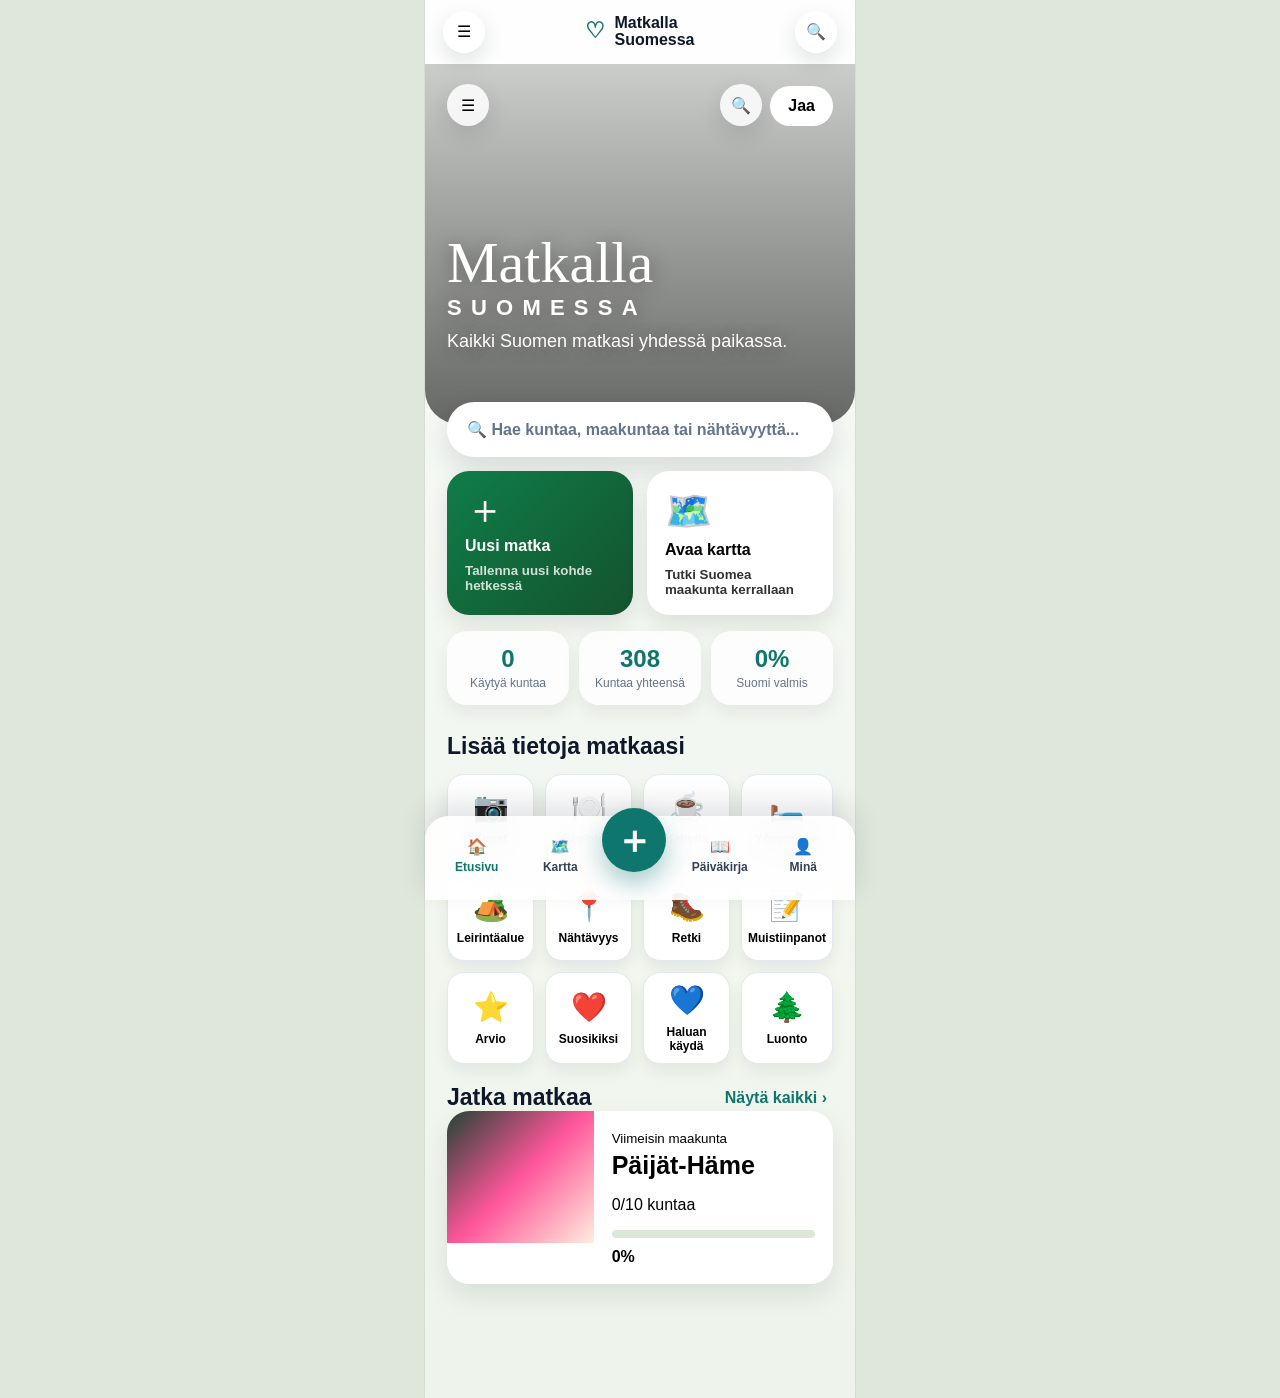
==== kartta.html @ c71a7cf4 "Add files via upload" ====
<!DOCTYPE html>
<html lang="fi">
<head>
  <meta charset="UTF-8" />
  <meta name="viewport" content="width=device-width, initial-scale=1.0" />
  <title>Matkalla Suomessa</title>
  <link rel="stylesheet" href="styles.css" />
</head>
<body>
  <div class="app-shell">
    <header class="topbar">
      <button class="round-icon" onclick="go('home')">☰</button>
      <div class="brand"><span class="logo">♡</span><span>Matkalla<br>Suomessa</span></div>
      <button class="round-icon" onclick="showSearch()" title="Haku">🔍</button>
    </header>
    <main id="view"></main>
    <nav class="bottomnav">
      <button data-nav="home" onclick="go('home')">🏠<span>Etusivu</span></button>
      <button data-nav="map" onclick="go('map')">🗺️<span>Kartta</span></button>
      <button class="plus" onclick="go('newTrip')">＋</button>
      <button data-nav="trips" onclick="go('trips')">📖<span>Päiväkirja</span></button>
      <button data-nav="profile" onclick="go('profile')">👤<span>Minä</span></button>
    </nav>
  </div>
  <script src="data.js"></script>
  <script src="app.js"></script>
</body>
</html>
---- styles.css ----
:root{--green:#0f766e;--dark:#0f172a;--muted:#64748b;--bg:#f3f6f1;--card:#ffffff;--line:#e2e8f0;--gold:#c98909;--blue:#0ea5e9;--pink:#ec4899}*{box-sizing:border-box}body{margin:0;background:#dfe7dd;font-family:-apple-system,BlinkMacSystemFont,"Segoe UI",Roboto,Arial,sans-serif;color:var(--dark)}button,input,textarea{font:inherit}.app-shell{width:min(430px,100vw);min-height:100vh;margin:0 auto;background:linear-gradient(#f8faf7,#eef4eb);position:relative;overflow:hidden;padding-bottom:92px;box-shadow:0 0 0 1px rgba(0,0,0,.04)}.topbar{position:sticky;top:0;z-index:20;height:64px;padding:10px 18px;display:flex;align-items:center;justify-content:space-between;background:rgba(255,255,255,.72);backdrop-filter:blur(16px);border-bottom:1px solid rgba(255,255,255,.5)}.brand{display:flex;align-items:center;gap:9px;font-weight:900;line-height:1.02}.logo{color:var(--green);font-size:22px}.round-icon{width:42px;height:42px;border:0;border-radius:50%;background:#fff;box-shadow:0 8px 22px rgba(15,23,42,.12);display:inline-grid;place-items:center}.light{background:rgba(255,255,255,.85)}.pill-share{border:0;border-radius:24px;background:#fff;padding:11px 18px;font-weight:900;margin-left:8px}.hero{height:360px;background-size:cover;background-position:center;position:relative;padding:20px 22px;display:flex;flex-direction:column;justify-content:space-between;color:#fff;border-bottom-left-radius:34px;border-bottom-right-radius:34px}.hero-actions{display:flex;justify-content:space-between;align-items:center}.hero-title{padding-bottom:52px;text-shadow:0 2px 20px rgba(0,0,0,.4)}.script{font-size:58px;line-height:.85;font-family:"Segoe Script","Brush Script MT",cursive}.spaced{letter-spacing:.42em;font-weight:800;font-size:22px;margin-top:8px}.hero-title p{font-size:18px;margin:10px 0 0}.content{padding:22px}.overlap{margin-top:-44px;position:relative;z-index:5}h1{font-size:34px;line-height:1;margin:8px 0 10px}h2{font-size:23px;margin:28px 0 14px}.lead{color:var(--muted);font-size:16px}.searchbar{width:100%;border:0;border-radius:28px;background:#fff;padding:18px 20px;text-align:left;color:#64748b;box-shadow:0 12px 30px rgba(15,23,42,.13);font-weight:650}.quick-grid{display:grid;grid-template-columns:1fr 1fr;gap:14px;margin-top:14px}.quick{border:0;border-radius:22px;background:#fff;padding:18px;text-align:left;min-height:118px;display:flex;flex-direction:column;gap:8px;box-shadow:0 10px 22px rgba(15,23,42,.1)}.quick.primary{background:linear-gradient(135deg,#0f7d49,#14532d);color:#fff}.bigplus{font-size:40px;line-height:1}.mapicon{font-size:38px}.quick small{font-weight:600;opacity:.8}.stats-row{display:grid;grid-template-columns:repeat(3,1fr);gap:10px;margin:16px 0}.stats-row>div{background:rgba(255,255,255,.78);border-radius:20px;padding:14px;text-align:center;box-shadow:0 8px 18px rgba(15,23,42,.07)}.stats-row b{display:block;font-size:24px;color:var(--green)}.stats-row small{font-size:12px;color:var(--muted)}.feature-grid,.action-grid{display:grid;grid-template-columns:repeat(4,1fr);gap:11px}.feature,.region-action{border:1px solid var(--line);background:#fff;border-radius:17px;min-height:88px;padding:10px 6px;display:flex;flex-direction:column;align-items:center;justify-content:center;gap:8px;font-weight:800;box-shadow:0 8px 15px rgba(15,23,42,.06)}.feature span,.region-action span{font-size:29px}.feature b,.region-action b{font-size:12px}.section-title{display:flex;align-items:center;justify-content:space-between;margin-top:20px}.section-title h2{margin:0}.section-title button{border:0;background:transparent;color:var(--green);font-weight:850}.journey-card{width:100%;border:0;background:#fff;border-radius:22px;padding:0;display:grid;grid-template-columns:38% 1fr;text-align:left;overflow:hidden;box-shadow:0 12px 26px rgba(15,23,42,.09)}.journey-img{min-height:132px;background:linear-gradient(135deg,#243,#f59,#fed)}.journey-card div:nth-child(2){padding:18px}.journey-card h3{font-size:25px;margin:4px 0}.bar{height:8px;background:#dbe7d7;border-radius:99px;overflow:hidden;margin:10px 0}.bar i{display:block;height:100%;background:var(--green);border-radius:99px}.h-scroll,.memory-strip{display:flex;gap:12px;overflow-x:auto;padding:3px 0 10px}.mini-card,.place-card{border:0;background:#fff;border-radius:18px;min-width:138px;text-align:left;padding:10px;box-shadow:0 8px 17px rgba(15,23,42,.08)}.mini-img,.place-img{height:92px;border-radius:14px;background:linear-gradient(135deg,#0f766e,#a7f3d0,#fff);display:grid;place-items:center;font-size:30px;position:relative}.place-img button{position:absolute;right:8px;top:8px;border:0;border-radius:50%;background:rgba(255,255,255,.9);width:32px;height:32px}.mini-card b,.place-card b{display:block;margin-top:9px}.mini-card small,.place-card small{color:var(--muted)}.premium-map{position:relative;height:580px;background:rgba(255,255,255,.72);border-radius:34px;box-shadow:inset 0 0 0 1px rgba(255,255,255,.9),0 16px 35px rgba(15,23,42,.08);overflow:hidden;margin:16px 0}.finland-shape{position:absolute;inset:32px 78px 72px 82px;background:linear-gradient(180deg,#dcfce7,#eef8ed);border:7px solid #0f5f55;border-radius:48% 44% 54% 48%/18% 16% 26% 24%;clip-path:polygon(51% 0,61% 3%,67% 12%,64% 23%,55% 31%,61% 42%,72% 50%,70% 62%,60% 73%,62% 88%,52% 99%,38% 94%,32% 78%,25% 68%,31% 55%,22% 43%,31% 31%,38% 22%,36% 10%);filter:drop-shadow(0 18px 18px rgba(15,23,42,.12))}.finland-shape:after{content:"";position:absolute;left:44%;top:30%;width:48px;height:82px;background:#bae6fd;border-radius:50%;opacity:.75}.map-pin{position:absolute;transform:translate(-50%,-50%);border:1px solid var(--line);border-radius:14px;background:#fff;width:54px;height:54px;box-shadow:0 10px 24px rgba(15,23,42,.14);display:grid;place-items:center;font-weight:900}.map-pin small{font-size:11px;margin-top:-8px}.map-pin.started{background:var(--green);color:#fff}.map-pin.done{background:var(--gold);color:#fff}.legend{position:absolute;left:25px;right:25px;bottom:26px;display:flex;justify-content:center;gap:12px;font-weight:800;font-size:13px}.green{color:var(--green)}.gold{color:var(--gold)}.region-grid{display:grid;gap:12px}.region-card{border:0;border-radius:22px;background:#fff;padding:16px;display:grid;grid-template-columns:42px 1fr 18px;align-items:center;gap:12px;text-align:left;box-shadow:0 8px 18px rgba(15,23,42,.07)}.region-card span{font-size:28px}.region-card b{font-size:18px}.region-card small{display:block;color:var(--muted);margin:2px 0}.region-card.started{box-shadow:0 0 0 2px rgba(15,118,110,.18),0 8px 18px rgba(15,23,42,.07)}.region-card.done{box-shadow:0 0 0 2px rgba(201,137,9,.3),0 8px 18px rgba(15,23,42,.07)}.region-hero,.muni-hero{height:310px;padding:20px;display:flex;flex-direction:column;justify-content:space-between;color:#fff;position:relative;background-size:cover;border-bottom-left-radius:34px;border-bottom-right-radius:34px}.region-hero:before,.muni-hero:before{content:"";position:absolute;inset:0;background:linear-gradient(180deg,rgba(0,0,0,.08),rgba(0,0,0,.58));border-bottom-left-radius:34px;border-bottom-right-radius:34px}.region-hero>* ,.muni-hero>*{position:relative}.back{width:48px;height:48px;border:0;border-radius:50%;background:rgba(255,255,255,.9);font-size:34px}.hero-heart{position:absolute;right:18px;top:20px}.crest{font-size:44px;display:block}.region-hero h1,.muni-hero h1{font-size:52px;color:#fff;text-shadow:0 3px 20px rgba(0,0,0,.35);margin:8px 0}.region-content{margin-top:-20px;position:relative;z-index:4}.progress-card{background:#fff;border-radius:22px;padding:18px;display:grid;grid-template-columns:repeat(3,1fr);gap:8px;box-shadow:0 12px 28px rgba(15,23,42,.1)}.progress-card b{font-size:22px;color:var(--green);display:block}.progress-card small{color:var(--muted);font-size:12px}.wide{grid-column:1/-1}.municipality-list{display:grid;gap:10px}.muni-row{width:100%;border:0;border-radius:18px;background:#fff;padding:15px;text-align:left;display:flex;justify-content:space-between;align-items:center;box-shadow:0 7px 15px rgba(15,23,42,.06)}.muni-row b{font-size:18px}.muni-row small{display:block;color:var(--muted);margin-top:3px}.muni-row.visited{background:#e8f7ed}.toggle-row{display:grid;grid-template-columns:1fr;gap:10px}.status{border:1px solid var(--line);border-radius:17px;background:#fff;padding:14px;font-weight:900}.status.on{background:#dcfce7;border-color:#86efac}.status.blue{background:#dff5ff}.status.pink{background:#ffe4ef}.field{display:block;margin:16px 0;font-weight:850}.field input,.field textarea,.search-input{width:100%;border:1px solid var(--line);border-radius:18px;padding:15px;margin-top:8px;background:#fff}.field textarea{min-height:120px;resize:vertical}.rating{background:#fff;border-radius:18px;padding:15px;margin:14px 0;display:flex;align-items:center;justify-content:space-between}.rating button{border:0;background:transparent;font-size:24px}.tag-cloud{display:flex;gap:8px;flex-wrap:wrap}.tag{border:1px solid var(--line);border-radius:999px;background:#fff;padding:10px 14px}.tag.on{background:#dcfce7;border-color:#86efac}.big-save{width:100%;border:0;border-radius:20px;background:linear-gradient(135deg,#0f766e,#14532d);color:#fff;font-weight:950;padding:17px;margin-top:10px;box-shadow:0 12px 24px rgba(15,118,110,.25)}.ghost{width:100%;border:1px solid var(--line);border-radius:20px;background:#fff;padding:15px;margin-top:10px}.diary-card,.empty-card{background:#fff;border-radius:20px;padding:18px;box-shadow:0 8px 18px rgba(15,23,42,.07);margin:12px 0}.add-memory{min-width:112px;border:2px dashed #cbd5e1;border-radius:18px;background:#fff;color:var(--green);font-size:36px}.add-memory span{display:block;font-size:14px;color:var(--dark)}.bottomnav{position:fixed;left:50%;bottom:0;transform:translateX(-50%);width:min(430px,100vw);height:84px;background:rgba(255,255,255,.86);backdrop-filter:blur(18px);border-top-left-radius:24px;border-top-right-radius:24px;box-shadow:0 -12px 28px rgba(15,23,42,.12);display:grid;grid-template-columns:1fr 1fr 76px 1fr 1fr;align-items:center;padding:8px 10px 14px;z-index:30}.bottomnav button{border:0;background:transparent;display:flex;flex-direction:column;align-items:center;gap:4px;color:#334155;font-weight:800}.bottomnav .active{color:var(--green)}.bottomnav span{font-size:12px}.bottomnav .plus{width:64px;height:64px;border-radius:50%;background:var(--green);color:#fff;font-size:38px;display:grid;place-items:center;box-shadow:0 12px 25px rgba(15,118,110,.35);margin-top:-30px} @media(max-width:380px){.feature-grid,.action-grid{grid-template-columns:repeat(3,1fr)}.hero{height:330px}.script{font-size:48px}.premium-map{height:520px}.map-pin{width:48px;height:48px}.region-hero h1,.muni-hero h1{font-size:42px}}
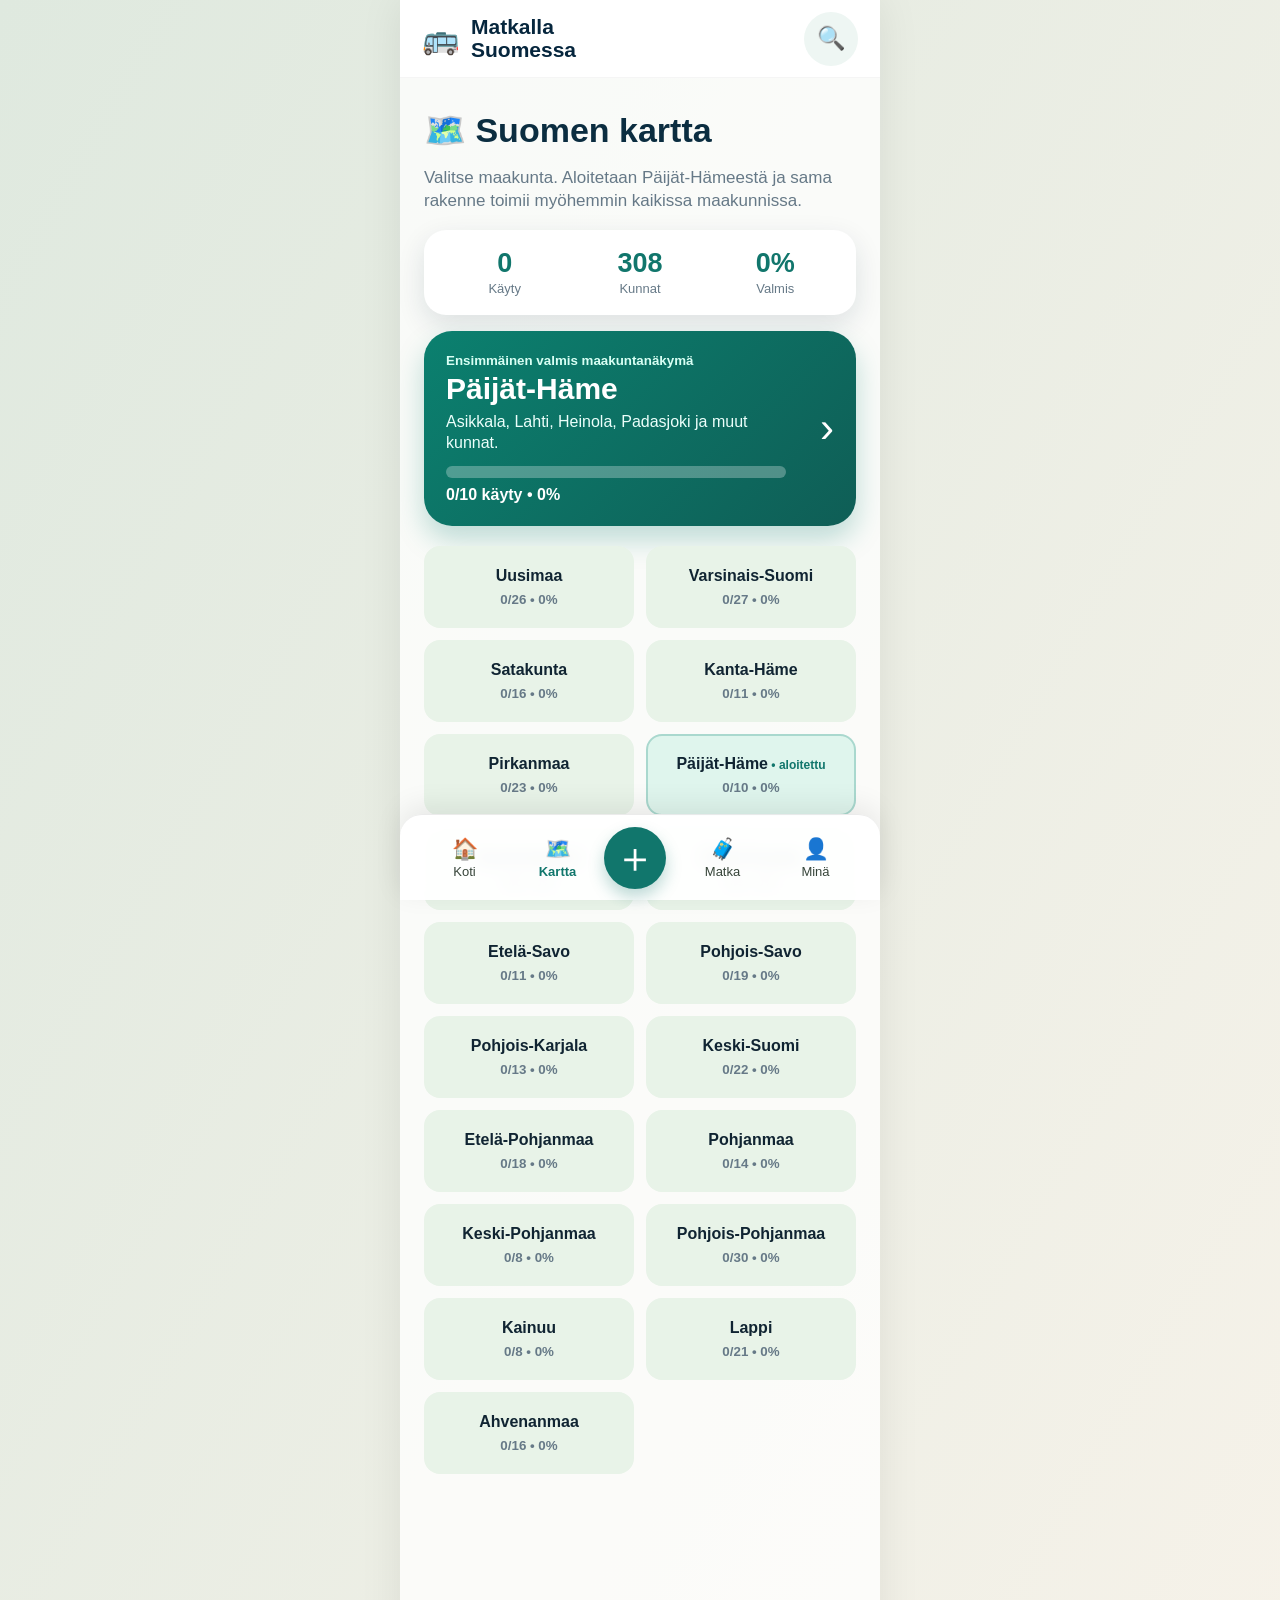
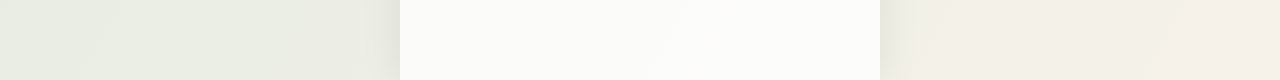
==== commit bd7bd156: "Add files via upload" ====
--- a/kartta.html
+++ b/kartta.html
@@ -9,16 +9,15 @@
 <body>
   <div class="app-shell">
     <header class="topbar">
-      <button class="round-icon" onclick="go('home')">☰</button>
-      <div class="brand"><span class="logo">♡</span><span>Matkalla<br>Suomessa</span></div>
-      <button class="round-icon" onclick="showSearch()" title="Haku">🔍</button>
+      <div class="brand"><span class="logo">🚌</span><span>Matkalla<br>Suomessa</span></div>
+      <button class="icon" onclick="showSearch()" title="Haku">🔍</button>
     </header>
     <main id="view"></main>
     <nav class="bottomnav">
-      <button data-nav="home" onclick="go('home')">🏠<span>Etusivu</span></button>
+      <button data-nav="home" onclick="go('home')">🏠<span>Koti</span></button>
       <button data-nav="map" onclick="go('map')">🗺️<span>Kartta</span></button>
       <button class="plus" onclick="go('newTrip')">＋</button>
-      <button data-nav="trips" onclick="go('trips')">📖<span>Päiväkirja</span></button>
+      <button data-nav="trips" onclick="go('trips')">🧳<span>Matka</span></button>
       <button data-nav="profile" onclick="go('profile')">👤<span>Minä</span></button>
     </nav>
   </div>
--- a/styles.css
+++ b/styles.css
@@ -1 +1,44 @@
-:root{--green:#0f766e;--dark:#0f172a;--muted:#64748b;--bg:#f3f6f1;--card:#ffffff;--line:#e2e8f0;--gold:#c98909;--blue:#0ea5e9;--pink:#ec4899}*{box-sizing:border-box}body{margin:0;background:#dfe7dd;font-family:-apple-system,BlinkMacSystemFont,"Segoe UI",Roboto,Arial,sans-serif;color:var(--dark)}button,input,textarea{font:inherit}.app-shell{width:min(430px,100vw);min-height:100vh;margin:0 auto;background:linear-gradient(#f8faf7,#eef4eb);position:relative;overflow:hidden;padding-bottom:92px;box-shadow:0 0 0 1px rgba(0,0,0,.04)}.topbar{position:sticky;top:0;z-index:20;height:64px;padding:10px 18px;display:flex;align-items:center;justify-content:space-between;background:rgba(255,255,255,.72);backdrop-filter:blur(16px);border-bottom:1px solid rgba(255,255,255,.5)}.brand{display:flex;align-items:center;gap:9px;font-weight:900;line-height:1.02}.logo{color:var(--green);font-size:22px}.round-icon{width:42px;height:42px;border:0;border-radius:50%;background:#fff;box-shadow:0 8px 22px rgba(15,23,42,.12);display:inline-grid;place-items:center}.light{background:rgba(255,255,255,.85)}.pill-share{border:0;border-radius:24px;background:#fff;padding:11px 18px;font-weight:900;margin-left:8px}.hero{height:360px;background-size:cover;background-position:center;position:relative;padding:20px 22px;display:flex;flex-direction:column;justify-content:space-between;color:#fff;border-bottom-left-radius:34px;border-bottom-right-radius:34px}.hero-actions{display:flex;justify-content:space-between;align-items:center}.hero-title{padding-bottom:52px;text-shadow:0 2px 20px rgba(0,0,0,.4)}.script{font-size:58px;line-height:.85;font-family:"Segoe Script","Brush Script MT",cursive}.spaced{letter-spacing:.42em;font-weight:800;font-size:22px;margin-top:8px}.hero-title p{font-size:18px;margin:10px 0 0}.content{padding:22px}.overlap{margin-top:-44px;position:relative;z-index:5}h1{font-size:34px;line-height:1;margin:8px 0 10px}h2{font-size:23px;margin:28px 0 14px}.lead{color:var(--muted);font-size:16px}.searchbar{width:100%;border:0;border-radius:28px;background:#fff;padding:18px 20px;text-align:left;color:#64748b;box-shadow:0 12px 30px rgba(15,23,42,.13);font-weight:650}.quick-grid{display:grid;grid-template-columns:1fr 1fr;gap:14px;margin-top:14px}.quick{border:0;border-radius:22px;background:#fff;padding:18px;text-align:left;min-height:118px;display:flex;flex-direction:column;gap:8px;box-shadow:0 10px 22px rgba(15,23,42,.1)}.quick.primary{background:linear-gradient(135deg,#0f7d49,#14532d);color:#fff}.bigplus{font-size:40px;line-height:1}.mapicon{font-size:38px}.quick small{font-weight:600;opacity:.8}.stats-row{display:grid;grid-template-columns:repeat(3,1fr);gap:10px;margin:16px 0}.stats-row>div{background:rgba(255,255,255,.78);border-radius:20px;padding:14px;text-align:center;box-shadow:0 8px 18px rgba(15,23,42,.07)}.stats-row b{display:block;font-size:24px;color:var(--green)}.stats-row small{font-size:12px;color:var(--muted)}.feature-grid,.action-grid{display:grid;grid-template-columns:repeat(4,1fr);gap:11px}.feature,.region-action{border:1px solid var(--line);background:#fff;border-radius:17px;min-height:88px;padding:10px 6px;display:flex;flex-direction:column;align-items:center;justify-content:center;gap:8px;font-weight:800;box-shadow:0 8px 15px rgba(15,23,42,.06)}.feature span,.region-action span{font-size:29px}.feature b,.region-action b{font-size:12px}.section-title{display:flex;align-items:center;justify-content:space-between;margin-top:20px}.section-title h2{margin:0}.section-title button{border:0;background:transparent;color:var(--green);font-weight:850}.journey-card{width:100%;border:0;background:#fff;border-radius:22px;padding:0;display:grid;grid-template-columns:38% 1fr;text-align:left;overflow:hidden;box-shadow:0 12px 26px rgba(15,23,42,.09)}.journey-img{min-height:132px;background:linear-gradient(135deg,#243,#f59,#fed)}.journey-card div:nth-child(2){padding:18px}.journey-card h3{font-size:25px;margin:4px 0}.bar{height:8px;background:#dbe7d7;border-radius:99px;overflow:hidden;margin:10px 0}.bar i{display:block;height:100%;background:var(--green);border-radius:99px}.h-scroll,.memory-strip{display:flex;gap:12px;overflow-x:auto;padding:3px 0 10px}.mini-card,.place-card{border:0;background:#fff;border-radius:18px;min-width:138px;text-align:left;padding:10px;box-shadow:0 8px 17px rgba(15,23,42,.08)}.mini-img,.place-img{height:92px;border-radius:14px;background:linear-gradient(135deg,#0f766e,#a7f3d0,#fff);display:grid;place-items:center;font-size:30px;position:relative}.place-img button{position:absolute;right:8px;top:8px;border:0;border-radius:50%;background:rgba(255,255,255,.9);width:32px;height:32px}.mini-card b,.place-card b{display:block;margin-top:9px}.mini-card small,.place-card small{color:var(--muted)}.premium-map{position:relative;height:580px;background:rgba(255,255,255,.72);border-radius:34px;box-shadow:inset 0 0 0 1px rgba(255,255,255,.9),0 16px 35px rgba(15,23,42,.08);overflow:hidden;margin:16px 0}.finland-shape{position:absolute;inset:32px 78px 72px 82px;background:linear-gradient(180deg,#dcfce7,#eef8ed);border:7px solid #0f5f55;border-radius:48% 44% 54% 48%/18% 16% 26% 24%;clip-path:polygon(51% 0,61% 3%,67% 12%,64% 23%,55% 31%,61% 42%,72% 50%,70% 62%,60% 73%,62% 88%,52% 99%,38% 94%,32% 78%,25% 68%,31% 55%,22% 43%,31% 31%,38% 22%,36% 10%);filter:drop-shadow(0 18px 18px rgba(15,23,42,.12))}.finland-shape:after{content:"";position:absolute;left:44%;top:30%;width:48px;height:82px;background:#bae6fd;border-radius:50%;opacity:.75}.map-pin{position:absolute;transform:translate(-50%,-50%);border:1px solid var(--line);border-radius:14px;background:#fff;width:54px;height:54px;box-shadow:0 10px 24px rgba(15,23,42,.14);display:grid;place-items:center;font-weight:900}.map-pin small{font-size:11px;margin-top:-8px}.map-pin.started{background:var(--green);color:#fff}.map-pin.done{background:var(--gold);color:#fff}.legend{position:absolute;left:25px;right:25px;bottom:26px;display:flex;justify-content:center;gap:12px;font-weight:800;font-size:13px}.green{color:var(--green)}.gold{color:var(--gold)}.region-grid{display:grid;gap:12px}.region-card{border:0;border-radius:22px;background:#fff;padding:16px;display:grid;grid-template-columns:42px 1fr 18px;align-items:center;gap:12px;text-align:left;box-shadow:0 8px 18px rgba(15,23,42,.07)}.region-card span{font-size:28px}.region-card b{font-size:18px}.region-card small{display:block;color:var(--muted);margin:2px 0}.region-card.started{box-shadow:0 0 0 2px rgba(15,118,110,.18),0 8px 18px rgba(15,23,42,.07)}.region-card.done{box-shadow:0 0 0 2px rgba(201,137,9,.3),0 8px 18px rgba(15,23,42,.07)}.region-hero,.muni-hero{height:310px;padding:20px;display:flex;flex-direction:column;justify-content:space-between;color:#fff;position:relative;background-size:cover;border-bottom-left-radius:34px;border-bottom-right-radius:34px}.region-hero:before,.muni-hero:before{content:"";position:absolute;inset:0;background:linear-gradient(180deg,rgba(0,0,0,.08),rgba(0,0,0,.58));border-bottom-left-radius:34px;border-bottom-right-radius:34px}.region-hero>* ,.muni-hero>*{position:relative}.back{width:48px;height:48px;border:0;border-radius:50%;background:rgba(255,255,255,.9);font-size:34px}.hero-heart{position:absolute;right:18px;top:20px}.crest{font-size:44px;display:block}.region-hero h1,.muni-hero h1{font-size:52px;color:#fff;text-shadow:0 3px 20px rgba(0,0,0,.35);margin:8px 0}.region-content{margin-top:-20px;position:relative;z-index:4}.progress-card{background:#fff;border-radius:22px;padding:18px;display:grid;grid-template-columns:repeat(3,1fr);gap:8px;box-shadow:0 12px 28px rgba(15,23,42,.1)}.progress-card b{font-size:22px;color:var(--green);display:block}.progress-card small{color:var(--muted);font-size:12px}.wide{grid-column:1/-1}.municipality-list{display:grid;gap:10px}.muni-row{width:100%;border:0;border-radius:18px;background:#fff;padding:15px;text-align:left;display:flex;justify-content:space-between;align-items:center;box-shadow:0 7px 15px rgba(15,23,42,.06)}.muni-row b{font-size:18px}.muni-row small{display:block;color:var(--muted);margin-top:3px}.muni-row.visited{background:#e8f7ed}.toggle-row{display:grid;grid-template-columns:1fr;gap:10px}.status{border:1px solid var(--line);border-radius:17px;background:#fff;padding:14px;font-weight:900}.status.on{background:#dcfce7;border-color:#86efac}.status.blue{background:#dff5ff}.status.pink{background:#ffe4ef}.field{display:block;margin:16px 0;font-weight:850}.field input,.field textarea,.search-input{width:100%;border:1px solid var(--line);border-radius:18px;padding:15px;margin-top:8px;background:#fff}.field textarea{min-height:120px;resize:vertical}.rating{background:#fff;border-radius:18px;padding:15px;margin:14px 0;display:flex;align-items:center;justify-content:space-between}.rating button{border:0;background:transparent;font-size:24px}.tag-cloud{display:flex;gap:8px;flex-wrap:wrap}.tag{border:1px solid var(--line);border-radius:999px;background:#fff;padding:10px 14px}.tag.on{background:#dcfce7;border-color:#86efac}.big-save{width:100%;border:0;border-radius:20px;background:linear-gradient(135deg,#0f766e,#14532d);color:#fff;font-weight:950;padding:17px;margin-top:10px;box-shadow:0 12px 24px rgba(15,118,110,.25)}.ghost{width:100%;border:1px solid var(--line);border-radius:20px;background:#fff;padding:15px;margin-top:10px}.diary-card,.empty-card{background:#fff;border-radius:20px;padding:18px;box-shadow:0 8px 18px rgba(15,23,42,.07);margin:12px 0}.add-memory{min-width:112px;border:2px dashed #cbd5e1;border-radius:18px;background:#fff;color:var(--green);font-size:36px}.add-memory span{display:block;font-size:14px;color:var(--dark)}.bottomnav{position:fixed;left:50%;bottom:0;transform:translateX(-50%);width:min(430px,100vw);height:84px;background:rgba(255,255,255,.86);backdrop-filter:blur(18px);border-top-left-radius:24px;border-top-right-radius:24px;box-shadow:0 -12px 28px rgba(15,23,42,.12);display:grid;grid-template-columns:1fr 1fr 76px 1fr 1fr;align-items:center;padding:8px 10px 14px;z-index:30}.bottomnav button{border:0;background:transparent;display:flex;flex-direction:column;align-items:center;gap:4px;color:#334155;font-weight:800}.bottomnav .active{color:var(--green)}.bottomnav span{font-size:12px}.bottomnav .plus{width:64px;height:64px;border-radius:50%;background:var(--green);color:#fff;font-size:38px;display:grid;place-items:center;box-shadow:0 12px 25px rgba(15,118,110,.35);margin-top:-30px} @media(max-width:380px){.feature-grid,.action-grid{grid-template-columns:repeat(3,1fr)}.hero{height:330px}.script{font-size:48px}.premium-map{height:520px}.map-pin{width:48px;height:48px}.region-hero h1,.muni-hero h1{font-size:42px}}
+:root{
+  --green:#11766c; --dark:#0b2d40; --soft:#edf6f3; --bg:#eef4ec; --text:#102432; --muted:#667987; --card:#ffffff; --line:#dbe8e2; --shadow:0 10px 28px rgba(18,45,64,.12); --radius:22px;
+}
+*{box-sizing:border-box}
+body{margin:0;font-family:Arial,system-ui,-apple-system,sans-serif;background:linear-gradient(120deg,#dfe9df,#f6f2e9);color:var(--text);min-height:100vh}.app-shell{max-width:480px;min-height:100vh;margin:0 auto;background:rgba(255,255,255,.78);box-shadow:0 0 40px rgba(0,0,0,.08);position:relative;padding-bottom:90px;overflow:hidden}.topbar{height:78px;display:flex;align-items:center;justify-content:space-between;padding:18px 24px;background:rgba(255,255,255,.72);backdrop-filter:blur(10px);position:sticky;top:0;z-index:5;border-bottom:1px solid rgba(0,0,0,.04)}.brand{display:flex;align-items:center;gap:12px;font-weight:900;font-size:23px;line-height:1.05}.logo{font-size:27px}.icon{border:0;background:#eef4ee;border-radius:20px;width:52px;height:52px;font-size:22px;cursor:pointer}main{padding:24px}h1{font-size:36px;margin:8px 0 10px}h2{font-size:29px;margin:8px 0 14px}h3{margin:8px 0}.home-hero{margin:-24px -24px 0;padding:28px 24px 120px;min-height:320px;background:linear-gradient(rgba(6,30,48,.24),rgba(6,30,48,.08)),url('https://images.unsplash.com/photo-1500534314209-a25ddb2bd429?auto=format&fit=crop&w=1000&q=80') center/cover;border-bottom-left-radius:34px;border-bottom-right-radius:34px;color:#fff;text-align:center;position:relative}.hamburger,.hero-bell{position:absolute;top:24px;border:0;background:rgba(255,255,255,.92);width:54px;height:54px;border-radius:50%;font-size:26px;box-shadow:var(--shadow)}.hamburger{left:24px}.hero-bell{right:24px}.script-title{font-size:58px;font-family:cursive;font-weight:700;line-height:.9;text-shadow:0 2px 10px rgba(0,0,0,.25);margin-top:22px}.wide-title{font-size:28px;letter-spacing:14px;font-weight:700;margin-top:10px}.home-hero p{font-size:20px;margin:12px 0 0;text-shadow:0 2px 10px rgba(0,0,0,.25)}.search-pill{width:100%;margin:-58px 0 18px;position:relative;z-index:2;border:0;background:#fff;border-radius:28px;padding:18px 22px;text-align:left;font-size:18px;color:var(--muted);box-shadow:var(--shadow);display:flex;gap:12px;align-items:center}.action-row{display:grid;grid-template-columns:1fr 1fr;gap:14px;margin:18px 0 24px}.action-card{position:relative;min-height:122px;border:0;background:#fff;border-radius:var(--radius);box-shadow:var(--shadow);padding:18px 44px 18px 18px;text-align:left;color:var(--text)}.action-card strong{display:block;font-size:20px}.action-card small{display:block;font-size:15px;color:#4d5e68;margin-top:5px;line-height:1.35}.action-card em{position:absolute;right:18px;top:45%;font-size:32px;font-style:normal}.action-icon{display:block;font-size:40px;margin-bottom:9px}.plus-green{background:var(--green);color:#fff;border-radius:50%;width:58px;height:58px;text-align:center;line-height:58px;font-size:48px}.section-head{display:flex;align-items:center;justify-content:space-between;margin:26px 0 12px}.section-head h2{margin:0;font-size:24px}.section-head button{border:0;background:transparent;color:var(--green);font-weight:800;font-size:16px}.continue-card{border:0;background:#fff;border-radius:var(--radius);box-shadow:var(--shadow);display:grid;grid-template-columns:42% 1fr;overflow:hidden;text-align:left;width:100%;padding:0;color:var(--text)}.continue-card img{width:100%;height:100%;object-fit:cover;min-height:150px}.continue-card>div{padding:18px}.continue-card small{color:var(--muted)}.continue-card h3{font-size:24px;color:var(--dark)}.continue-card p{margin:6px 0 10px;color:#526571}.slim{height:8px;margin:10px 0}.card-line{display:flex;justify-content:space-between;font-size:14px}.card-line strong{color:var(--green)}.favourite-row{display:grid;grid-template-columns:repeat(3,1fr);gap:12px;overflow:hidden}.fav-card{height:142px;border:0;border-radius:18px;background-size:cover;background-position:center;color:#fff;text-align:left;padding:12px;display:flex;flex-direction:column;justify-content:flex-end;position:relative;box-shadow:var(--shadow);overflow:hidden}.fav-card:before{content:"";position:absolute;inset:0;background:linear-gradient(transparent,rgba(0,0,0,.65))}.fav-card span,.fav-card strong,.fav-card small{position:relative}.fav-card span{position:absolute;top:9px;right:9px;background:#fff;color:#e83e61;border-radius:50%;width:34px;height:34px;text-align:center;line-height:34px}.fav-card strong{font-size:17px}.fav-card small{font-size:13px}.tips-grid{display:grid;grid-template-columns:repeat(2,1fr);gap:12px}.tip-card,.tool-card{border:0;background:#f1f8f5;border-radius:18px;padding:18px;text-align:center;min-height:112px;color:var(--text);box-shadow:0 4px 14px rgba(0,0,0,.05)}.tip-card span,.tool-card span{display:block;font-size:34px;margin-bottom:8px}.tip-card strong,.tool-card strong{display:block;font-size:17px}.tip-card small{display:block;color:var(--muted);margin-top:4px}.trip-hero{background:#fff;border-radius:var(--radius);box-shadow:var(--shadow);overflow:hidden}.trip-hero img{width:100%;height:185px;object-fit:cover}.trip-hero div{padding:18px}.trip-hero small{color:var(--muted);font-weight:700}.trip-hero h1{font-size:34px;color:var(--dark)}.soft-card{background:#fff;border-radius:var(--radius);box-shadow:var(--shadow);padding:18px}.trip-summary{display:grid;grid-template-columns:repeat(3,1fr);margin:16px 0;text-align:center}.trip-summary strong,.stats-card strong{display:block;font-size:27px;color:var(--green)}.trip-summary span,.stats-card span{font-size:13px;color:var(--muted)}.trip-tools,.sheet-grid{display:grid;grid-template-columns:repeat(3,1fr);gap:12px}.tool-card.extra{display:none}.tool-card.extra.show{display:block}.big-add{width:100%;margin:22px 0;border:0;background:var(--green);color:#fff;border-radius:22px;padding:18px;font-size:20px;font-weight:900;box-shadow:var(--shadow)}.note-preview,.empty-state,.trip{background:#fff;border-radius:var(--radius);padding:18px;margin:12px 0;box-shadow:var(--shadow)}.empty-state{text-align:center}.empty-state div{font-size:48px;color:var(--green)}.back,.primary,.soft-button,main button,.fileButton{border:0;border-radius:16px;background:#e8f3e8;padding:15px 17px;font-size:16px;font-weight:800;cursor:pointer;color:var(--text)}.back{background:#fff;border:1px solid var(--line);margin-bottom:14px}.primary{background:var(--green);color:#fff}.soft-button{display:block;margin:12px 0;width:100%}.danger{background:#ffe8e8;color:#9b1c1c}.stats-card{display:grid;grid-template-columns:repeat(3,1fr);gap:10px;background:#fff;border-radius:22px;padding:18px;margin:14px 0;box-shadow:var(--shadow)}.stats-card div{text-align:center}.progress{height:12px;background:#dce8de;border-radius:99px;overflow:hidden;margin:14px 0 24px}.progress span{display:block;height:100%;background:var(--green);border-radius:99px}.map-grid{display:grid;grid-template-columns:repeat(2,1fr);gap:12px;margin-top:18px}.region-card,.municipality{border:0;border-radius:16px;background:#e8f3e8;padding:16px;font-size:16px;font-weight:800;text-align:center;color:var(--text)}.region-card{min-height:82px;display:flex;flex-direction:column;align-items:center;justify-content:center;gap:7px}.region-card small,.municipality small{color:var(--muted);font-weight:600}.region-card.complete,.municipality.visited{background:var(--green);color:#fff}.region-card.complete small,.municipality.visited small{color:#dceee0}.municipalities{grid-template-columns:1fr}.municipality{display:flex;align-items:center;justify-content:space-between;text-align:left}.field{display:block;margin:14px 0}.field span{display:block;font-weight:800;margin-bottom:6px}input,textarea,.search{width:100%;border:1px solid var(--line);border-radius:14px;background:#fff;padding:14px;font:inherit}textarea{resize:vertical}.trip strong,.trip small{display:block}.trip small{color:var(--muted);margin:4px 0 10px}.mini-list{background:#fff;border-radius:18px;padding:10px}.mini-list div{display:flex;justify-content:space-between;border-bottom:1px solid #edf1ed;padding:10px}.mini-list div:last-child{border-bottom:0}.fileButton{margin:10px 0}.fileButton input{display:none}.sheet-backdrop{position:fixed;inset:0;background:rgba(0,0,0,.34);z-index:20;display:flex;align-items:flex-end;justify-content:center}.sheet{max-width:480px;width:100%;background:#fff;border-top-left-radius:28px;border-top-right-radius:28px;padding:24px;box-shadow:0 -10px 30px rgba(0,0,0,.18);position:relative}.sheet-close{position:absolute;right:18px;top:14px;border:0;background:#f1f4f3;border-radius:50%;width:42px;height:42px;font-size:26px}.trust-note{color:var(--muted);font-size:14px}.menu-list{display:grid;gap:10px}.menu-list button{text-align:left;background:#f4f8f6}.bottomnav{position:fixed;left:50%;transform:translateX(-50%);bottom:0;max-width:480px;width:100%;height:82px;background:rgba(255,255,255,.94);backdrop-filter:blur(8px);display:grid;grid-template-columns:1fr 1fr 72px 1fr 1fr;align-items:center;border-top:1px solid rgba(0,0,0,.08);padding:8px 18px;z-index:10}.bottomnav button{border:0;background:transparent;font-size:21px;color:#364439;display:flex;flex-direction:column;align-items:center;gap:3px;cursor:pointer;padding:0}.bottomnav span{font-size:12px}.bottomnav .active{color:var(--green);font-weight:900}.bottomnav .plus{background:var(--green);color:white;border-radius:50%;width:58px;height:58px;font-size:38px;line-height:1;justify-content:center;box-shadow:0 8px 16px rgba(17,118,108,.28)}
+@media (max-width:520px){.app-shell{max-width:none}main{padding:22px 18px}.home-hero{margin:-22px -18px 0;padding-left:18px;padding-right:18px}.bottomnav{max-width:none}.action-row{gap:10px}.action-card{padding:16px 34px 16px 14px}.script-title{font-size:50px}.wide-title{font-size:23px;letter-spacing:11px}.trip-tools,.sheet-grid{grid-template-columns:repeat(3,1fr);gap:10px}.tool-card{padding:14px 8px}.tool-card strong{font-size:14px}}
+
+/* v7 päivitys: selkeä, moderni mutta helppokäyttöinen */
+.finland-shape{background:#e7f4ef;color:#0b8074;border-radius:20px;width:58px;height:58px;display:flex;align-items:center;justify-content:center;font-size:34px;box-shadow:inset 0 0 0 1px rgba(17,118,108,.12)}
+.action-card:focus,.tip-card:focus,.tool-card:focus,.bottomnav button:focus{outline:3px solid rgba(17,118,108,.28);outline-offset:3px}
+.tip-card small{font-size:13px;line-height:1.25}
+.trip-tools .tool-card{min-height:104px}
+.note-preview p{line-height:1.45;color:#425765}
+.menu-list button{font-size:18px;padding:17px 18px;border-radius:18px}
+
+/* v8: korjattu ja siistitty seuraava päivitys */
+.home-hero{background:linear-gradient(rgba(6,30,48,.20),rgba(6,30,48,.08)),url('https://images.unsplash.com/photo-1519681393784-d120267933ba?auto=format&fit=crop&w=1000&q=80') center/cover;}
+.continue-card{min-height:170px;}
+.continue-card img{min-height:170px;}
+.favourite-row{overflow-x:auto;padding-bottom:4px;grid-template-columns:repeat(3,minmax(130px,1fr));}
+.action-card,.continue-card,.tip-card,.tool-card,.fav-card{transition:transform .15s ease, box-shadow .15s ease;}
+.action-card:active,.continue-card:active,.tip-card:active,.tool-card:active,.fav-card:active{transform:scale(.985);}
+.empty-state p,.note-preview p{font-size:16px;line-height:1.45;}
+.trust-note{line-height:1.35;}
+
+
+/* v9: etusivu viimeistelty moderniksi ja helpoksi */
+.topbar{height:78px;padding:14px 22px;background:rgba(255,255,255,.92);backdrop-filter:blur(10px);position:sticky;top:0;z-index:9;border-bottom:1px solid rgba(0,0,0,.04)}
+.brand{font-size:21px;line-height:1.05;color:#06263d}.logo{font-size:30px}.icon{width:54px;height:54px;font-size:23px;background:#eef6f3;border-radius:50%;box-shadow:none}.home-hero{min-height:360px;padding-top:86px;background:linear-gradient(rgba(5,22,33,.18),rgba(5,22,33,.16)),url('https://images.unsplash.com/photo-1500534314209-a25ddb2bd429?auto=format&fit=crop&w=1100&q=85') center/cover;border-bottom-left-radius:38px;border-bottom-right-radius:38px}.script-title{font-size:64px;font-family:cursive;font-weight:700;text-shadow:0 3px 14px rgba(0,0,0,.32)}.script-title span{font-family:Arial,sans-serif;font-size:44px;font-weight:400}.wide-title{font-size:29px;letter-spacing:15px}.home-hero p{font-size:21px}.hamburger,.hero-bell{top:26px;width:58px;height:58px;font-size:29px}.search-pill{margin:-52px 0 22px;padding:20px 24px;border-radius:30px;font-size:19px}.action-row{gap:16px}.action-card{min-height:132px;border-radius:25px}.action-card strong{font-size:21px}.action-card small{font-size:16px}.section-head{margin-top:30px}.section-head h2{font-size:26px}.continue-card{border-radius:24px;min-height:184px}.continue-card img{min-height:184px}.continue-card h3{font-size:26px}.favourite-row{grid-template-columns:repeat(3,minmax(145px,1fr));gap:14px}.fav-card{height:156px}.tips-grid-wide{grid-template-columns:repeat(2,1fr);gap:14px}.tip-card{min-height:126px;border-radius:22px}.tip-card strong{font-size:18px}.tip-card small{font-size:14px}.trust-strip{margin:18px 0 92px;background:#fff;border-radius:22px;box-shadow:var(--shadow);padding:17px 18px;border-left:6px solid var(--green);display:flex;flex-direction:column;gap:4px}.trust-strip strong{font-size:18px;color:var(--dark)}.trust-strip span{font-size:15px;color:var(--muted);line-height:1.35}.bottomnav{height:86px;border-top-left-radius:22px;border-top-right-radius:22px;box-shadow:0 -8px 28px rgba(0,0,0,.08)}.bottomnav .plus{width:62px;height:62px;font-size:42px}.bottomnav span{font-size:13px}.finland-shape{font-size:38px}.plus-green{width:62px;height:62px;line-height:62px}
+@media (max-width:520px){.topbar{height:72px}.home-hero{min-height:330px;padding-top:76px}.script-title{font-size:55px}.wide-title{font-size:24px;letter-spacing:11px}.search-pill{font-size:17px}.action-card strong{font-size:19px}.action-card small{font-size:14px}.favourite-row{grid-template-columns:repeat(3,minmax(126px,1fr))}.fav-card{height:145px}.tip-card{min-height:116px}.trust-strip{margin-bottom:88px}}
+
+/* v10: Omat matkat -näkymä */
+.page-head h1{font-size:34px;color:var(--dark);margin-bottom:6px}.page-head p{font-size:17px;color:var(--muted);line-height:1.35}.trip-stats{display:grid;grid-template-columns:repeat(3,1fr);gap:10px;background:#fff;border-radius:24px;padding:16px;margin:14px 0 16px;box-shadow:var(--shadow)}.trip-stats div{text-align:center}.trip-stats strong{display:block;font-size:27px;color:var(--green)}.trip-stats span{font-size:13px;color:var(--muted)}.trip-list{display:grid;gap:14px;margin-top:14px}.memory-card{display:grid;grid-template-columns:128px 1fr;background:#fff;border-radius:24px;box-shadow:var(--shadow);overflow:hidden;border:0;text-align:left;color:var(--text);cursor:pointer}.memory-card>img{width:128px;height:100%;min-height:170px;object-fit:cover}.memory-body{padding:14px}.memory-top{display:flex;justify-content:space-between;align-items:center;margin-bottom:4px}.memory-top span{background:#e6f3ee;color:var(--green);font-weight:900;border-radius:999px;padding:5px 9px;font-size:13px}.memory-top button{background:#fff;border:1px solid var(--line);border-radius:50%;width:38px;height:38px;padding:0;font-size:20px}.memory-card h3{font-size:22px;margin:3px 0;color:var(--dark)}.memory-card p{font-size:15px;color:var(--muted);margin:4px 0}.stars{letter-spacing:1px;margin:6px 0}.stars span{color:#d4d8d1;font-size:18px}.stars .on{color:#f5b942}.memory-card small{display:block;color:#52615b;font-size:14px;line-height:1.3}.memory-actions{display:flex;gap:8px;margin-top:10px}.memory-actions button{flex:1;padding:10px;border-radius:13px;background:#f3f8f5;font-size:14px}.save-wide{width:100%;margin-top:12px;border:0;background:var(--green);color:#fff;border-radius:22px;padding:18px;font-size:20px;font-weight:900;box-shadow:var(--shadow)}select{width:100%;border:1px solid var(--line);border-radius:14px;background:#fff;padding:14px;font:inherit}.continue-card,.memory-card{transition:transform .15s ease}.continue-card:active,.memory-card:active{transform:scale(.99)}
+@media(max-width:520px){.memory-card{grid-template-columns:112px 1fr}.memory-card>img{width:112px;min-height:168px}.memory-body{padding:12px}.memory-card h3{font-size:19px}.memory-actions button{font-size:13px;padding:9px 6px}}
+
+/* v11: Kartta ja Päijät-Hämeen kuntien omat merkinnät */
+.map-title p{max-width:36rem}
+.featured-region{border:0;background:linear-gradient(135deg,#0b806f,#0f5e56);color:#fff;border-radius:28px;padding:22px;margin:16px 0 20px;box-shadow:0 14px 28px rgba(11,128,111,.25);display:grid;grid-template-columns:1fr 36px;align-items:center;gap:12px;text-align:left;cursor:pointer}
+.featured-region small{display:block;color:#d8fff4;font-weight:800;margin-bottom:4px}.featured-region h2{font-size:30px;margin:0 0 5px}.featured-region p{color:#ecfffb;line-height:1.35;margin:0 0 8px}.featured-region>span{font-size:42px;text-align:right}.featured-region .progress{background:rgba(255,255,255,.28);margin:12px 0 8px}.featured-region .progress span{background:#fff}.featured-region strong{color:#fff}
+.region-grid{margin-bottom:92px}.region-card.highlight{background:#dff5ed;border:2px solid rgba(11,128,111,.25)}.region-card.highlight strong:after{content:'  • aloitettu';font-size:12px;color:var(--green)}
+.region-hero{background:#fff;border-radius:28px;padding:22px;margin-bottom:16px;box-shadow:var(--shadow)}.region-hero small{font-weight:900;color:var(--green)}.region-hero h1{font-size:34px;margin:6px 0}.region-hero p{color:var(--muted);font-weight:800}.region-hero .progress{margin-bottom:0}
+.municipality{gap:12px}.municipality span{display:flex;flex-direction:column;gap:3px}.municipality strong{font-size:18px}.municipality em{font-style:normal;font-size:13px;color:var(--muted);font-weight:700}.municipality.visited em{color:#e6fff8}.municipality small{min-width:70px;text-align:right}
+.municipality-head{background:#fff;border-radius:26px;padding:20px;box-shadow:var(--shadow);margin-bottom:14px}.save-wide.done{background:#34524c}.check-row{display:flex;align-items:center;gap:10px;background:#fff;border-radius:18px;padding:14px 16px;margin:14px 0;box-shadow:var(--shadow);font-weight:900}.check-row input{width:22px;height:22px;accent-color:var(--green)}
+@media(max-width:520px){.featured-region{border-radius:24px;padding:18px}.featured-region h2{font-size:26px}.region-hero h1{font-size:30px}.region-card.highlight strong:after{display:block;margin-top:3px}.municipality strong{font-size:17px}}
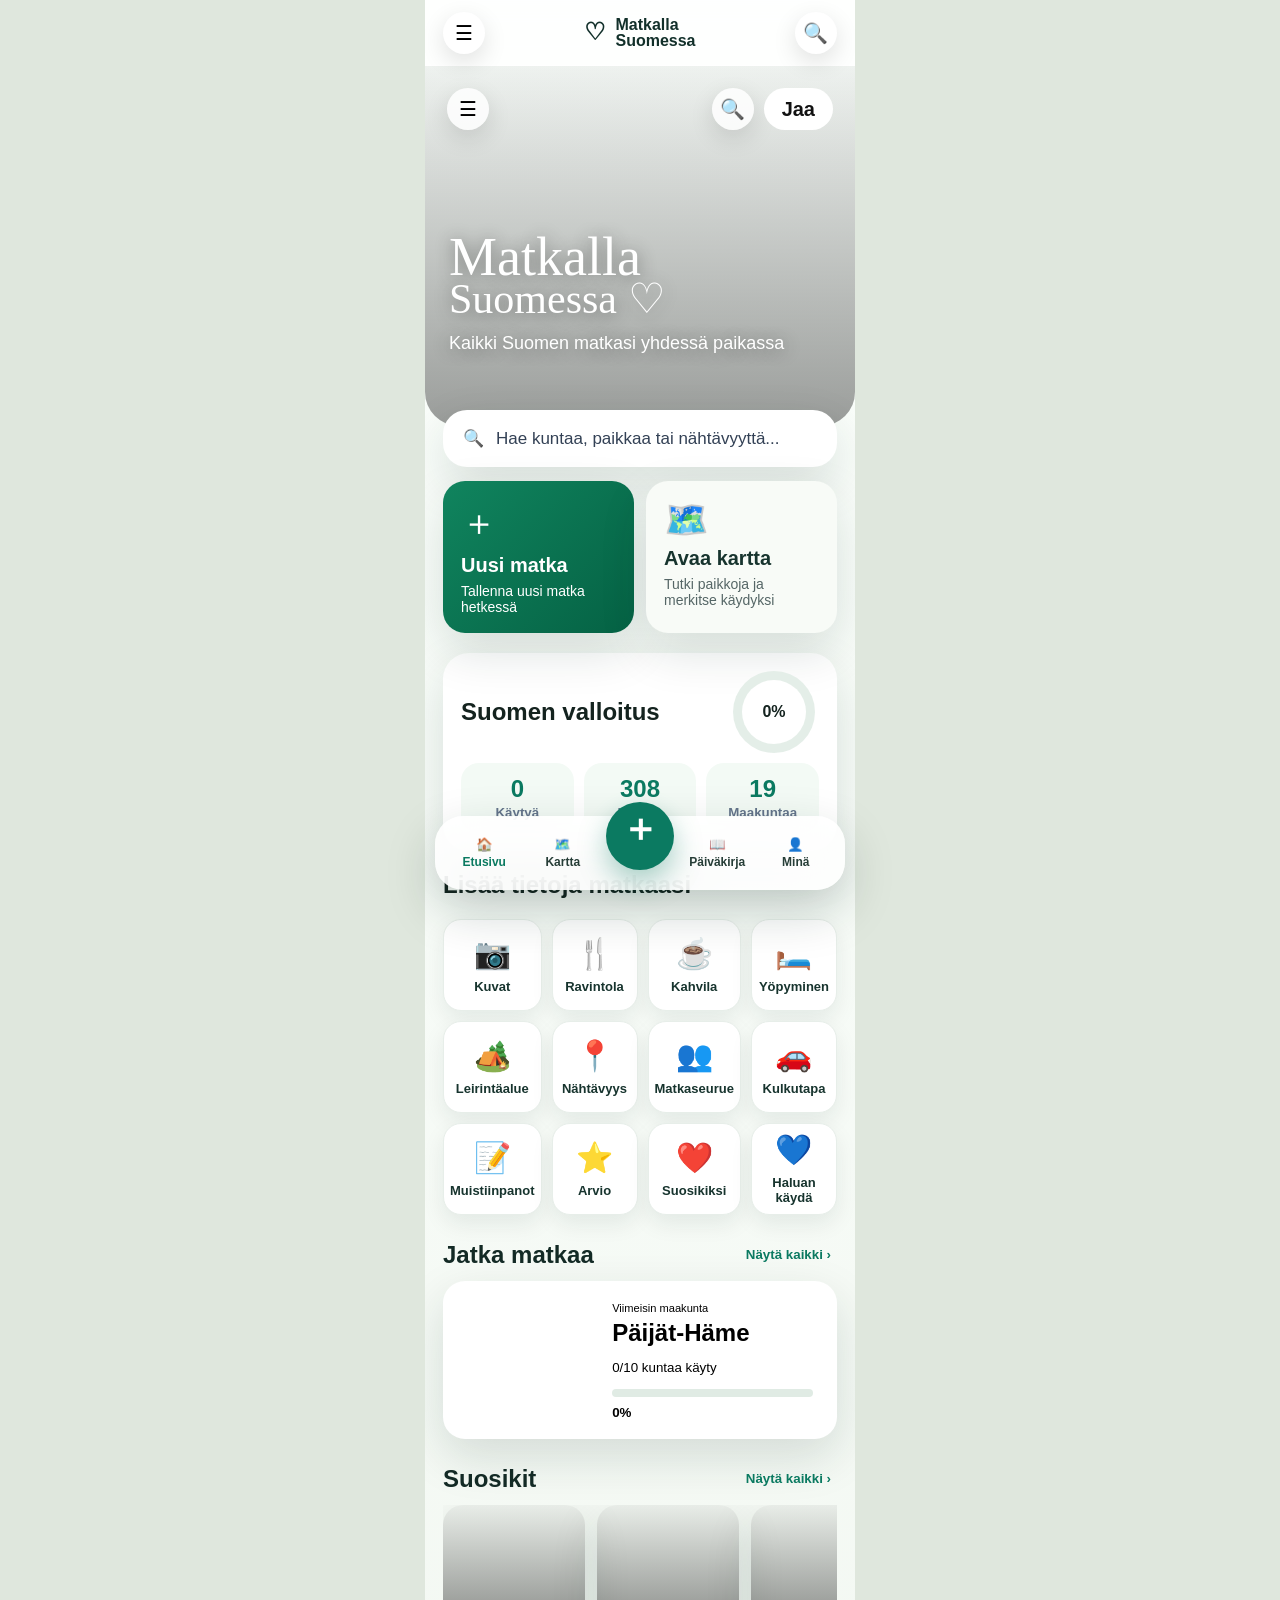
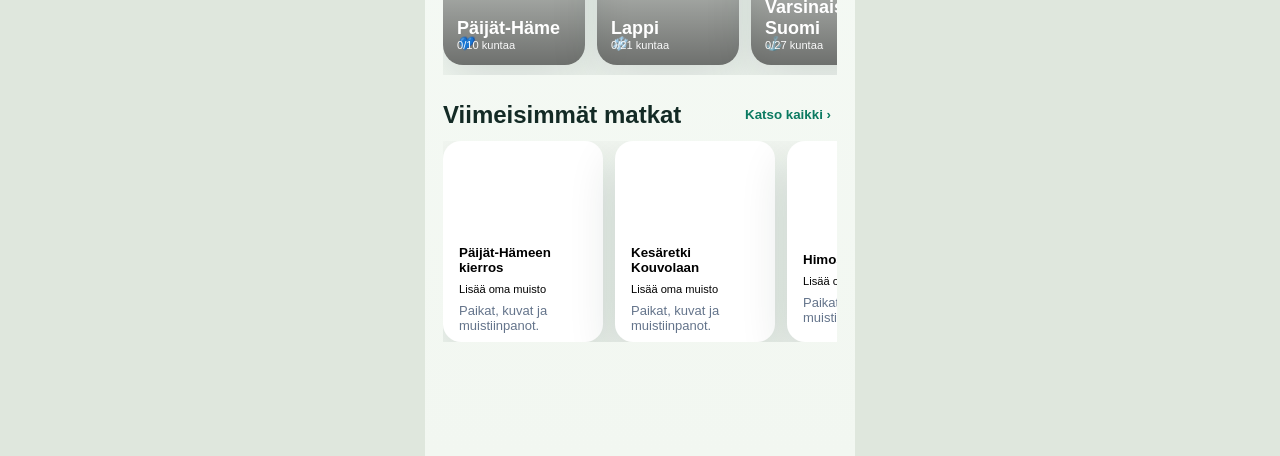
==== commit 4f12c04e: "Add files via upload" ====
--- a/kartta.html
+++ b/kartta.html
@@ -9,15 +9,16 @@
 <body>
   <div class="app-shell">
     <header class="topbar">
-      <div class="brand"><span class="logo">🚌</span><span>Matkalla<br>Suomessa</span></div>
-      <button class="icon" onclick="showSearch()" title="Haku">🔍</button>
+      <button class="round-icon" onclick="go('home')">☰</button>
+      <div class="brand"><span class="logo">♡</span><span>Matkalla<br>Suomessa</span></div>
+      <button class="round-icon" onclick="showSearch()" title="Haku">🔍</button>
     </header>
     <main id="view"></main>
     <nav class="bottomnav">
-      <button data-nav="home" onclick="go('home')">🏠<span>Koti</span></button>
+      <button data-nav="home" onclick="go('home')">🏠<span>Etusivu</span></button>
       <button data-nav="map" onclick="go('map')">🗺️<span>Kartta</span></button>
       <button class="plus" onclick="go('newTrip')">＋</button>
-      <button data-nav="trips" onclick="go('trips')">🧳<span>Matka</span></button>
+      <button data-nav="trips" onclick="go('trips')">📖<span>Päiväkirja</span></button>
       <button data-nav="profile" onclick="go('profile')">👤<span>Minä</span></button>
     </nav>
   </div>
--- a/styles.css
+++ b/styles.css
@@ -1,44 +1 @@
-:root{
-  --green:#11766c; --dark:#0b2d40; --soft:#edf6f3; --bg:#eef4ec; --text:#102432; --muted:#667987; --card:#ffffff; --line:#dbe8e2; --shadow:0 10px 28px rgba(18,45,64,.12); --radius:22px;
-}
-*{box-sizing:border-box}
-body{margin:0;font-family:Arial,system-ui,-apple-system,sans-serif;background:linear-gradient(120deg,#dfe9df,#f6f2e9);color:var(--text);min-height:100vh}.app-shell{max-width:480px;min-height:100vh;margin:0 auto;background:rgba(255,255,255,.78);box-shadow:0 0 40px rgba(0,0,0,.08);position:relative;padding-bottom:90px;overflow:hidden}.topbar{height:78px;display:flex;align-items:center;justify-content:space-between;padding:18px 24px;background:rgba(255,255,255,.72);backdrop-filter:blur(10px);position:sticky;top:0;z-index:5;border-bottom:1px solid rgba(0,0,0,.04)}.brand{display:flex;align-items:center;gap:12px;font-weight:900;font-size:23px;line-height:1.05}.logo{font-size:27px}.icon{border:0;background:#eef4ee;border-radius:20px;width:52px;height:52px;font-size:22px;cursor:pointer}main{padding:24px}h1{font-size:36px;margin:8px 0 10px}h2{font-size:29px;margin:8px 0 14px}h3{margin:8px 0}.home-hero{margin:-24px -24px 0;padding:28px 24px 120px;min-height:320px;background:linear-gradient(rgba(6,30,48,.24),rgba(6,30,48,.08)),url('https://images.unsplash.com/photo-1500534314209-a25ddb2bd429?auto=format&fit=crop&w=1000&q=80') center/cover;border-bottom-left-radius:34px;border-bottom-right-radius:34px;color:#fff;text-align:center;position:relative}.hamburger,.hero-bell{position:absolute;top:24px;border:0;background:rgba(255,255,255,.92);width:54px;height:54px;border-radius:50%;font-size:26px;box-shadow:var(--shadow)}.hamburger{left:24px}.hero-bell{right:24px}.script-title{font-size:58px;font-family:cursive;font-weight:700;line-height:.9;text-shadow:0 2px 10px rgba(0,0,0,.25);margin-top:22px}.wide-title{font-size:28px;letter-spacing:14px;font-weight:700;margin-top:10px}.home-hero p{font-size:20px;margin:12px 0 0;text-shadow:0 2px 10px rgba(0,0,0,.25)}.search-pill{width:100%;margin:-58px 0 18px;position:relative;z-index:2;border:0;background:#fff;border-radius:28px;padding:18px 22px;text-align:left;font-size:18px;color:var(--muted);box-shadow:var(--shadow);display:flex;gap:12px;align-items:center}.action-row{display:grid;grid-template-columns:1fr 1fr;gap:14px;margin:18px 0 24px}.action-card{position:relative;min-height:122px;border:0;background:#fff;border-radius:var(--radius);box-shadow:var(--shadow);padding:18px 44px 18px 18px;text-align:left;color:var(--text)}.action-card strong{display:block;font-size:20px}.action-card small{display:block;font-size:15px;color:#4d5e68;margin-top:5px;line-height:1.35}.action-card em{position:absolute;right:18px;top:45%;font-size:32px;font-style:normal}.action-icon{display:block;font-size:40px;margin-bottom:9px}.plus-green{background:var(--green);color:#fff;border-radius:50%;width:58px;height:58px;text-align:center;line-height:58px;font-size:48px}.section-head{display:flex;align-items:center;justify-content:space-between;margin:26px 0 12px}.section-head h2{margin:0;font-size:24px}.section-head button{border:0;background:transparent;color:var(--green);font-weight:800;font-size:16px}.continue-card{border:0;background:#fff;border-radius:var(--radius);box-shadow:var(--shadow);display:grid;grid-template-columns:42% 1fr;overflow:hidden;text-align:left;width:100%;padding:0;color:var(--text)}.continue-card img{width:100%;height:100%;object-fit:cover;min-height:150px}.continue-card>div{padding:18px}.continue-card small{color:var(--muted)}.continue-card h3{font-size:24px;color:var(--dark)}.continue-card p{margin:6px 0 10px;color:#526571}.slim{height:8px;margin:10px 0}.card-line{display:flex;justify-content:space-between;font-size:14px}.card-line strong{color:var(--green)}.favourite-row{display:grid;grid-template-columns:repeat(3,1fr);gap:12px;overflow:hidden}.fav-card{height:142px;border:0;border-radius:18px;background-size:cover;background-position:center;color:#fff;text-align:left;padding:12px;display:flex;flex-direction:column;justify-content:flex-end;position:relative;box-shadow:var(--shadow);overflow:hidden}.fav-card:before{content:"";position:absolute;inset:0;background:linear-gradient(transparent,rgba(0,0,0,.65))}.fav-card span,.fav-card strong,.fav-card small{position:relative}.fav-card span{position:absolute;top:9px;right:9px;background:#fff;color:#e83e61;border-radius:50%;width:34px;height:34px;text-align:center;line-height:34px}.fav-card strong{font-size:17px}.fav-card small{font-size:13px}.tips-grid{display:grid;grid-template-columns:repeat(2,1fr);gap:12px}.tip-card,.tool-card{border:0;background:#f1f8f5;border-radius:18px;padding:18px;text-align:center;min-height:112px;color:var(--text);box-shadow:0 4px 14px rgba(0,0,0,.05)}.tip-card span,.tool-card span{display:block;font-size:34px;margin-bottom:8px}.tip-card strong,.tool-card strong{display:block;font-size:17px}.tip-card small{display:block;color:var(--muted);margin-top:4px}.trip-hero{background:#fff;border-radius:var(--radius);box-shadow:var(--shadow);overflow:hidden}.trip-hero img{width:100%;height:185px;object-fit:cover}.trip-hero div{padding:18px}.trip-hero small{color:var(--muted);font-weight:700}.trip-hero h1{font-size:34px;color:var(--dark)}.soft-card{background:#fff;border-radius:var(--radius);box-shadow:var(--shadow);padding:18px}.trip-summary{display:grid;grid-template-columns:repeat(3,1fr);margin:16px 0;text-align:center}.trip-summary strong,.stats-card strong{display:block;font-size:27px;color:var(--green)}.trip-summary span,.stats-card span{font-size:13px;color:var(--muted)}.trip-tools,.sheet-grid{display:grid;grid-template-columns:repeat(3,1fr);gap:12px}.tool-card.extra{display:none}.tool-card.extra.show{display:block}.big-add{width:100%;margin:22px 0;border:0;background:var(--green);color:#fff;border-radius:22px;padding:18px;font-size:20px;font-weight:900;box-shadow:var(--shadow)}.note-preview,.empty-state,.trip{background:#fff;border-radius:var(--radius);padding:18px;margin:12px 0;box-shadow:var(--shadow)}.empty-state{text-align:center}.empty-state div{font-size:48px;color:var(--green)}.back,.primary,.soft-button,main button,.fileButton{border:0;border-radius:16px;background:#e8f3e8;padding:15px 17px;font-size:16px;font-weight:800;cursor:pointer;color:var(--text)}.back{background:#fff;border:1px solid var(--line);margin-bottom:14px}.primary{background:var(--green);color:#fff}.soft-button{display:block;margin:12px 0;width:100%}.danger{background:#ffe8e8;color:#9b1c1c}.stats-card{display:grid;grid-template-columns:repeat(3,1fr);gap:10px;background:#fff;border-radius:22px;padding:18px;margin:14px 0;box-shadow:var(--shadow)}.stats-card div{text-align:center}.progress{height:12px;background:#dce8de;border-radius:99px;overflow:hidden;margin:14px 0 24px}.progress span{display:block;height:100%;background:var(--green);border-radius:99px}.map-grid{display:grid;grid-template-columns:repeat(2,1fr);gap:12px;margin-top:18px}.region-card,.municipality{border:0;border-radius:16px;background:#e8f3e8;padding:16px;font-size:16px;font-weight:800;text-align:center;color:var(--text)}.region-card{min-height:82px;display:flex;flex-direction:column;align-items:center;justify-content:center;gap:7px}.region-card small,.municipality small{color:var(--muted);font-weight:600}.region-card.complete,.municipality.visited{background:var(--green);color:#fff}.region-card.complete small,.municipality.visited small{color:#dceee0}.municipalities{grid-template-columns:1fr}.municipality{display:flex;align-items:center;justify-content:space-between;text-align:left}.field{display:block;margin:14px 0}.field span{display:block;font-weight:800;margin-bottom:6px}input,textarea,.search{width:100%;border:1px solid var(--line);border-radius:14px;background:#fff;padding:14px;font:inherit}textarea{resize:vertical}.trip strong,.trip small{display:block}.trip small{color:var(--muted);margin:4px 0 10px}.mini-list{background:#fff;border-radius:18px;padding:10px}.mini-list div{display:flex;justify-content:space-between;border-bottom:1px solid #edf1ed;padding:10px}.mini-list div:last-child{border-bottom:0}.fileButton{margin:10px 0}.fileButton input{display:none}.sheet-backdrop{position:fixed;inset:0;background:rgba(0,0,0,.34);z-index:20;display:flex;align-items:flex-end;justify-content:center}.sheet{max-width:480px;width:100%;background:#fff;border-top-left-radius:28px;border-top-right-radius:28px;padding:24px;box-shadow:0 -10px 30px rgba(0,0,0,.18);position:relative}.sheet-close{position:absolute;right:18px;top:14px;border:0;background:#f1f4f3;border-radius:50%;width:42px;height:42px;font-size:26px}.trust-note{color:var(--muted);font-size:14px}.menu-list{display:grid;gap:10px}.menu-list button{text-align:left;background:#f4f8f6}.bottomnav{position:fixed;left:50%;transform:translateX(-50%);bottom:0;max-width:480px;width:100%;height:82px;background:rgba(255,255,255,.94);backdrop-filter:blur(8px);display:grid;grid-template-columns:1fr 1fr 72px 1fr 1fr;align-items:center;border-top:1px solid rgba(0,0,0,.08);padding:8px 18px;z-index:10}.bottomnav button{border:0;background:transparent;font-size:21px;color:#364439;display:flex;flex-direction:column;align-items:center;gap:3px;cursor:pointer;padding:0}.bottomnav span{font-size:12px}.bottomnav .active{color:var(--green);font-weight:900}.bottomnav .plus{background:var(--green);color:white;border-radius:50%;width:58px;height:58px;font-size:38px;line-height:1;justify-content:center;box-shadow:0 8px 16px rgba(17,118,108,.28)}
-@media (max-width:520px){.app-shell{max-width:none}main{padding:22px 18px}.home-hero{margin:-22px -18px 0;padding-left:18px;padding-right:18px}.bottomnav{max-width:none}.action-row{gap:10px}.action-card{padding:16px 34px 16px 14px}.script-title{font-size:50px}.wide-title{font-size:23px;letter-spacing:11px}.trip-tools,.sheet-grid{grid-template-columns:repeat(3,1fr);gap:10px}.tool-card{padding:14px 8px}.tool-card strong{font-size:14px}}
-
-/* v7 päivitys: selkeä, moderni mutta helppokäyttöinen */
-.finland-shape{background:#e7f4ef;color:#0b8074;border-radius:20px;width:58px;height:58px;display:flex;align-items:center;justify-content:center;font-size:34px;box-shadow:inset 0 0 0 1px rgba(17,118,108,.12)}
-.action-card:focus,.tip-card:focus,.tool-card:focus,.bottomnav button:focus{outline:3px solid rgba(17,118,108,.28);outline-offset:3px}
-.tip-card small{font-size:13px;line-height:1.25}
-.trip-tools .tool-card{min-height:104px}
-.note-preview p{line-height:1.45;color:#425765}
-.menu-list button{font-size:18px;padding:17px 18px;border-radius:18px}
-
-/* v8: korjattu ja siistitty seuraava päivitys */
-.home-hero{background:linear-gradient(rgba(6,30,48,.20),rgba(6,30,48,.08)),url('https://images.unsplash.com/photo-1519681393784-d120267933ba?auto=format&fit=crop&w=1000&q=80') center/cover;}
-.continue-card{min-height:170px;}
-.continue-card img{min-height:170px;}
-.favourite-row{overflow-x:auto;padding-bottom:4px;grid-template-columns:repeat(3,minmax(130px,1fr));}
-.action-card,.continue-card,.tip-card,.tool-card,.fav-card{transition:transform .15s ease, box-shadow .15s ease;}
-.action-card:active,.continue-card:active,.tip-card:active,.tool-card:active,.fav-card:active{transform:scale(.985);}
-.empty-state p,.note-preview p{font-size:16px;line-height:1.45;}
-.trust-note{line-height:1.35;}
-
-
-/* v9: etusivu viimeistelty moderniksi ja helpoksi */
-.topbar{height:78px;padding:14px 22px;background:rgba(255,255,255,.92);backdrop-filter:blur(10px);position:sticky;top:0;z-index:9;border-bottom:1px solid rgba(0,0,0,.04)}
-.brand{font-size:21px;line-height:1.05;color:#06263d}.logo{font-size:30px}.icon{width:54px;height:54px;font-size:23px;background:#eef6f3;border-radius:50%;box-shadow:none}.home-hero{min-height:360px;padding-top:86px;background:linear-gradient(rgba(5,22,33,.18),rgba(5,22,33,.16)),url('https://images.unsplash.com/photo-1500534314209-a25ddb2bd429?auto=format&fit=crop&w=1100&q=85') center/cover;border-bottom-left-radius:38px;border-bottom-right-radius:38px}.script-title{font-size:64px;font-family:cursive;font-weight:700;text-shadow:0 3px 14px rgba(0,0,0,.32)}.script-title span{font-family:Arial,sans-serif;font-size:44px;font-weight:400}.wide-title{font-size:29px;letter-spacing:15px}.home-hero p{font-size:21px}.hamburger,.hero-bell{top:26px;width:58px;height:58px;font-size:29px}.search-pill{margin:-52px 0 22px;padding:20px 24px;border-radius:30px;font-size:19px}.action-row{gap:16px}.action-card{min-height:132px;border-radius:25px}.action-card strong{font-size:21px}.action-card small{font-size:16px}.section-head{margin-top:30px}.section-head h2{font-size:26px}.continue-card{border-radius:24px;min-height:184px}.continue-card img{min-height:184px}.continue-card h3{font-size:26px}.favourite-row{grid-template-columns:repeat(3,minmax(145px,1fr));gap:14px}.fav-card{height:156px}.tips-grid-wide{grid-template-columns:repeat(2,1fr);gap:14px}.tip-card{min-height:126px;border-radius:22px}.tip-card strong{font-size:18px}.tip-card small{font-size:14px}.trust-strip{margin:18px 0 92px;background:#fff;border-radius:22px;box-shadow:var(--shadow);padding:17px 18px;border-left:6px solid var(--green);display:flex;flex-direction:column;gap:4px}.trust-strip strong{font-size:18px;color:var(--dark)}.trust-strip span{font-size:15px;color:var(--muted);line-height:1.35}.bottomnav{height:86px;border-top-left-radius:22px;border-top-right-radius:22px;box-shadow:0 -8px 28px rgba(0,0,0,.08)}.bottomnav .plus{width:62px;height:62px;font-size:42px}.bottomnav span{font-size:13px}.finland-shape{font-size:38px}.plus-green{width:62px;height:62px;line-height:62px}
-@media (max-width:520px){.topbar{height:72px}.home-hero{min-height:330px;padding-top:76px}.script-title{font-size:55px}.wide-title{font-size:24px;letter-spacing:11px}.search-pill{font-size:17px}.action-card strong{font-size:19px}.action-card small{font-size:14px}.favourite-row{grid-template-columns:repeat(3,minmax(126px,1fr))}.fav-card{height:145px}.tip-card{min-height:116px}.trust-strip{margin-bottom:88px}}
-
-/* v10: Omat matkat -näkymä */
-.page-head h1{font-size:34px;color:var(--dark);margin-bottom:6px}.page-head p{font-size:17px;color:var(--muted);line-height:1.35}.trip-stats{display:grid;grid-template-columns:repeat(3,1fr);gap:10px;background:#fff;border-radius:24px;padding:16px;margin:14px 0 16px;box-shadow:var(--shadow)}.trip-stats div{text-align:center}.trip-stats strong{display:block;font-size:27px;color:var(--green)}.trip-stats span{font-size:13px;color:var(--muted)}.trip-list{display:grid;gap:14px;margin-top:14px}.memory-card{display:grid;grid-template-columns:128px 1fr;background:#fff;border-radius:24px;box-shadow:var(--shadow);overflow:hidden;border:0;text-align:left;color:var(--text);cursor:pointer}.memory-card>img{width:128px;height:100%;min-height:170px;object-fit:cover}.memory-body{padding:14px}.memory-top{display:flex;justify-content:space-between;align-items:center;margin-bottom:4px}.memory-top span{background:#e6f3ee;color:var(--green);font-weight:900;border-radius:999px;padding:5px 9px;font-size:13px}.memory-top button{background:#fff;border:1px solid var(--line);border-radius:50%;width:38px;height:38px;padding:0;font-size:20px}.memory-card h3{font-size:22px;margin:3px 0;color:var(--dark)}.memory-card p{font-size:15px;color:var(--muted);margin:4px 0}.stars{letter-spacing:1px;margin:6px 0}.stars span{color:#d4d8d1;font-size:18px}.stars .on{color:#f5b942}.memory-card small{display:block;color:#52615b;font-size:14px;line-height:1.3}.memory-actions{display:flex;gap:8px;margin-top:10px}.memory-actions button{flex:1;padding:10px;border-radius:13px;background:#f3f8f5;font-size:14px}.save-wide{width:100%;margin-top:12px;border:0;background:var(--green);color:#fff;border-radius:22px;padding:18px;font-size:20px;font-weight:900;box-shadow:var(--shadow)}select{width:100%;border:1px solid var(--line);border-radius:14px;background:#fff;padding:14px;font:inherit}.continue-card,.memory-card{transition:transform .15s ease}.continue-card:active,.memory-card:active{transform:scale(.99)}
-@media(max-width:520px){.memory-card{grid-template-columns:112px 1fr}.memory-card>img{width:112px;min-height:168px}.memory-body{padding:12px}.memory-card h3{font-size:19px}.memory-actions button{font-size:13px;padding:9px 6px}}
-
-/* v11: Kartta ja Päijät-Hämeen kuntien omat merkinnät */
-.map-title p{max-width:36rem}
-.featured-region{border:0;background:linear-gradient(135deg,#0b806f,#0f5e56);color:#fff;border-radius:28px;padding:22px;margin:16px 0 20px;box-shadow:0 14px 28px rgba(11,128,111,.25);display:grid;grid-template-columns:1fr 36px;align-items:center;gap:12px;text-align:left;cursor:pointer}
-.featured-region small{display:block;color:#d8fff4;font-weight:800;margin-bottom:4px}.featured-region h2{font-size:30px;margin:0 0 5px}.featured-region p{color:#ecfffb;line-height:1.35;margin:0 0 8px}.featured-region>span{font-size:42px;text-align:right}.featured-region .progress{background:rgba(255,255,255,.28);margin:12px 0 8px}.featured-region .progress span{background:#fff}.featured-region strong{color:#fff}
-.region-grid{margin-bottom:92px}.region-card.highlight{background:#dff5ed;border:2px solid rgba(11,128,111,.25)}.region-card.highlight strong:after{content:'  • aloitettu';font-size:12px;color:var(--green)}
-.region-hero{background:#fff;border-radius:28px;padding:22px;margin-bottom:16px;box-shadow:var(--shadow)}.region-hero small{font-weight:900;color:var(--green)}.region-hero h1{font-size:34px;margin:6px 0}.region-hero p{color:var(--muted);font-weight:800}.region-hero .progress{margin-bottom:0}
-.municipality{gap:12px}.municipality span{display:flex;flex-direction:column;gap:3px}.municipality strong{font-size:18px}.municipality em{font-style:normal;font-size:13px;color:var(--muted);font-weight:700}.municipality.visited em{color:#e6fff8}.municipality small{min-width:70px;text-align:right}
-.municipality-head{background:#fff;border-radius:26px;padding:20px;box-shadow:var(--shadow);margin-bottom:14px}.save-wide.done{background:#34524c}.check-row{display:flex;align-items:center;gap:10px;background:#fff;border-radius:18px;padding:14px 16px;margin:14px 0;box-shadow:var(--shadow);font-weight:900}.check-row input{width:22px;height:22px;accent-color:var(--green)}
-@media(max-width:520px){.featured-region{border-radius:24px;padding:18px}.featured-region h2{font-size:26px}.region-hero h1{font-size:30px}.region-card.highlight strong:after{display:block;margin-top:3px}.municipality strong{font-size:17px}}
+:root{--green:#0b7a61;--dark:#12302a;--muted:#64748b;--soft:#edf7f1;--card:#fff;--shadow:0 18px 48px rgba(15,44,38,.14);--line:#e7eee9;--gold:#c68a09;--blue:#0ea5e9;--pink:#ef476f}*{box-sizing:border-box}body{margin:0;background:#dfe7dd;font-family:-apple-system,BlinkMacSystemFont,'Segoe UI',Roboto,Arial,sans-serif;color:#14231f}.app-shell{width:min(430px,100vw);min-height:100vh;margin:auto;background:linear-gradient(#fbfffc,#f2f7f1);position:relative;overflow:hidden;padding-bottom:92px}.topbar{height:66px;display:flex;align-items:center;justify-content:space-between;padding:12px 18px;position:sticky;top:0;background:rgba(255,255,255,.72);backdrop-filter:blur(18px);z-index:10;border-bottom:1px solid rgba(255,255,255,.5)}.brand{display:flex;align-items:center;gap:9px;font-weight:900;line-height:.95;color:var(--dark)}.logo{font-size:24px}.round-icon,.round{border:0;border-radius:999px;width:42px;height:42px;background:#fff;box-shadow:0 8px 24px rgba(0,0,0,.12);font-size:20px}.light{background:rgba(255,255,255,.85)}.bottomnav{position:fixed;left:50%;bottom:10px;transform:translateX(-50%);width:min(410px,calc(100vw - 20px));height:74px;background:rgba(255,255,255,.86);backdrop-filter:blur(22px);border-radius:28px;display:grid;grid-template-columns:1fr 1fr 76px 1fr 1fr;align-items:center;padding:8px 10px;box-shadow:0 20px 50px rgba(11,42,34,.22);z-index:20}.bottomnav button{border:0;background:transparent;color:#263d37;display:flex;flex-direction:column;align-items:center;gap:3px;font-weight:700}.bottomnav button span{font-size:12px}.bottomnav .plus{width:68px;height:68px;margin-top:-35px;justify-self:center;border-radius:999px;background:var(--green);color:#fff;font-size:38px;box-shadow:0 12px 28px rgba(11,122,97,.35)}.bottomnav .active{color:var(--green)}.content{padding:22px 18px}.overlap{margin-top:-38px;position:relative;z-index:3}.home-hero{height:360px;background:linear-gradient(rgba(0,0,0,.05),rgba(0,0,0,.38)),url('https://images.unsplash.com/photo-1500530855697-b586d89ba3ee?auto=format&fit=crop&w=1200&q=80') center/cover;border-bottom-left-radius:34px;border-bottom-right-radius:34px;padding:22px 22px;color:#fff;position:relative}.hero-menu{display:flex;justify-content:space-between}.hero-menu>div{display:flex;gap:10px}.share{border:0;border-radius:999px;background:#fff;color:#111;padding:0 18px;font-size:20px;font-weight:900}.hero-copy{position:absolute;left:24px;bottom:72px;text-shadow:0 2px 18px rgba(0,0,0,.45)}.script{font-size:54px;font-family:cursive;line-height:.9}.script.small{font-size:42px}.hero-copy p{font-size:18px;margin:14px 0 0}.searchbar{width:100%;border:0;border-radius:24px;background:#fff;padding:18px 20px;text-align:left;color:#334155;font-size:17px;box-shadow:var(--shadow);display:flex;gap:12px;align-items:center}.main-actions,.quick-grid{display:grid;grid-template-columns:1fr 1fr;gap:12px;margin-top:14px}.action,.quick{border:0;border-radius:22px;background:#f8fbf7;min-height:118px;padding:18px;text-align:left;box-shadow:var(--shadow);display:flex;flex-direction:column;gap:6px}.action span,.quick span{font-size:36px}.action b,.quick b{font-size:20px;color:#17342e}.action small,.quick small{font-size:14px;color:#566}.action.primary{background:linear-gradient(135deg,#10845e,#056244);color:#fff}.action.primary b,.action.primary small{color:#fff}.conquest{margin:20px 0;padding:18px;border-radius:26px;background:#fff;box-shadow:var(--shadow);display:grid;grid-template-columns:1fr 86px;gap:10px;align-items:center}.conquest h2{margin:0}.ring{width:82px;height:82px;border-radius:50%;display:grid;place-items:center;background:conic-gradient(var(--green) calc(var(--p)*1%),#e4eee8 0);position:relative}.ring:before{content:"";position:absolute;inset:9px;background:#fff;border-radius:50%}.ring b{z-index:1}.stats-row{grid-column:1/-1;display:grid;grid-template-columns:repeat(3,1fr);gap:10px}.stats-row div{background:#f3faf5;border-radius:18px;padding:12px;text-align:center}.stats-row b{display:block;font-size:24px;color:var(--green)}.stats-row small{color:var(--muted);font-weight:700}.feature-grid,.action-grid{display:grid;grid-template-columns:repeat(4,1fr);gap:10px}.feature,.action-grid button{min-height:92px;border:1px solid var(--line);background:#fff;border-radius:18px;box-shadow:0 9px 22px rgba(15,44,38,.08);font-weight:800;color:#17342e;display:flex;flex-direction:column;align-items:center;justify-content:center;gap:8px}.feature span,.action-grid span{font-size:30px}.feature b,.action-grid b{font-size:13px}.section-title{display:flex;align-items:center;justify-content:space-between;margin:26px 0 12px}.section-title h2,h1{margin:0;color:#132a25}.section-title button{border:0;background:transparent;color:var(--green);font-weight:900}.journey{width:100%;border:0;border-radius:22px;background:#fff;box-shadow:var(--shadow);display:grid;grid-template-columns:38% 1fr;overflow:hidden;text-align:left}.journey .photo,.trip-img{background:url('https://images.unsplash.com/photo-1477414348463-c0eb7f1359b6?auto=format&fit=crop&w=700&q=80') center/cover}.journey>div:last-child{padding:18px}.journey h3{margin:4px 0;font-size:24px}.bar{height:8px;background:#e0ebe4;border-radius:999px;overflow:hidden;margin:8px 0}.bar i{display:block;height:100%;background:var(--green);border-radius:999px}.h-scroll{display:flex;gap:12px;overflow-x:auto;padding-bottom:10px}.mini-card{min-width:142px;height:160px;border:0;border-radius:20px;background:linear-gradient(rgba(0,0,0,.05),rgba(0,0,0,.55)),url('https://images.unsplash.com/photo-1500530855697-b586d89ba3ee?auto=format&fit=crop&w=600&q=80') center/cover;color:#fff;text-align:left;padding:14px;display:flex;flex-direction:column;justify-content:flex-end;box-shadow:var(--shadow)}.mini-card i{position:absolute}.mini-card b{font-size:18px}.mini-card small{opacity:.95}.trip-grid{display:grid;grid-template-columns:repeat(3,160px);gap:12px;overflow-x:auto}.trip-card{border:0;border-radius:18px;background:#fff;box-shadow:var(--shadow);overflow:hidden;text-align:left}.trip-card .trip-img{height:95px}.trip-card b,.trip-card small,.trip-card p{display:block;margin:8px 10px}.trip-card p{color:var(--muted);font-size:13px}.map-page .lead,.lead{color:var(--muted);font-weight:700}.map-card{background:#fff;border-radius:30px;box-shadow:var(--shadow);padding:16px;margin:16px 0}.map-head{display:flex;justify-content:space-between;color:var(--dark);font-weight:800}.finland-map{height:480px;position:relative;margin:auto;max-width:300px}.finland-map svg{position:absolute;inset:0;width:100%;height:100%}.land{fill:#e1f4e8;stroke:#0b6b59;stroke-width:5}.lake{fill:#a7dfea;opacity:.8}.aland{fill:#e1f4e8;stroke:#0b6b59;stroke-width:4}.pin{position:absolute;transform:translate(-50%,-50%);width:54px;height:54px;border:2px solid #e2e8f0;background:#fff;border-radius:18px;box-shadow:0 9px 20px rgba(15,44,38,.18);font-weight:900;color:#132a25}.pin small{display:block;font-size:11px}.pin.start{background:var(--green);color:#fff}.pin.done{background:var(--gold);color:#fff}.legend{display:flex;justify-content:center;gap:14px;font-weight:800;font-size:13px}.legend i{display:inline-block;width:13px;height:13px;border-radius:50%;border:2px solid #cbd5e1;margin-right:5px}.legend .start{background:var(--green);border-color:var(--green)}.legend .done{background:var(--gold);border-color:var(--gold)}.region-list{display:flex;flex-direction:column;gap:12px}.region-row,.muni-row{width:100%;border:0;border-radius:20px;background:#fff;padding:14px;box-shadow:0 10px 24px rgba(15,44,38,.09);display:grid;grid-template-columns:42px 1fr auto;align-items:center;gap:10px;text-align:left}.region-row span{font-size:28px}.region-row small,.muni-row small{color:var(--muted);font-weight:800}.region-hero,.muni-hero{min-height:270px;border-bottom-left-radius:36px;border-bottom-right-radius:36px;padding:22px;display:flex;align-items:flex-end;position:relative;color:#fff;overflow:hidden}.region-hero:before,.muni-hero:before{content:"";position:absolute;inset:0;background:linear-gradient(rgba(0,0,0,.02),rgba(0,0,0,.34))}.region-hero>*,.muni-hero>*{position:relative}.back{position:absolute;top:18px;left:18px;border:0;border-radius:999px;width:45px;height:45px;background:#fff;font-size:32px}.hero-heart{position:absolute;right:18px;top:18px}.crest{font-size:54px}.region-hero h1,.muni-hero h1{font-size:52px;color:#fff;text-shadow:0 2px 14px rgba(0,0,0,.32)}.region-hero p,.muni-hero p{font-size:17px;max-width:330px;font-weight:700}.region-content{margin-top:-24px;position:relative;z-index:2}.progress-card{background:#fff;border-radius:24px;box-shadow:var(--shadow);padding:18px;display:grid;grid-template-columns:repeat(3,1fr);gap:10px;text-align:center}.progress-card b{font-size:24px;color:var(--green)}.progress-card small{display:block;color:var(--muted);font-weight:800}.wide{grid-column:1/-1}.place-card{min-width:180px;border:0;background:#fff;border-radius:20px;box-shadow:var(--shadow);padding:0 0 12px;text-align:left;overflow:hidden}.place-card div{height:105px;background:url('https://images.unsplash.com/photo-1500530855697-b586d89ba3ee?auto=format&fit=crop&w=600&q=80') center/cover;position:relative}.place-card i{float:right;margin:10px;background:rgba(255,255,255,.85);border-radius:999px;padding:8px}.place-card b,.place-card small{display:block;margin:8px 12px}.memory-strip{display:flex;gap:10px;overflow-x:auto}.memory-strip button{min-width:150px;border:0;border-radius:18px;background:#fff;box-shadow:var(--shadow);padding:18px;font-weight:900}.muni-row{grid-template-columns:1fr auto}.muni-row.visited{background:#effaf3}.toggle-row{display:flex;gap:8px;overflow-x:auto}.status{border:1px solid var(--line);background:#fff;border-radius:999px;padding:12px 14px;font-weight:900;white-space:nowrap}.status.on{background:#e6f8ef;color:var(--green);border-color:#b9e7ce}.status.blue{background:#e0f2fe;color:#0369a1}.status.pink{background:#ffe4ec;color:#be123c}.field{display:block;margin:18px 0;font-weight:900}.field input,.field textarea,.search-input{width:100%;margin-top:8px;border:1px solid var(--line);border-radius:18px;padding:15px;font:inherit;background:#fff}.field textarea{min-height:120px}.rating{background:#fff;border-radius:20px;box-shadow:var(--shadow);padding:15px;margin:14px 0}.rating button{border:0;background:transparent;font-size:25px}.tag-cloud{display:flex;flex-wrap:wrap;gap:8px}.tag{border:1px solid var(--line);border-radius:999px;background:#fff;padding:10px 13px;font-weight:800}.tag.on{background:var(--green);color:#fff}.big-save{width:100%;border:0;border-radius:20px;background:var(--green);color:#fff;padding:17px;font-size:18px;font-weight:900;box-shadow:0 13px 28px rgba(11,122,97,.28)}.diary-card,.empty-card{background:#fff;border-radius:20px;box-shadow:var(--shadow);padding:18px;margin:12px 0}.search-input{font-size:18px}button{cursor:pointer}@media(max-width:390px){.feature-grid,.action-grid{grid-template-columns:repeat(3,1fr)}.script{font-size:48px}.home-hero{height:330px}.region-hero h1,.muni-hero h1{font-size:42px}}
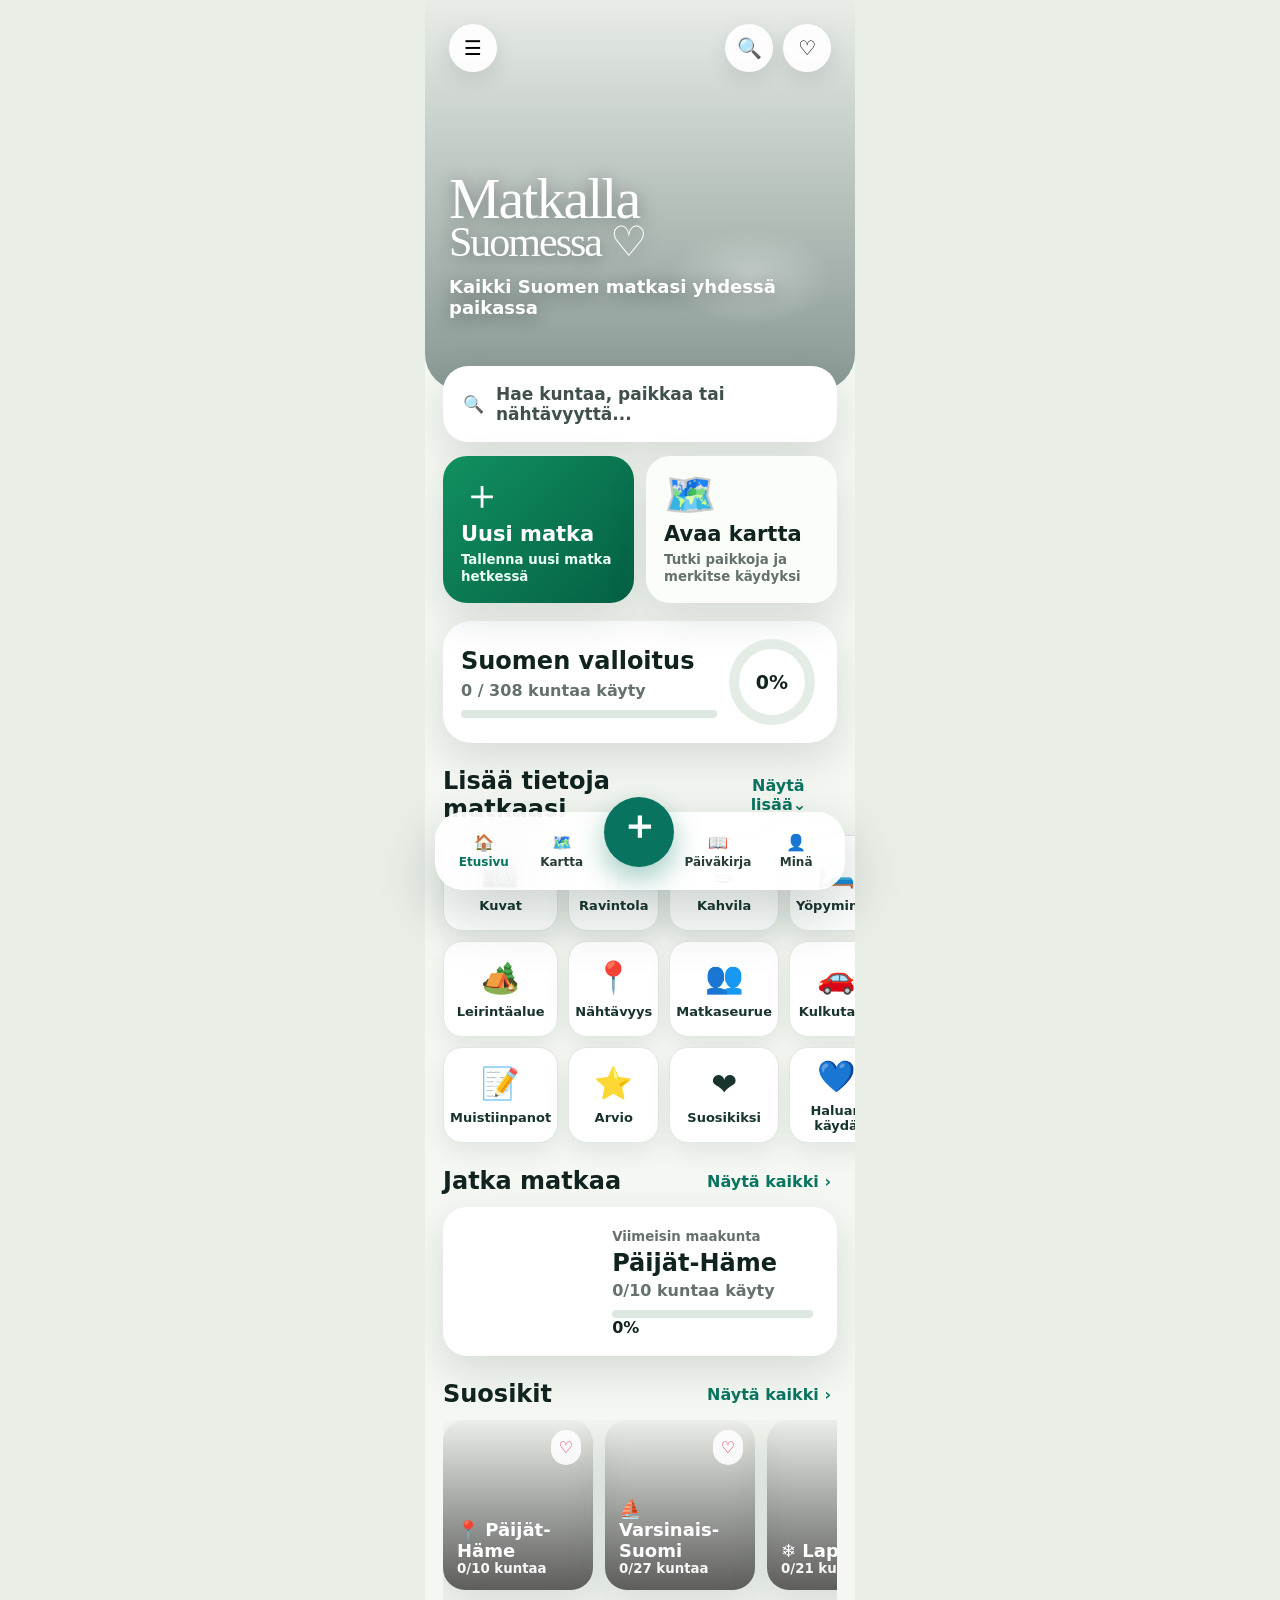
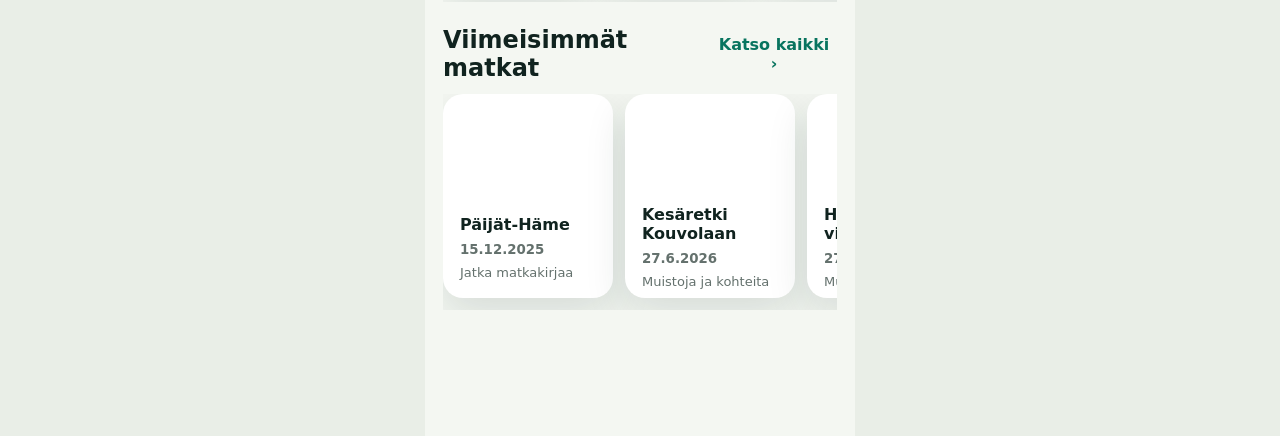
==== commit b209b963: "Add files via upload" ====
--- a/kartta.html
+++ b/kartta.html
@@ -9,9 +9,8 @@
 <body>
   <div class="app-shell">
     <header class="topbar">
-      <button class="round-icon" onclick="go('home')">☰</button>
-      <div class="brand"><span class="logo">♡</span><span>Matkalla<br>Suomessa</span></div>
-      <button class="round-icon" onclick="showSearch()" title="Haku">🔍</button>
+      <div class="brand"><span class="logo">🚌</span><span>Matkalla<br>Suomessa</span></div>
+      <button class="icon" onclick="showSearch()" title="Haku">🔍</button>
     </header>
     <main id="view"></main>
     <nav class="bottomnav">
--- a/styles.css
+++ b/styles.css
@@ -1 +1,2 @@
-:root{--green:#0b7a61;--dark:#12302a;--muted:#64748b;--soft:#edf7f1;--card:#fff;--shadow:0 18px 48px rgba(15,44,38,.14);--line:#e7eee9;--gold:#c68a09;--blue:#0ea5e9;--pink:#ef476f}*{box-sizing:border-box}body{margin:0;background:#dfe7dd;font-family:-apple-system,BlinkMacSystemFont,'Segoe UI',Roboto,Arial,sans-serif;color:#14231f}.app-shell{width:min(430px,100vw);min-height:100vh;margin:auto;background:linear-gradient(#fbfffc,#f2f7f1);position:relative;overflow:hidden;padding-bottom:92px}.topbar{height:66px;display:flex;align-items:center;justify-content:space-between;padding:12px 18px;position:sticky;top:0;background:rgba(255,255,255,.72);backdrop-filter:blur(18px);z-index:10;border-bottom:1px solid rgba(255,255,255,.5)}.brand{display:flex;align-items:center;gap:9px;font-weight:900;line-height:.95;color:var(--dark)}.logo{font-size:24px}.round-icon,.round{border:0;border-radius:999px;width:42px;height:42px;background:#fff;box-shadow:0 8px 24px rgba(0,0,0,.12);font-size:20px}.light{background:rgba(255,255,255,.85)}.bottomnav{position:fixed;left:50%;bottom:10px;transform:translateX(-50%);width:min(410px,calc(100vw - 20px));height:74px;background:rgba(255,255,255,.86);backdrop-filter:blur(22px);border-radius:28px;display:grid;grid-template-columns:1fr 1fr 76px 1fr 1fr;align-items:center;padding:8px 10px;box-shadow:0 20px 50px rgba(11,42,34,.22);z-index:20}.bottomnav button{border:0;background:transparent;color:#263d37;display:flex;flex-direction:column;align-items:center;gap:3px;font-weight:700}.bottomnav button span{font-size:12px}.bottomnav .plus{width:68px;height:68px;margin-top:-35px;justify-self:center;border-radius:999px;background:var(--green);color:#fff;font-size:38px;box-shadow:0 12px 28px rgba(11,122,97,.35)}.bottomnav .active{color:var(--green)}.content{padding:22px 18px}.overlap{margin-top:-38px;position:relative;z-index:3}.home-hero{height:360px;background:linear-gradient(rgba(0,0,0,.05),rgba(0,0,0,.38)),url('https://images.unsplash.com/photo-1500530855697-b586d89ba3ee?auto=format&fit=crop&w=1200&q=80') center/cover;border-bottom-left-radius:34px;border-bottom-right-radius:34px;padding:22px 22px;color:#fff;position:relative}.hero-menu{display:flex;justify-content:space-between}.hero-menu>div{display:flex;gap:10px}.share{border:0;border-radius:999px;background:#fff;color:#111;padding:0 18px;font-size:20px;font-weight:900}.hero-copy{position:absolute;left:24px;bottom:72px;text-shadow:0 2px 18px rgba(0,0,0,.45)}.script{font-size:54px;font-family:cursive;line-height:.9}.script.small{font-size:42px}.hero-copy p{font-size:18px;margin:14px 0 0}.searchbar{width:100%;border:0;border-radius:24px;background:#fff;padding:18px 20px;text-align:left;color:#334155;font-size:17px;box-shadow:var(--shadow);display:flex;gap:12px;align-items:center}.main-actions,.quick-grid{display:grid;grid-template-columns:1fr 1fr;gap:12px;margin-top:14px}.action,.quick{border:0;border-radius:22px;background:#f8fbf7;min-height:118px;padding:18px;text-align:left;box-shadow:var(--shadow);display:flex;flex-direction:column;gap:6px}.action span,.quick span{font-size:36px}.action b,.quick b{font-size:20px;color:#17342e}.action small,.quick small{font-size:14px;color:#566}.action.primary{background:linear-gradient(135deg,#10845e,#056244);color:#fff}.action.primary b,.action.primary small{color:#fff}.conquest{margin:20px 0;padding:18px;border-radius:26px;background:#fff;box-shadow:var(--shadow);display:grid;grid-template-columns:1fr 86px;gap:10px;align-items:center}.conquest h2{margin:0}.ring{width:82px;height:82px;border-radius:50%;display:grid;place-items:center;background:conic-gradient(var(--green) calc(var(--p)*1%),#e4eee8 0);position:relative}.ring:before{content:"";position:absolute;inset:9px;background:#fff;border-radius:50%}.ring b{z-index:1}.stats-row{grid-column:1/-1;display:grid;grid-template-columns:repeat(3,1fr);gap:10px}.stats-row div{background:#f3faf5;border-radius:18px;padding:12px;text-align:center}.stats-row b{display:block;font-size:24px;color:var(--green)}.stats-row small{color:var(--muted);font-weight:700}.feature-grid,.action-grid{display:grid;grid-template-columns:repeat(4,1fr);gap:10px}.feature,.action-grid button{min-height:92px;border:1px solid var(--line);background:#fff;border-radius:18px;box-shadow:0 9px 22px rgba(15,44,38,.08);font-weight:800;color:#17342e;display:flex;flex-direction:column;align-items:center;justify-content:center;gap:8px}.feature span,.action-grid span{font-size:30px}.feature b,.action-grid b{font-size:13px}.section-title{display:flex;align-items:center;justify-content:space-between;margin:26px 0 12px}.section-title h2,h1{margin:0;color:#132a25}.section-title button{border:0;background:transparent;color:var(--green);font-weight:900}.journey{width:100%;border:0;border-radius:22px;background:#fff;box-shadow:var(--shadow);display:grid;grid-template-columns:38% 1fr;overflow:hidden;text-align:left}.journey .photo,.trip-img{background:url('https://images.unsplash.com/photo-1477414348463-c0eb7f1359b6?auto=format&fit=crop&w=700&q=80') center/cover}.journey>div:last-child{padding:18px}.journey h3{margin:4px 0;font-size:24px}.bar{height:8px;background:#e0ebe4;border-radius:999px;overflow:hidden;margin:8px 0}.bar i{display:block;height:100%;background:var(--green);border-radius:999px}.h-scroll{display:flex;gap:12px;overflow-x:auto;padding-bottom:10px}.mini-card{min-width:142px;height:160px;border:0;border-radius:20px;background:linear-gradient(rgba(0,0,0,.05),rgba(0,0,0,.55)),url('https://images.unsplash.com/photo-1500530855697-b586d89ba3ee?auto=format&fit=crop&w=600&q=80') center/cover;color:#fff;text-align:left;padding:14px;display:flex;flex-direction:column;justify-content:flex-end;box-shadow:var(--shadow)}.mini-card i{position:absolute}.mini-card b{font-size:18px}.mini-card small{opacity:.95}.trip-grid{display:grid;grid-template-columns:repeat(3,160px);gap:12px;overflow-x:auto}.trip-card{border:0;border-radius:18px;background:#fff;box-shadow:var(--shadow);overflow:hidden;text-align:left}.trip-card .trip-img{height:95px}.trip-card b,.trip-card small,.trip-card p{display:block;margin:8px 10px}.trip-card p{color:var(--muted);font-size:13px}.map-page .lead,.lead{color:var(--muted);font-weight:700}.map-card{background:#fff;border-radius:30px;box-shadow:var(--shadow);padding:16px;margin:16px 0}.map-head{display:flex;justify-content:space-between;color:var(--dark);font-weight:800}.finland-map{height:480px;position:relative;margin:auto;max-width:300px}.finland-map svg{position:absolute;inset:0;width:100%;height:100%}.land{fill:#e1f4e8;stroke:#0b6b59;stroke-width:5}.lake{fill:#a7dfea;opacity:.8}.aland{fill:#e1f4e8;stroke:#0b6b59;stroke-width:4}.pin{position:absolute;transform:translate(-50%,-50%);width:54px;height:54px;border:2px solid #e2e8f0;background:#fff;border-radius:18px;box-shadow:0 9px 20px rgba(15,44,38,.18);font-weight:900;color:#132a25}.pin small{display:block;font-size:11px}.pin.start{background:var(--green);color:#fff}.pin.done{background:var(--gold);color:#fff}.legend{display:flex;justify-content:center;gap:14px;font-weight:800;font-size:13px}.legend i{display:inline-block;width:13px;height:13px;border-radius:50%;border:2px solid #cbd5e1;margin-right:5px}.legend .start{background:var(--green);border-color:var(--green)}.legend .done{background:var(--gold);border-color:var(--gold)}.region-list{display:flex;flex-direction:column;gap:12px}.region-row,.muni-row{width:100%;border:0;border-radius:20px;background:#fff;padding:14px;box-shadow:0 10px 24px rgba(15,44,38,.09);display:grid;grid-template-columns:42px 1fr auto;align-items:center;gap:10px;text-align:left}.region-row span{font-size:28px}.region-row small,.muni-row small{color:var(--muted);font-weight:800}.region-hero,.muni-hero{min-height:270px;border-bottom-left-radius:36px;border-bottom-right-radius:36px;padding:22px;display:flex;align-items:flex-end;position:relative;color:#fff;overflow:hidden}.region-hero:before,.muni-hero:before{content:"";position:absolute;inset:0;background:linear-gradient(rgba(0,0,0,.02),rgba(0,0,0,.34))}.region-hero>*,.muni-hero>*{position:relative}.back{position:absolute;top:18px;left:18px;border:0;border-radius:999px;width:45px;height:45px;background:#fff;font-size:32px}.hero-heart{position:absolute;right:18px;top:18px}.crest{font-size:54px}.region-hero h1,.muni-hero h1{font-size:52px;color:#fff;text-shadow:0 2px 14px rgba(0,0,0,.32)}.region-hero p,.muni-hero p{font-size:17px;max-width:330px;font-weight:700}.region-content{margin-top:-24px;position:relative;z-index:2}.progress-card{background:#fff;border-radius:24px;box-shadow:var(--shadow);padding:18px;display:grid;grid-template-columns:repeat(3,1fr);gap:10px;text-align:center}.progress-card b{font-size:24px;color:var(--green)}.progress-card small{display:block;color:var(--muted);font-weight:800}.wide{grid-column:1/-1}.place-card{min-width:180px;border:0;background:#fff;border-radius:20px;box-shadow:var(--shadow);padding:0 0 12px;text-align:left;overflow:hidden}.place-card div{height:105px;background:url('https://images.unsplash.com/photo-1500530855697-b586d89ba3ee?auto=format&fit=crop&w=600&q=80') center/cover;position:relative}.place-card i{float:right;margin:10px;background:rgba(255,255,255,.85);border-radius:999px;padding:8px}.place-card b,.place-card small{display:block;margin:8px 12px}.memory-strip{display:flex;gap:10px;overflow-x:auto}.memory-strip button{min-width:150px;border:0;border-radius:18px;background:#fff;box-shadow:var(--shadow);padding:18px;font-weight:900}.muni-row{grid-template-columns:1fr auto}.muni-row.visited{background:#effaf3}.toggle-row{display:flex;gap:8px;overflow-x:auto}.status{border:1px solid var(--line);background:#fff;border-radius:999px;padding:12px 14px;font-weight:900;white-space:nowrap}.status.on{background:#e6f8ef;color:var(--green);border-color:#b9e7ce}.status.blue{background:#e0f2fe;color:#0369a1}.status.pink{background:#ffe4ec;color:#be123c}.field{display:block;margin:18px 0;font-weight:900}.field input,.field textarea,.search-input{width:100%;margin-top:8px;border:1px solid var(--line);border-radius:18px;padding:15px;font:inherit;background:#fff}.field textarea{min-height:120px}.rating{background:#fff;border-radius:20px;box-shadow:var(--shadow);padding:15px;margin:14px 0}.rating button{border:0;background:transparent;font-size:25px}.tag-cloud{display:flex;flex-wrap:wrap;gap:8px}.tag{border:1px solid var(--line);border-radius:999px;background:#fff;padding:10px 13px;font-weight:800}.tag.on{background:var(--green);color:#fff}.big-save{width:100%;border:0;border-radius:20px;background:var(--green);color:#fff;padding:17px;font-size:18px;font-weight:900;box-shadow:0 13px 28px rgba(11,122,97,.28)}.diary-card,.empty-card{background:#fff;border-radius:20px;box-shadow:var(--shadow);padding:18px;margin:12px 0}.search-input{font-size:18px}button{cursor:pointer}@media(max-width:390px){.feature-grid,.action-grid{grid-template-columns:repeat(3,1fr)}.script{font-size:48px}.home-hero{height:330px}.region-hero h1,.muni-hero h1{font-size:42px}}
+:root{--green:#08745f;--green2:#0f8f6b;--mint:#e8f6ee;--bg:#f4f7f2;--dark:#10231f;--muted:#64716d;--line:#e1e7e2;--gold:#c58b16;--blue:#0ea5e9;--shadow:0 16px 40px rgba(15,44,38,.13)}
+*{box-sizing:border-box}body{margin:0;background:#e9eee7;font-family:Inter,system-ui,-apple-system,Segoe UI,Arial,sans-serif;color:var(--dark)}button,input,textarea{font:inherit}.app-shell{max-width:430px;min-height:100vh;margin:auto;background:var(--bg);position:relative;overflow:hidden;padding-bottom:104px}.topbar{position:sticky;top:0;z-index:10;height:72px;display:none;align-items:center;justify-content:space-between;padding:12px 18px;background:rgba(255,255,255,.84);backdrop-filter:blur(18px)}.brand{display:flex;align-items:center;gap:10px;font-weight:900;line-height:.95}.logo{font-size:25px}.icon,.round{border:0;width:48px;height:48px;border-radius:999px;background:rgba(255,255,255,.92);box-shadow:0 8px 22px rgba(0,0,0,.1);font-size:20px}.round.green{background:var(--green);color:white}.hero{min-height:390px;background:linear-gradient(rgba(8,40,34,.05),rgba(8,40,34,.46)),url('https://images.unsplash.com/photo-1500530855697-b586d89ba3ee?auto=format&fit=crop&w=1200&q=85') center/cover;border-bottom-left-radius:36px;border-bottom-right-radius:36px;color:white;position:relative;padding:24px}.hero-home:after{content:"";position:absolute;right:14px;bottom:58px;width:180px;height:110px;background:radial-gradient(ellipse at center,rgba(255,255,255,.88),rgba(255,255,255,0) 63%);opacity:.35}.floating-top{display:flex;justify-content:space-between;align-items:center}.floating-top>div{display:flex;gap:10px}.hero-text{position:absolute;left:24px;bottom:72px;text-shadow:0 3px 18px rgba(0,0,0,.42)}.script{font-family:cursive;font-size:58px;line-height:.86;letter-spacing:-2px}.script.small{font-size:42px}.hero-text p{font-size:18px;margin:16px 0 0;font-weight:700}.content{padding:22px 18px}.rise{margin-top:-46px;position:relative;z-index:3}.big-search{width:100%;border:0;border-radius:25px;background:white;text-align:left;padding:18px 20px;display:flex;align-items:center;gap:12px;font-size:17px;font-weight:800;color:#40504c;box-shadow:var(--shadow)}.main-actions{display:grid;grid-template-columns:1fr 1fr;gap:12px;margin:14px 0 18px}.action{border:0;border-radius:24px;background:#fbfdf8;min-height:130px;padding:18px;text-align:left;display:flex;flex-direction:column;gap:6px;box-shadow:var(--shadow);color:var(--dark)}.action span{font-size:42px;line-height:1}.action b{font-size:21px}.action small{color:var(--muted);font-weight:700;line-height:1.25}.action.primary{background:linear-gradient(135deg,#11905f,#046044);color:white}.action.primary small{color:#eafff5}.conquest{background:white;border-radius:28px;box-shadow:var(--shadow);padding:18px;margin:16px 0;display:grid;grid-template-columns:1fr 90px;gap:12px;align-items:center}.conquest h2{margin:0 0 6px}.conquest p{margin:0 0 10px;color:var(--muted);font-weight:800}.ring{width:86px;height:86px;border-radius:50%;display:grid;place-items:center;background:conic-gradient(var(--green) calc(var(--p)*1%),#e3ede6 0);position:relative}.ring:before{content:"";position:absolute;inset:10px;background:white;border-radius:50%}.ring b{z-index:1;font-size:19px}.bar{height:8px;background:#dde8e1;border-radius:999px;overflow:hidden}.bar i{height:100%;display:block;background:linear-gradient(90deg,var(--green),#39b985);border-radius:999px}.quick-head,.section-title{display:flex;justify-content:space-between;align-items:center;margin:24px 0 12px}.quick-head h2,.section-title h2,h1{margin:0;color:var(--dark)}.quick-head button,.section-title button{border:0;background:transparent;color:var(--green);font-weight:900}.feature-grid,.action-grid{display:grid;grid-template-columns:repeat(4,1fr);gap:10px}.feature,.action-grid button{min-height:96px;border:1px solid var(--line);background:white;border-radius:19px;box-shadow:0 9px 24px rgba(15,44,38,.08);font-weight:900;color:#19342f;display:flex;flex-direction:column;align-items:center;justify-content:center;gap:8px;text-align:center}.feature span,.action-grid span{font-size:31px}.feature b,.action-grid b{font-size:13px}.feature-grid.small{grid-template-columns:repeat(4,1fr)}.journey{width:100%;border:0;border-radius:24px;background:white;box-shadow:var(--shadow);display:grid;grid-template-columns:38% 1fr;overflow:hidden;text-align:left;color:var(--dark)}.journey-img,.trip-card div{background:url('https://images.unsplash.com/photo-1477414348463-c0eb7f1359b6?auto=format&fit=crop&w=900&q=85') center/cover}.journey>div:last-child{padding:18px}.journey small{color:var(--muted);font-weight:800}.journey h3{font-size:24px;margin:4px 0}.journey p{margin:0 0 10px;color:var(--muted);font-weight:800}.h-scroll,.trip-row,.memory-strip{display:flex;gap:12px;overflow-x:auto;padding-bottom:12px}.photo-card{min-width:150px;height:170px;border:0;border-radius:22px;background:linear-gradient(rgba(0,0,0,.04),rgba(0,0,0,.62)),url('https://images.unsplash.com/photo-1500530855697-b586d89ba3ee?auto=format&fit=crop&w=700&q=85') center/cover;color:white;box-shadow:var(--shadow);padding:14px;text-align:left;display:flex;flex-direction:column;justify-content:flex-end;position:relative}.photo-card i{position:absolute;right:12px;top:10px;background:rgba(255,255,255,.88);color:#e11d48;border-radius:999px;padding:8px;font-style:normal}.photo-card b{font-size:18px}.photo-card small{font-weight:800;opacity:.95}.trip-card{min-width:170px;border:0;background:white;border-radius:20px;box-shadow:var(--shadow);overflow:hidden;text-align:left;color:var(--dark)}.trip-card div{height:102px}.trip-card b,.trip-card small,.trip-card p{display:block;margin:8px 11px}.trip-card small{color:var(--muted);font-weight:800}.trip-card p{font-size:13px;color:var(--muted)}.bottomnav{position:fixed;left:50%;bottom:10px;transform:translateX(-50%);width:min(410px,calc(100vw - 18px));height:78px;background:rgba(255,255,255,.88);backdrop-filter:blur(22px);border-radius:28px;display:grid;grid-template-columns:1fr 1fr 78px 1fr 1fr;align-items:center;padding:8px 10px;box-shadow:0 22px 60px rgba(8,42,34,.22);z-index:50}.bottomnav button{border:0;background:transparent;color:#263d37;display:flex;flex-direction:column;align-items:center;gap:3px;font-weight:800}.bottomnav span{font-size:12px}.bottomnav .plus{width:70px;height:70px;border-radius:999px;background:var(--green);color:white;font-size:40px;justify-self:center;margin-top:-38px;box-shadow:0 12px 28px rgba(11,122,97,.38)}.bottomnav .active{color:var(--green)}.page{padding:26px 18px 120px}.page-head{display:flex;justify-content:space-between;align-items:flex-start}.lead,.page p{color:var(--muted);font-weight:700}.map-card{background:white;border-radius:30px;box-shadow:var(--shadow);padding:16px;margin:18px 0}.map-top{display:flex;justify-content:space-between;font-weight:900;color:var(--green);padding:4px 4px 12px}.finland-map{height:520px;max-width:320px;margin:auto;position:relative}.finland-map svg{position:absolute;inset:0;width:100%;height:100%}.land{fill:#e0f4e7;stroke:#086956;stroke-width:5;filter:drop-shadow(0 12px 20px rgba(8,64,55,.13))}.lake{fill:#9bdce8;opacity:.78}.aland{fill:#e0f4e7;stroke:#086956;stroke-width:4}.pin{position:absolute;transform:translate(-50%,-50%);width:54px;height:54px;border:2px solid #e2e8f0;background:white;border-radius:18px;box-shadow:0 10px 24px rgba(15,44,38,.2);font-weight:950;color:#11231f}.pin small{display:block;font-size:11px}.pin.start{background:var(--green);color:white;border-color:var(--green)}.pin.done{background:var(--gold);color:white;border-color:var(--gold)}.legend{display:flex;justify-content:center;gap:14px;font-size:13px;font-weight:900}.legend i{display:inline-block;width:13px;height:13px;border-radius:50%;border:2px solid #cbd5e1;margin-right:5px}.legend .start{background:var(--green);border-color:var(--green)}.legend .done{background:var(--gold);border-color:var(--gold)}.region-list,.muni-list{display:flex;flex-direction:column;gap:12px}.region-row,.muni-row{width:100%;border:0;background:white;border-radius:22px;box-shadow:0 11px 28px rgba(15,44,38,.09);padding:15px;display:grid;grid-template-columns:44px 1fr auto;align-items:center;gap:12px;text-align:left;color:var(--dark)}.region-row span{font-size:29px}.region-row b,.muni-row b{font-size:18px}.region-row small,.muni-row small{color:var(--muted);font-weight:800}.region-row em,.muni-row em{font-style:normal;color:var(--green);font-weight:900}.region-hero,.muni-hero{min-height:330px;border-bottom-left-radius:38px;border-bottom-right-radius:38px;background:linear-gradient(rgba(0,0,0,.05),rgba(0,0,0,.42)),url('https://images.unsplash.com/photo-1500530855697-b586d89ba3ee?auto=format&fit=crop&w=1100&q=85') center/cover;display:flex;align-items:flex-end;color:white;padding:24px;position:relative}.region-hero:after,.muni-hero:after{content:"";position:absolute;inset:auto 0 0 0;height:50%;background:linear-gradient(transparent,rgba(0,0,0,.28));border-radius:inherit}.region-hero>*,.muni-hero>*{position:relative;z-index:2}.back{position:absolute;top:18px;left:18px;border:0;border-radius:999px;width:48px;height:48px;background:white;color:#123;font-size:34px;line-height:1}.hero-heart{position:absolute;right:18px;top:18px}.hero-heart.on{background:#ffe4ec}.crest{font-size:58px}.region-title h1,.muni-hero h1{font-size:52px;line-height:.95;margin:6px 0;color:white;text-shadow:0 3px 18px rgba(0,0,0,.35)}.region-title p,.muni-hero p{font-size:17px;max-width:350px;color:white}.region-content{margin-top:-28px;position:relative;z-index:4}.progress-card{background:white;border-radius:26px;box-shadow:var(--shadow);padding:18px;display:grid;grid-template-columns:repeat(3,1fr);gap:12px;text-align:center}.progress-card b{display:block;font-size:25px;color:var(--green)}.progress-card small{font-weight:900;color:var(--muted)}.wide{grid-column:1/-1}.action-grid{margin:18px 0}.place-card{min-width:188px;border:0;border-radius:22px;background:white;box-shadow:var(--shadow);overflow:hidden;text-align:left;color:var(--dark);padding-bottom:12px}.place-card div{height:110px;background:url('https://images.unsplash.com/photo-1500530855697-b586d89ba3ee?auto=format&fit=crop&w=700&q=85') center/cover}.place-card i{float:right;margin:10px;background:white;border-radius:999px;padding:7px;font-style:normal}.place-card b,.place-card small{display:block;margin:8px 12px}.memory-strip button{min-width:150px;min-height:86px;border:0;border-radius:20px;background:white;box-shadow:var(--shadow);font-weight:900}.muni-row{grid-template-columns:1fr auto}.muni-row.visited{background:#effaf3}.status-card{display:flex;gap:9px;overflow-x:auto;margin-bottom:14px}.status{border:1px solid var(--line);background:white;border-radius:999px;padding:12px 15px;font-weight:900;white-space:nowrap;color:var(--dark)}.status.on{background:#e6f8ef;color:var(--green);border-color:#b9e7ce}.status.blue.on{background:#e0f2fe;color:#0369a1}.status.pink.on{background:#ffe4ec;color:#be123c}.field{display:block;margin:17px 0;font-weight:900}.field input,.field textarea,.search-input{width:100%;margin-top:8px;border:1px solid var(--line);border-radius:18px;padding:15px;background:white;color:var(--dark)}.field textarea{min-height:120px;resize:vertical}.rating,.diary-card,.empty-card,.profile-card{background:white;border-radius:22px;box-shadow:var(--shadow);padding:18px;margin:14px 0}.rating button{border:0;background:transparent;font-size:27px}.tag-cloud{display:flex;flex-wrap:wrap;gap:8px}.tag{border:1px solid var(--line);border-radius:999px;background:white;padding:10px 13px;font-weight:900}.tag.on{background:var(--green);color:white}.big-save{width:100%;border:0;border-radius:20px;background:var(--green);color:white;padding:17px;font-size:18px;font-weight:950;box-shadow:0 14px 28px rgba(11,122,97,.28);margin:18px 0}.stats-row{display:grid;grid-template-columns:repeat(3,1fr);gap:10px;margin:15px 0}.stats-row div{background:white;border-radius:20px;box-shadow:var(--shadow);padding:16px;text-align:center}.stats-row b{font-size:26px;color:var(--green);display:block}.stats-row small{color:var(--muted);font-weight:800}.avatar{width:78px;height:78px;border-radius:26px;background:linear-gradient(135deg,var(--green),#44c08c);color:white;display:grid;place-items:center;font-size:34px;font-weight:950}.search-input{font-size:18px}.toast{position:fixed;left:50%;bottom:105px;transform:translateX(-50%);background:#10231f;color:white;padding:12px 18px;border-radius:999px;font-weight:900;z-index:80;box-shadow:var(--shadow)}@media(max-width:390px){.feature-grid,.action-grid{grid-template-columns:repeat(3,1fr)}.script{font-size:50px}.script.small{font-size:36px}.hero{min-height:350px}.region-title h1,.muni-hero h1{font-size:44px}.finland-map{height:480px}.pin{width:50px;height:50px}}
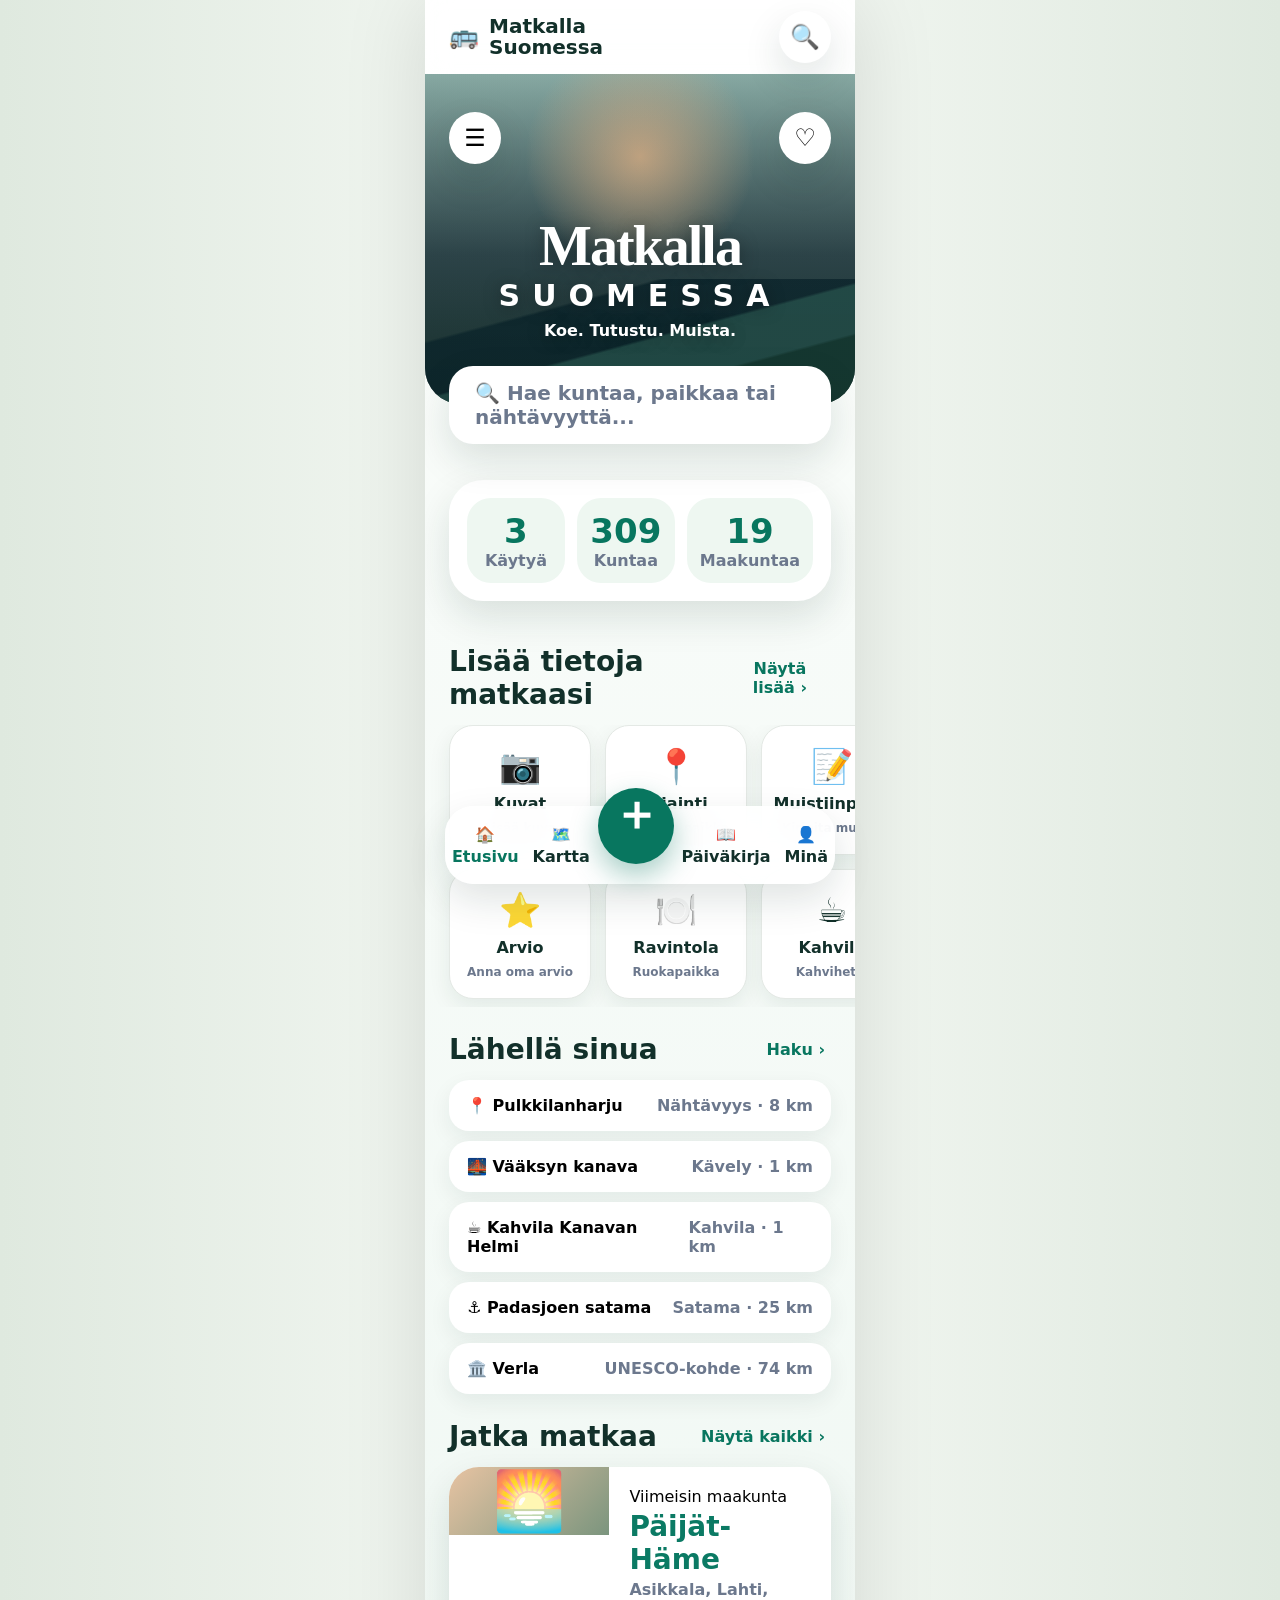
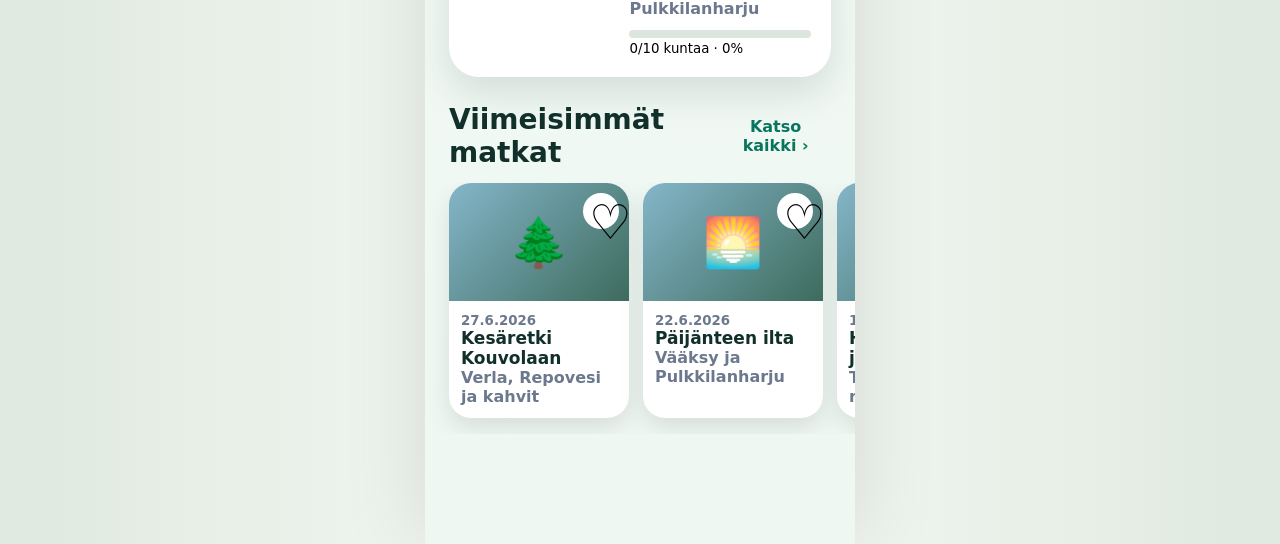
==== commit d203d85c: "Add files via upload" ====
--- a/kartta.html
+++ b/kartta.html
@@ -4,7 +4,7 @@
   <meta charset="UTF-8" />
   <meta name="viewport" content="width=device-width, initial-scale=1.0" />
   <title>Matkalla Suomessa</title>
-  <link rel="stylesheet" href="styles.css" />
+  <link rel="stylesheet" href="tyylit.css" />
 </head>
 <body>
   <div class="app-shell">
@@ -22,6 +22,6 @@
     </nav>
   </div>
   <script src="data.js"></script>
-  <script src="app.js"></script>
+  <script src="sovellus.js"></script>
 </body>
 </html>
--- a/tyylit.css
+++ b/tyylit.css
@@ -0,0 +1,7 @@
+:root{--green:#08765f;--dark:#12302a;--muted:#6c788d;--soft:#eef7f1;--line:#e4e9e5;--gold:#c89413;--shadow:0 16px 38px rgba(19,48,42,.13)}
+*{box-sizing:border-box} body{margin:0;background:linear-gradient(90deg,#dfe9df,#f8fbf7,#dfe9df);font-family:Inter,system-ui,-apple-system,Segoe UI,sans-serif;color:var(--dark)} button,input,textarea{font:inherit} button{cursor:pointer}
+.app-shell{width:min(100%,430px);min-height:100vh;margin:0 auto;background:linear-gradient(#fbfdfb,#eef7f2);position:relative;overflow:hidden;padding-bottom:110px;box-shadow:0 0 80px rgba(0,0,0,.12)}
+.topbar{height:74px;display:flex;align-items:center;justify-content:space-between;padding:0 24px;background:rgba(255,255,255,.82);backdrop-filter:blur(12px);position:sticky;top:0;z-index:8}.brand{font-weight:900;display:flex;gap:10px;align-items:center;line-height:1.05;font-size:20px}.logo{font-size:24px}.icon,.round,.back{border:0;background:#fff;border-radius:999px;box-shadow:var(--shadow);width:52px;height:52px;font-size:24px}.bottomnav{position:fixed;left:50%;bottom:16px;transform:translateX(-50%);width:min(390px,calc(100% - 28px));height:78px;background:rgba(255,255,255,.92);backdrop-filter:blur(16px);border-radius:28px;display:flex;justify-content:space-around;align-items:center;box-shadow:var(--shadow);z-index:20}.bottomnav button{border:0;background:transparent;color:var(--dark);font-weight:800;display:flex;flex-direction:column;align-items:center;gap:3px}.bottomnav .active{color:var(--green)}.bottomnav .plus{width:76px;height:76px;border-radius:50%;background:var(--green);color:white;font-size:48px;line-height:1;transform:translateY(-19px);box-shadow:0 12px 28px rgba(8,118,95,.35)}
+.hero{height:330px;margin:0 0 0;border-radius:0 0 36px 36px;position:relative;background:linear-gradient(180deg,rgba(21,35,34,.1),rgba(21,35,34,.25)),radial-gradient(circle at 50% 25%,#d9b58e,transparent 35%),linear-gradient(#94b8b1,#314a50 55%,#17332e);overflow:hidden}.hero:after{content:"";position:absolute;left:-30px;right:-30px;bottom:-25px;height:150px;background:linear-gradient(165deg,transparent 0 25%,rgba(10,35,42,.75) 26% 45%,rgba(34,74,70,.9) 46% 63%,rgba(21,55,48,.94) 64%);filter:blur(.2px)}.round.left{position:absolute;left:24px;top:38px;z-index:2}.round.right{position:absolute;right:24px;top:38px;z-index:2}.hero-text{position:absolute;z-index:2;left:36px;right:36px;bottom:64px;text-align:center;color:white;text-shadow:0 2px 18px rgba(0,0,0,.35)}.script-title{font-size:56px;font-weight:900;letter-spacing:-2px;font-family:Segoe Script,Bradley Hand,cursive}.hero-main{font-size:30px;letter-spacing:12px;font-weight:900}.hero-text p{margin:8px 0 0;font-weight:800}.searchbar{margin:-38px 24px 18px;position:relative;z-index:4;width:calc(100% - 48px);border:0;background:#fff;border-radius:24px;min-height:78px;text-align:left;padding:0 26px;font-size:20px;font-weight:900;color:var(--muted);box-shadow:var(--shadow)}
+h1{font-size:42px;line-height:1.05;margin:0 0 14px} h2{font-size:28px;margin:0}.section-head{padding:26px 24px 14px;display:flex;align-items:center;justify-content:space-between}.section-head button{border:0;background:transparent;color:var(--green);font-weight:900}.stats-card{margin:18px 24px;background:#fff;border-radius:34px;padding:18px;box-shadow:var(--shadow);display:flex;gap:12px}.stats-card.three>div{flex:1;background:var(--soft);border-radius:24px;text-align:center;padding:13px}.stats-card strong{display:block;font-size:34px;color:var(--green)}.stats-card span{font-weight:900;color:var(--muted)}
+.action-grid{display:grid;grid-template-columns:repeat(4,142px);gap:14px;overflow-x:auto;padding:0 24px 8px;scrollbar-width:none}.action-grid.compact{grid-template-columns:repeat(2,1fr);overflow:visible}.action-card{min-height:130px;border:1px solid var(--line);background:#fff;border-radius:24px;box-shadow:0 8px 22px rgba(19,48,42,.08);display:flex;flex-direction:column;align-items:center;justify-content:center;gap:8px;font-weight:900;color:var(--dark)}.action-card span{font-size:34px}.action-card small{color:var(--muted);font-size:12px}.near-list{padding:0 24px;display:grid;gap:10px}.near-card,.region-card,.search-results button{border:0;background:#fff;border-radius:20px;padding:16px 18px;text-align:left;box-shadow:0 8px 22px rgba(19,48,42,.07);display:flex;justify-content:space-between;align-items:center}.near-card span,.region-card span,.search-results span{color:var(--muted);font-weight:800}.continue-card{margin:0 24px;border:0;background:#fff;border-radius:30px;box-shadow:var(--shadow);display:grid;grid-template-columns:42% 1fr;overflow:hidden;text-align:left;padding:0}.continue-img{background:linear-gradient(135deg,#e7c3a2,#7b957e);font-size:58px;display:grid;place-items:center}.continue-card div:last-child{padding:20px}.continue-card h3{font-size:28px;margin:4px 0;color:#0b7a64}.continue-card p{margin:0 0 12px;color:var(--muted);font-weight:700}.bar{height:8px;background:#dce6df;border-radius:99px;overflow:hidden}.bar i{display:block;height:100%;background:var(--green);border-radius:99px}.trip-row,.place-row{display:flex;gap:14px;overflow-x:auto;padding:0 24px 16px}.trip-card{min-width:180px;background:#fff;border-radius:22px;overflow:hidden;box-shadow:0 10px 24px rgba(0,0,0,.1)}.trip-card .photo{height:118px;background:linear-gradient(135deg,#84b6c9,#3d6b5d);font-size:48px;display:grid;place-items:center;position:relative}.trip-card .photo button{position:absolute;right:10px;top:10px;border:0;border-radius:50%;background:#fff;width:36px;height:36px}.trip-card div:last-child{padding:12px;display:grid}.trip-card b{font-size:17px}.trip-card span,.trip-card small{color:var(--muted);font-weight:800}.page-title,.map-head{padding:36px 24px 18px}.page-title p,.map-head p{font-size:22px;color:var(--muted);font-weight:800;line-height:1.25}.map-stats{margin:0 24px 16px;display:flex;justify-content:space-between;background:#fff;border-radius:30px;padding:18px 22px;box-shadow:var(--shadow);font-size:20px}.finland-card{margin:0 24px;background:#fff;border-radius:36px;box-shadow:var(--shadow);height:560px;position:relative;overflow:hidden}.finland-svg{position:absolute;inset:18px;width:calc(100% - 36px);height:calc(100% - 36px)}.land,.aland{fill:url(#land);stroke:#08765f;stroke-width:8;stroke-linejoin:round}.lake{fill:#9bd4da;opacity:.75}.lake.small{opacity:.55}.region-pin{position:absolute;transform:translate(-50%,-50%);border:4px solid #e6ebef;background:#fff;border-radius:18px;min-width:64px;min-height:64px;box-shadow:0 8px 22px rgba(0,0,0,.12);font-weight:900;color:var(--dark)}.region-pin b,.region-pin span{display:block}.region-pin.started{background:var(--green);color:#fff}.region-pin.done{background:var(--gold);color:#fff}.legend{display:flex;gap:16px;justify-content:center;padding:14px;font-weight:900}.legend i{display:inline-block;width:12px;height:12px;border-radius:50%;border:2px solid #cbd3d7;margin-right:6px}.legend .started{background:var(--green);border-color:var(--green)}.legend .done{background:var(--gold);border-color:var(--gold)}.region-grid{display:grid;grid-template-columns:1fr 1fr;gap:12px;padding:0 24px 24px}.region-card{display:block}.region-card b{display:block;margin-bottom:5px}.region-card .bar{margin-top:10px}.region-hero{height:360px;background:linear-gradient(180deg,rgba(0,0,0,.1),rgba(0,0,0,.45)),linear-gradient(135deg,#83b3a2,#244b49);color:#fff;border-radius:0 0 34px 34px;padding:28px;display:flex;align-items:flex-end;position:relative}.region-hero h1{font-size:52px;text-shadow:0 2px 18px rgba(0,0,0,.25)}.region-hero p{font-size:18px;font-weight:800}.region-hero .back{position:absolute;left:20px;top:24px}.feature-note{margin:18px 24px;padding:18px;background:#fff;border-radius:24px;box-shadow:var(--shadow);font-weight:800}.place-row article{min-width:150px;background:#fff;border-radius:20px;padding:18px;box-shadow:0 8px 22px rgba(0,0,0,.08);display:grid;gap:8px}.profile-card{margin:0 24px 20px;background:#fff;border-radius:30px;text-align:center;padding:26px;box-shadow:var(--shadow)}.avatar{margin:auto;width:82px;height:82px;border-radius:50%;background:var(--green);color:#fff;display:grid;place-items:center;font-size:42px;font-weight:900}.trip-list{padding:0 24px;display:grid;gap:14px}.trip-form{padding:0 24px;display:grid;gap:14px}.trip-form label{display:grid;gap:6px;font-weight:900}.trip-form input,.trip-form textarea,.big-input{width:100%;border:1px solid var(--line);border-radius:18px;padding:16px;background:#fff}.trip-form textarea{min-height:130px}.trip-form button{border:0;background:var(--green);color:#fff;border-radius:18px;padding:16px;font-weight:900}.search-results{padding:20px 24px;display:grid;gap:10px}
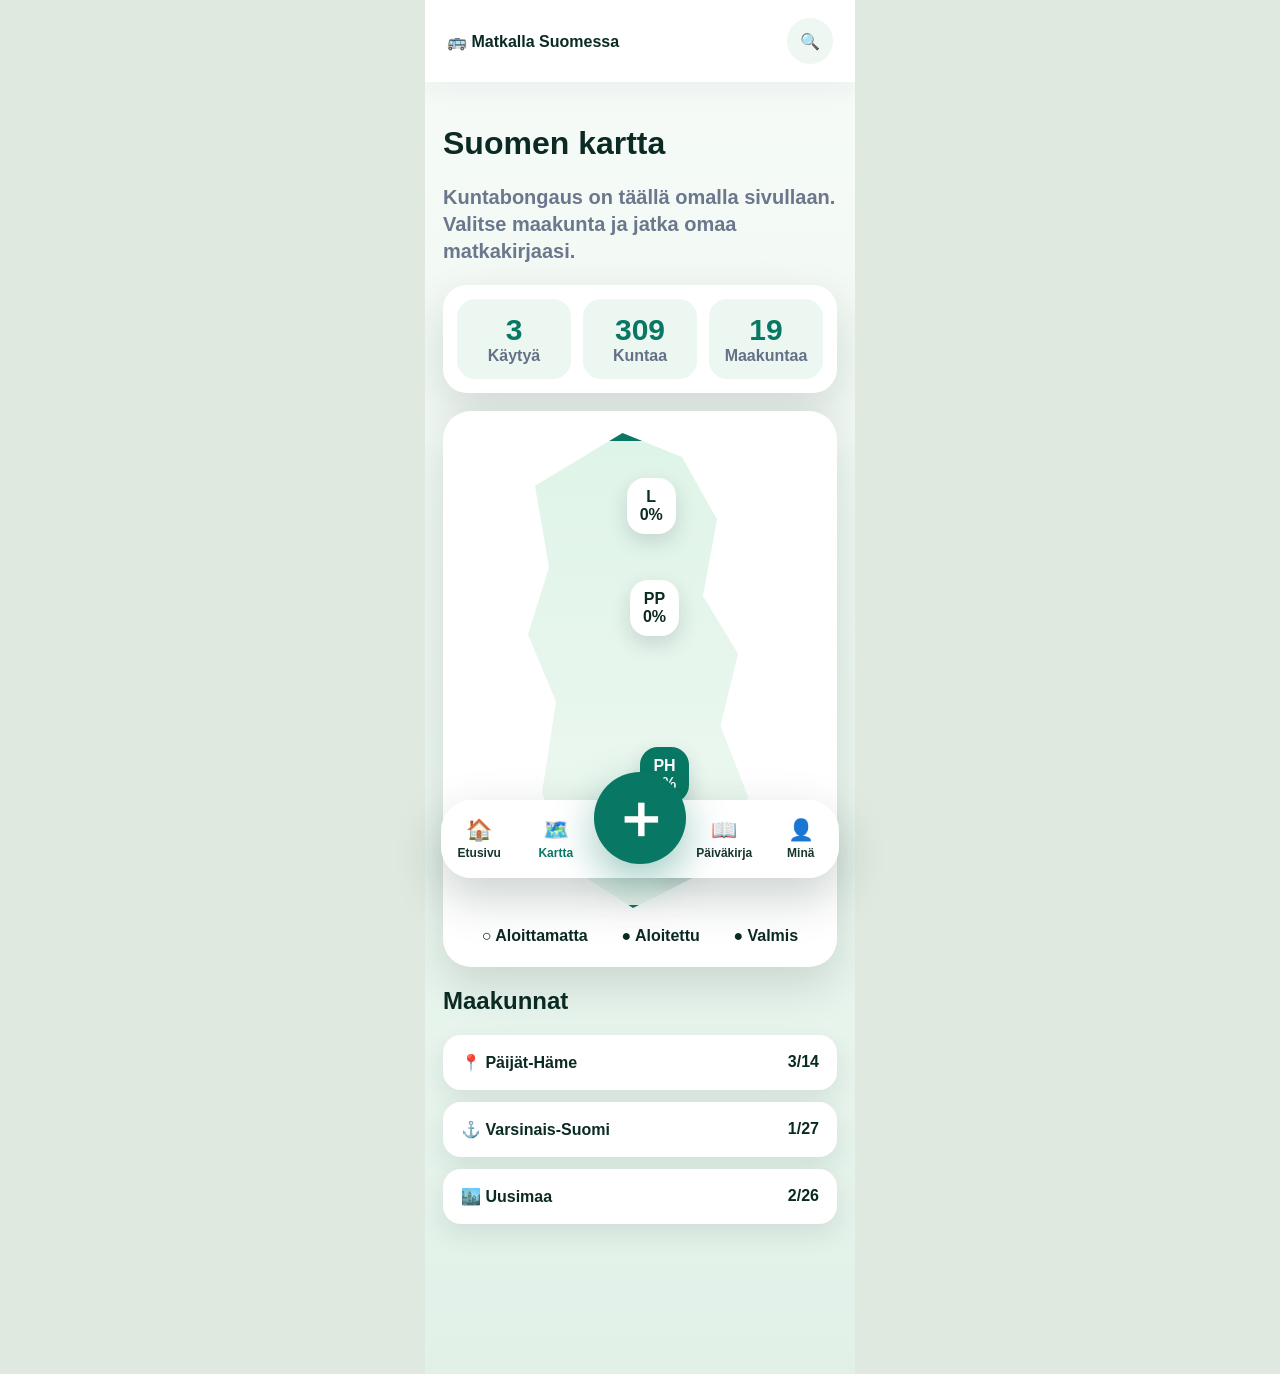
==== commit 90a193ac: "Add files via upload" ====
--- a/kartta.html
+++ b/kartta.html
@@ -1,27 +1 @@
-<!DOCTYPE html>
-<html lang="fi">
-<head>
-  <meta charset="UTF-8" />
-  <meta name="viewport" content="width=device-width, initial-scale=1.0" />
-  <title>Matkalla Suomessa</title>
-  <link rel="stylesheet" href="tyylit.css" />
-</head>
-<body>
-  <div class="app-shell">
-    <header class="topbar">
-      <div class="brand"><span class="logo">🚌</span><span>Matkalla<br>Suomessa</span></div>
-      <button class="icon" onclick="showSearch()" title="Haku">🔍</button>
-    </header>
-    <main id="view"></main>
-    <nav class="bottomnav">
-      <button data-nav="home" onclick="go('home')">🏠<span>Etusivu</span></button>
-      <button data-nav="map" onclick="go('map')">🗺️<span>Kartta</span></button>
-      <button class="plus" onclick="go('newTrip')">＋</button>
-      <button data-nav="trips" onclick="go('trips')">📖<span>Päiväkirja</span></button>
-      <button data-nav="profile" onclick="go('profile')">👤<span>Minä</span></button>
-    </nav>
-  </div>
-  <script src="data.js"></script>
-  <script src="sovellus.js"></script>
-</body>
-</html>
+<!doctype html><html lang="fi"><head><meta charset="utf-8"><meta name="viewport" content="width=device-width, initial-scale=1"><title>Kartta</title><link rel="stylesheet" href="tyylit.css"></head><body><div class="app page"><header class="page-head"><b>🚌 Matkalla Suomessa</b><button onclick="showSearch()">🔍</button></header><main class="content"><h1>Suomen kartta</h1><p class="lead">Kuntabongaus on täällä omalla sivullaan. Valitse maakunta ja jatka omaa matkakirjaasi.</p><section class="stats"><div><b>3</b><span>Käytyä</span></div><div><b>309</b><span>Kuntaa</span></div><div><b>19</b><span>Maakuntaa</span></div></section><section class="map-card"><div class="finland-shape"><span class="pin p1">L<br>0%</span><span class="pin p2">PP<br>0%</span><span class="pin p3">PH<br>8%</span><span class="pin p4">VS<br>4%</span><span class="pin p5">U<br>0%</span></div><div class="legend"><span>○ Aloittamatta</span><span>● Aloitettu</span><span>● Valmis</span></div></section><h2>Maakunnat</h2><div class="region-list"><button onclick="location.href='paijat-hame.html'">📍 Päijät-Häme <span>3/14</span></button><button>⚓ Varsinais-Suomi <span>1/27</span></button><button>🏙️ Uusimaa <span>2/26</span></button></div></main><nav class="bottomnav"><button onclick="go('home')">🏠<span>Etusivu</span></button><button class="active" onclick="go('map')">🗺️<span>Kartta</span></button><button class="center" onclick="go('newTrip')">＋</button><button onclick="go('diary')">📖<span>Päiväkirja</span></button><button onclick="go('profile')">👤<span>Minä</span></button></nav></div><script src="data.js"></script><script src="sovellus.js"></script></body></html>
--- a/tyylit.css
+++ b/tyylit.css
@@ -1,7 +1 @@
-:root{--green:#08765f;--dark:#12302a;--muted:#6c788d;--soft:#eef7f1;--line:#e4e9e5;--gold:#c89413;--shadow:0 16px 38px rgba(19,48,42,.13)}
-*{box-sizing:border-box} body{margin:0;background:linear-gradient(90deg,#dfe9df,#f8fbf7,#dfe9df);font-family:Inter,system-ui,-apple-system,Segoe UI,sans-serif;color:var(--dark)} button,input,textarea{font:inherit} button{cursor:pointer}
-.app-shell{width:min(100%,430px);min-height:100vh;margin:0 auto;background:linear-gradient(#fbfdfb,#eef7f2);position:relative;overflow:hidden;padding-bottom:110px;box-shadow:0 0 80px rgba(0,0,0,.12)}
-.topbar{height:74px;display:flex;align-items:center;justify-content:space-between;padding:0 24px;background:rgba(255,255,255,.82);backdrop-filter:blur(12px);position:sticky;top:0;z-index:8}.brand{font-weight:900;display:flex;gap:10px;align-items:center;line-height:1.05;font-size:20px}.logo{font-size:24px}.icon,.round,.back{border:0;background:#fff;border-radius:999px;box-shadow:var(--shadow);width:52px;height:52px;font-size:24px}.bottomnav{position:fixed;left:50%;bottom:16px;transform:translateX(-50%);width:min(390px,calc(100% - 28px));height:78px;background:rgba(255,255,255,.92);backdrop-filter:blur(16px);border-radius:28px;display:flex;justify-content:space-around;align-items:center;box-shadow:var(--shadow);z-index:20}.bottomnav button{border:0;background:transparent;color:var(--dark);font-weight:800;display:flex;flex-direction:column;align-items:center;gap:3px}.bottomnav .active{color:var(--green)}.bottomnav .plus{width:76px;height:76px;border-radius:50%;background:var(--green);color:white;font-size:48px;line-height:1;transform:translateY(-19px);box-shadow:0 12px 28px rgba(8,118,95,.35)}
-.hero{height:330px;margin:0 0 0;border-radius:0 0 36px 36px;position:relative;background:linear-gradient(180deg,rgba(21,35,34,.1),rgba(21,35,34,.25)),radial-gradient(circle at 50% 25%,#d9b58e,transparent 35%),linear-gradient(#94b8b1,#314a50 55%,#17332e);overflow:hidden}.hero:after{content:"";position:absolute;left:-30px;right:-30px;bottom:-25px;height:150px;background:linear-gradient(165deg,transparent 0 25%,rgba(10,35,42,.75) 26% 45%,rgba(34,74,70,.9) 46% 63%,rgba(21,55,48,.94) 64%);filter:blur(.2px)}.round.left{position:absolute;left:24px;top:38px;z-index:2}.round.right{position:absolute;right:24px;top:38px;z-index:2}.hero-text{position:absolute;z-index:2;left:36px;right:36px;bottom:64px;text-align:center;color:white;text-shadow:0 2px 18px rgba(0,0,0,.35)}.script-title{font-size:56px;font-weight:900;letter-spacing:-2px;font-family:Segoe Script,Bradley Hand,cursive}.hero-main{font-size:30px;letter-spacing:12px;font-weight:900}.hero-text p{margin:8px 0 0;font-weight:800}.searchbar{margin:-38px 24px 18px;position:relative;z-index:4;width:calc(100% - 48px);border:0;background:#fff;border-radius:24px;min-height:78px;text-align:left;padding:0 26px;font-size:20px;font-weight:900;color:var(--muted);box-shadow:var(--shadow)}
-h1{font-size:42px;line-height:1.05;margin:0 0 14px} h2{font-size:28px;margin:0}.section-head{padding:26px 24px 14px;display:flex;align-items:center;justify-content:space-between}.section-head button{border:0;background:transparent;color:var(--green);font-weight:900}.stats-card{margin:18px 24px;background:#fff;border-radius:34px;padding:18px;box-shadow:var(--shadow);display:flex;gap:12px}.stats-card.three>div{flex:1;background:var(--soft);border-radius:24px;text-align:center;padding:13px}.stats-card strong{display:block;font-size:34px;color:var(--green)}.stats-card span{font-weight:900;color:var(--muted)}
-.action-grid{display:grid;grid-template-columns:repeat(4,142px);gap:14px;overflow-x:auto;padding:0 24px 8px;scrollbar-width:none}.action-grid.compact{grid-template-columns:repeat(2,1fr);overflow:visible}.action-card{min-height:130px;border:1px solid var(--line);background:#fff;border-radius:24px;box-shadow:0 8px 22px rgba(19,48,42,.08);display:flex;flex-direction:column;align-items:center;justify-content:center;gap:8px;font-weight:900;color:var(--dark)}.action-card span{font-size:34px}.action-card small{color:var(--muted);font-size:12px}.near-list{padding:0 24px;display:grid;gap:10px}.near-card,.region-card,.search-results button{border:0;background:#fff;border-radius:20px;padding:16px 18px;text-align:left;box-shadow:0 8px 22px rgba(19,48,42,.07);display:flex;justify-content:space-between;align-items:center}.near-card span,.region-card span,.search-results span{color:var(--muted);font-weight:800}.continue-card{margin:0 24px;border:0;background:#fff;border-radius:30px;box-shadow:var(--shadow);display:grid;grid-template-columns:42% 1fr;overflow:hidden;text-align:left;padding:0}.continue-img{background:linear-gradient(135deg,#e7c3a2,#7b957e);font-size:58px;display:grid;place-items:center}.continue-card div:last-child{padding:20px}.continue-card h3{font-size:28px;margin:4px 0;color:#0b7a64}.continue-card p{margin:0 0 12px;color:var(--muted);font-weight:700}.bar{height:8px;background:#dce6df;border-radius:99px;overflow:hidden}.bar i{display:block;height:100%;background:var(--green);border-radius:99px}.trip-row,.place-row{display:flex;gap:14px;overflow-x:auto;padding:0 24px 16px}.trip-card{min-width:180px;background:#fff;border-radius:22px;overflow:hidden;box-shadow:0 10px 24px rgba(0,0,0,.1)}.trip-card .photo{height:118px;background:linear-gradient(135deg,#84b6c9,#3d6b5d);font-size:48px;display:grid;place-items:center;position:relative}.trip-card .photo button{position:absolute;right:10px;top:10px;border:0;border-radius:50%;background:#fff;width:36px;height:36px}.trip-card div:last-child{padding:12px;display:grid}.trip-card b{font-size:17px}.trip-card span,.trip-card small{color:var(--muted);font-weight:800}.page-title,.map-head{padding:36px 24px 18px}.page-title p,.map-head p{font-size:22px;color:var(--muted);font-weight:800;line-height:1.25}.map-stats{margin:0 24px 16px;display:flex;justify-content:space-between;background:#fff;border-radius:30px;padding:18px 22px;box-shadow:var(--shadow);font-size:20px}.finland-card{margin:0 24px;background:#fff;border-radius:36px;box-shadow:var(--shadow);height:560px;position:relative;overflow:hidden}.finland-svg{position:absolute;inset:18px;width:calc(100% - 36px);height:calc(100% - 36px)}.land,.aland{fill:url(#land);stroke:#08765f;stroke-width:8;stroke-linejoin:round}.lake{fill:#9bd4da;opacity:.75}.lake.small{opacity:.55}.region-pin{position:absolute;transform:translate(-50%,-50%);border:4px solid #e6ebef;background:#fff;border-radius:18px;min-width:64px;min-height:64px;box-shadow:0 8px 22px rgba(0,0,0,.12);font-weight:900;color:var(--dark)}.region-pin b,.region-pin span{display:block}.region-pin.started{background:var(--green);color:#fff}.region-pin.done{background:var(--gold);color:#fff}.legend{display:flex;gap:16px;justify-content:center;padding:14px;font-weight:900}.legend i{display:inline-block;width:12px;height:12px;border-radius:50%;border:2px solid #cbd3d7;margin-right:6px}.legend .started{background:var(--green);border-color:var(--green)}.legend .done{background:var(--gold);border-color:var(--gold)}.region-grid{display:grid;grid-template-columns:1fr 1fr;gap:12px;padding:0 24px 24px}.region-card{display:block}.region-card b{display:block;margin-bottom:5px}.region-card .bar{margin-top:10px}.region-hero{height:360px;background:linear-gradient(180deg,rgba(0,0,0,.1),rgba(0,0,0,.45)),linear-gradient(135deg,#83b3a2,#244b49);color:#fff;border-radius:0 0 34px 34px;padding:28px;display:flex;align-items:flex-end;position:relative}.region-hero h1{font-size:52px;text-shadow:0 2px 18px rgba(0,0,0,.25)}.region-hero p{font-size:18px;font-weight:800}.region-hero .back{position:absolute;left:20px;top:24px}.feature-note{margin:18px 24px;padding:18px;background:#fff;border-radius:24px;box-shadow:var(--shadow);font-weight:800}.place-row article{min-width:150px;background:#fff;border-radius:20px;padding:18px;box-shadow:0 8px 22px rgba(0,0,0,.08);display:grid;gap:8px}.profile-card{margin:0 24px 20px;background:#fff;border-radius:30px;text-align:center;padding:26px;box-shadow:var(--shadow)}.avatar{margin:auto;width:82px;height:82px;border-radius:50%;background:var(--green);color:#fff;display:grid;place-items:center;font-size:42px;font-weight:900}.trip-list{padding:0 24px;display:grid;gap:14px}.trip-form{padding:0 24px;display:grid;gap:14px}.trip-form label{display:grid;gap:6px;font-weight:900}.trip-form input,.trip-form textarea,.big-input{width:100%;border:1px solid var(--line);border-radius:18px;padding:16px;background:#fff}.trip-form textarea{min-height:130px}.trip-form button{border:0;background:var(--green);color:#fff;border-radius:18px;padding:16px;font-weight:900}.search-results{padding:20px 24px;display:grid;gap:10px}
+:root{--green:#087763;--green2:#0b8f78;--deep:#0b2a23;--muted:#6d7788;--bg:#edf7f1;--card:#fff;--shadow:0 18px 45px rgba(12,37,31,.14);--soft:0 10px 26px rgba(12,37,31,.09)}*{box-sizing:border-box}html{background:#dfe9df}body{margin:0;background:#dfe9df;font-family:-apple-system,BlinkMacSystemFont,"Segoe UI",Roboto,Arial,sans-serif;color:var(--deep)}button{font:inherit;border:0;background:none;color:inherit;cursor:pointer}.app{max-width:430px;min-height:100vh;margin:0 auto;background:linear-gradient(180deg,#f7fbf8 0%,#eaf6ef 62%,#e1f1e8 100%);position:relative;overflow:hidden;padding-bottom:150px}.content{padding:0 18px}.hero{position:relative;color:white}.real-hero{height:565px;padding:28px 22px 0}.hero-photo{position:absolute;inset:0;background:linear-gradient(180deg,rgba(3,18,23,.03),rgba(6,24,31,.38) 45%,rgba(6,24,28,.88) 100%),radial-gradient(circle at 73% 25%,rgba(239,189,116,.78) 0 8%,transparent 18%),linear-gradient(155deg,#87c2d0 0 27%,#315d65 28% 47%,#09272e 48% 100%);overflow:hidden}.hero-photo:before{content:"";position:absolute;left:-10%;right:-10%;bottom:126px;height:130px;background:linear-gradient(135deg,rgba(255,255,255,.03),rgba(255,255,255,.16));transform:skewY(-12deg)}.hero-photo:after{content:"";position:absolute;left:-18%;right:-18%;bottom:-96px;height:205px;background:linear-gradient(180deg,#fbfffb,#eff8f2);border-radius:50% 50% 0 0}.toprow{display:flex;justify-content:space-between;align-items:center;position:relative;z-index:2}.top-actions{display:flex;gap:14px}.round{width:62px;height:62px;border-radius:50%;display:grid;place-items:center;font-size:27px}.glass{background:rgba(255,255,255,.93);color:var(--deep);box-shadow:0 15px 35px rgba(0,0,0,.13);backdrop-filter:blur(10px)}.bell{position:relative}.bell:after{content:"";width:11px;height:11px;background:#ff5270;border-radius:50%;position:absolute;right:14px;top:13px}.brand-hero{position:relative;z-index:2;text-align:center;margin-top:86px;text-shadow:0 4px 20px rgba(0,0,0,.27)}.script{font-size:67px;line-height:.98;font-style:italic;font-weight:800;letter-spacing:-4px}.wide{font-size:34px;letter-spacing:16px;font-weight:900;margin:16px 0 0 13px}.brand-hero p{font-size:20px;font-weight:900;margin:22px 0 0}.search{border:0;background:white;box-shadow:var(--shadow);color:#6f7888;font-weight:900;text-align:left}.hero-search{position:relative;z-index:4;margin:84px auto 0;width:100%;min-height:74px;border-radius:30px;padding:20px 24px;font-size:18px;display:flex;align-items:center}.home-content{position:relative;z-index:5;margin-top:-118px}.quick-grid{display:grid;grid-template-columns:1fr 1fr;gap:18px}.quick-card{min-height:176px;background:rgba(255,255,255,.94);border-radius:30px;box-shadow:var(--shadow);padding:22px 18px;text-align:left;position:relative;backdrop-filter:blur(8px)}.quick-card b{display:block;font-size:25px;line-height:1.05;margin:14px 0 9px}.quick-card small{display:block;color:#52605d;font-weight:800;line-height:1.25}.quick-card em{position:absolute;right:16px;bottom:30px;font-size:40px;font-style:normal;color:#0d3a32}.icon{width:58px;height:58px;border-radius:20px;background:#eaf5ef;display:grid;place-items:center;font-size:30px}.icon.plus{background:var(--green);color:white;border-radius:50%;font-size:42px}.section-title{display:flex;justify-content:space-between;align-items:flex-end;margin:36px 0 16px}.section-title.first{margin-top:38px}.section-title h2{font-size:32px;line-height:1.08;margin:0;letter-spacing:-.8px}.section-title button{color:var(--green);font-weight:900;font-size:17px}.continue-card{background:#fff;border-radius:30px;box-shadow:var(--shadow);overflow:hidden}.continue-card.premium{display:grid;grid-template-columns:43% 57%;min-height:176px}.continue-img{min-height:176px}.fire{background:linear-gradient(180deg,rgba(0,0,0,.05),rgba(0,0,0,.35)),radial-gradient(circle at 44% 75%,#ffb14e 0 8%,transparent 20%),linear-gradient(135deg,#1a3b48,#0b222b 52%,#d89450 53%,#f1c177)}.continue-body{padding:22px 20px}.continue-body small{color:#1684e7;font-weight:900}.continue-body h3{font-size:28px;margin:7px 0 4px;letter-spacing:-.7px}.continue-body p{color:#687574;font-weight:800;margin:0 0 14px;font-size:14px;line-height:1.25}.bar{height:8px;background:#e6ece9;border-radius:99px;overflow:hidden}.bar span{height:100%;display:block;background:#159783;border-radius:99px}.row{display:flex;justify-content:space-between;margin-top:12px;font-size:13px;font-weight:900;color:#5e6968}.row b{color:#16806e}.favorite-row{display:flex;gap:16px;overflow-x:auto;padding:1px 2px 12px;scroll-snap-type:x mandatory}.favorite-row::-webkit-scrollbar{display:none}.fav{min-width:146px;height:178px;border-radius:24px;box-shadow:var(--shadow);padding:14px;color:white;display:flex;flex-direction:column;justify-content:flex-end;position:relative;overflow:hidden;scroll-snap-align:start;background:#234}.fav:before{content:"";position:absolute;inset:0;background:linear-gradient(180deg,rgba(0,0,0,0),rgba(0,0,0,.75))}.fav *{position:relative}.fav button{position:absolute;right:11px;top:11px;width:36px;height:36px;border-radius:50%;background:white;color:#ee4266;font-size:21px}.fav b{font-size:18px}.fav span{font-size:13px;font-weight:800}.castle{background:linear-gradient(135deg,#2e5b70,#172024)}.coast{background:linear-gradient(135deg,#72bce5,#a55732)}.lake{background:linear-gradient(135deg,#f19b38,#132b4a)}.north{background:linear-gradient(135deg,#31bb91,#142033)}.tool-grid{display:grid;grid-template-columns:repeat(4,1fr);gap:13px}.tool-grid button{height:108px;border-radius:25px;background:#fff;box-shadow:var(--soft);font-size:30px;font-weight:900;display:flex;flex-direction:column;justify-content:center;align-items:center}.tool-grid span{font-size:13px;margin-top:9px}.near-list{display:grid;gap:15px}.near-list button{min-height:94px;border-radius:26px;background:white;box-shadow:var(--soft);display:grid;grid-template-columns:64px 1fr auto;gap:14px;align-items:center;padding:16px 18px;text-align:left}.near-list b{font-size:20px;display:block}.near-list small{font-size:14px;color:#737f7c;font-weight:850;display:block;margin-top:5px}.near-list em{font-style:normal;color:var(--green);font-weight:900}.near-thumb{width:64px;height:64px;border-radius:20px;display:block;background:#eaf5ef}.pulkki{background:linear-gradient(135deg,#315f65,#9acfb3)}.cafe{background:linear-gradient(135deg,#fff2df,#9a6b48)}.camp{background:linear-gradient(135deg,#e7f7ec,#238253)}.tip-grid{display:grid;grid-template-columns:1fr 1fr;gap:14px}.tip-grid button{background:white;border-radius:25px;box-shadow:var(--soft);padding:20px;text-align:left;min-height:120px}.tip-grid span{font-size:34px}.tip-grid b{display:block;font-size:19px;margin:12px 0 4px}.tip-grid small{color:#74807d;font-weight:800}.bottom-space{height:135px}.bottomnav{position:fixed;left:50%;bottom:22px;transform:translateX(-50%);max-width:398px;width:calc(100% - 28px);height:78px;background:rgba(255,255,255,.94);backdrop-filter:blur(20px);border-radius:31px;box-shadow:0 18px 48px rgba(14,42,35,.22);display:grid;grid-template-columns:1fr 1fr 92px 1fr 1fr;align-items:center;z-index:30}.bottomnav button{font-size:21px;font-weight:900;color:#17352f}.bottomnav span{display:block;font-size:12px;margin-top:4px}.bottomnav .active{color:var(--green)}.bottomnav .center{width:92px;height:92px;border-radius:50%;background:var(--green);color:white;font-size:60px;box-shadow:0 16px 42px rgba(8,119,99,.38);margin-top:-42px;display:grid;place-items:center}.page .content{padding-top:22px}.page-head{height:82px;background:#fff;display:flex;align-items:center;justify-content:space-between;padding:0 22px;box-shadow:0 8px 30px rgba(12,37,31,.05);position:sticky;top:0;z-index:10}.page-head button{width:46px;height:46px;border-radius:50%;background:#eef7f1}.lead{color:#6b778c;font-size:20px;font-weight:800;line-height:1.35}.stats{display:grid;grid-template-columns:repeat(3,1fr);gap:12px;background:#fff;border-radius:24px;padding:14px;box-shadow:var(--shadow);margin:18px 0}.stats div{background:#edf7f1;border-radius:18px;text-align:center;padding:14px 6px}.stats b{display:block;font-size:30px;color:var(--green)}.stats span{font-weight:900;color:#637087}.map-card{background:white;border-radius:28px;box-shadow:var(--shadow);padding:22px}.finland-shape{height:480px;background:linear-gradient(180deg,#dff4e8,#eef8f1);clip-path:polygon(45% 0,62% 5%,72% 18%,68% 34%,78% 46%,73% 61%,81% 76%,67% 92%,48% 99%,31% 91%,22% 75%,26% 56%,18% 42%,24% 28%,20% 11%);border:8px solid var(--green);position:relative}.pin{position:absolute;background:white;border-radius:18px;padding:10px 13px;box-shadow:0 8px 20px rgba(30,43,51,.15);font-weight:900;text-align:center}.p1{top:8%;left:46%}.p2{top:30%;left:47%}.p3{top:66%;left:50%;background:#087763;color:white}.p4{top:78%;left:37%}.p5{top:82%;left:55%}.legend{display:flex;justify-content:space-around;font-weight:900;margin-top:14px}.region-list{display:grid;gap:12px}.region-list button{background:#fff;border-radius:18px;padding:18px;box-shadow:var(--soft);display:flex;justify-content:space-between;font-weight:900}.city-hero{height:360px;color:white;padding:28px 24px;position:relative;background:linear-gradient(180deg,rgba(10,20,25,.15),rgba(0,0,0,.62)),linear-gradient(135deg,#6aa1c9,#1a4b45);display:flex;flex-direction:column;justify-content:flex-end}.city-hero button{position:absolute;top:22px;background:white;color:var(--deep);width:50px;height:50px;border-radius:50%;font-size:28px}.city-hero button:first-child{left:20px}.city-hero button:nth-child(2){right:20px}.city-hero h1{font-size:52px;margin:0}.city-hero p{font-weight:800;font-size:18px}.note-card{background:#fff;border-radius:22px;padding:20px;box-shadow:var(--soft);margin-bottom:12px}.note-card b{font-size:20px}.note-card p{color:#647170;font-weight:700}@media(max-width:390px){.real-hero{height:545px}.script{font-size:58px}.wide{font-size:30px;letter-spacing:13px}.brand-hero{margin-top:72px}.hero-search{margin-top:80px}.home-content{margin-top:-116px}.quick-card{min-height:166px}.section-title h2{font-size:29px}.tool-grid{gap:10px}.tool-grid button{height:101px}.tool-grid span{font-size:12px}.near-list button{grid-template-columns:54px 1fr;position:relative}.near-list em{display:none}.near-thumb{width:54px;height:54px}.bottomnav{width:calc(100% - 20px)}}@media(max-width:350px){.quick-grid{grid-template-columns:1fr}.real-hero{height:610px}.home-content{margin-top:-140px}.tool-grid{grid-template-columns:repeat(2,1fr)}}
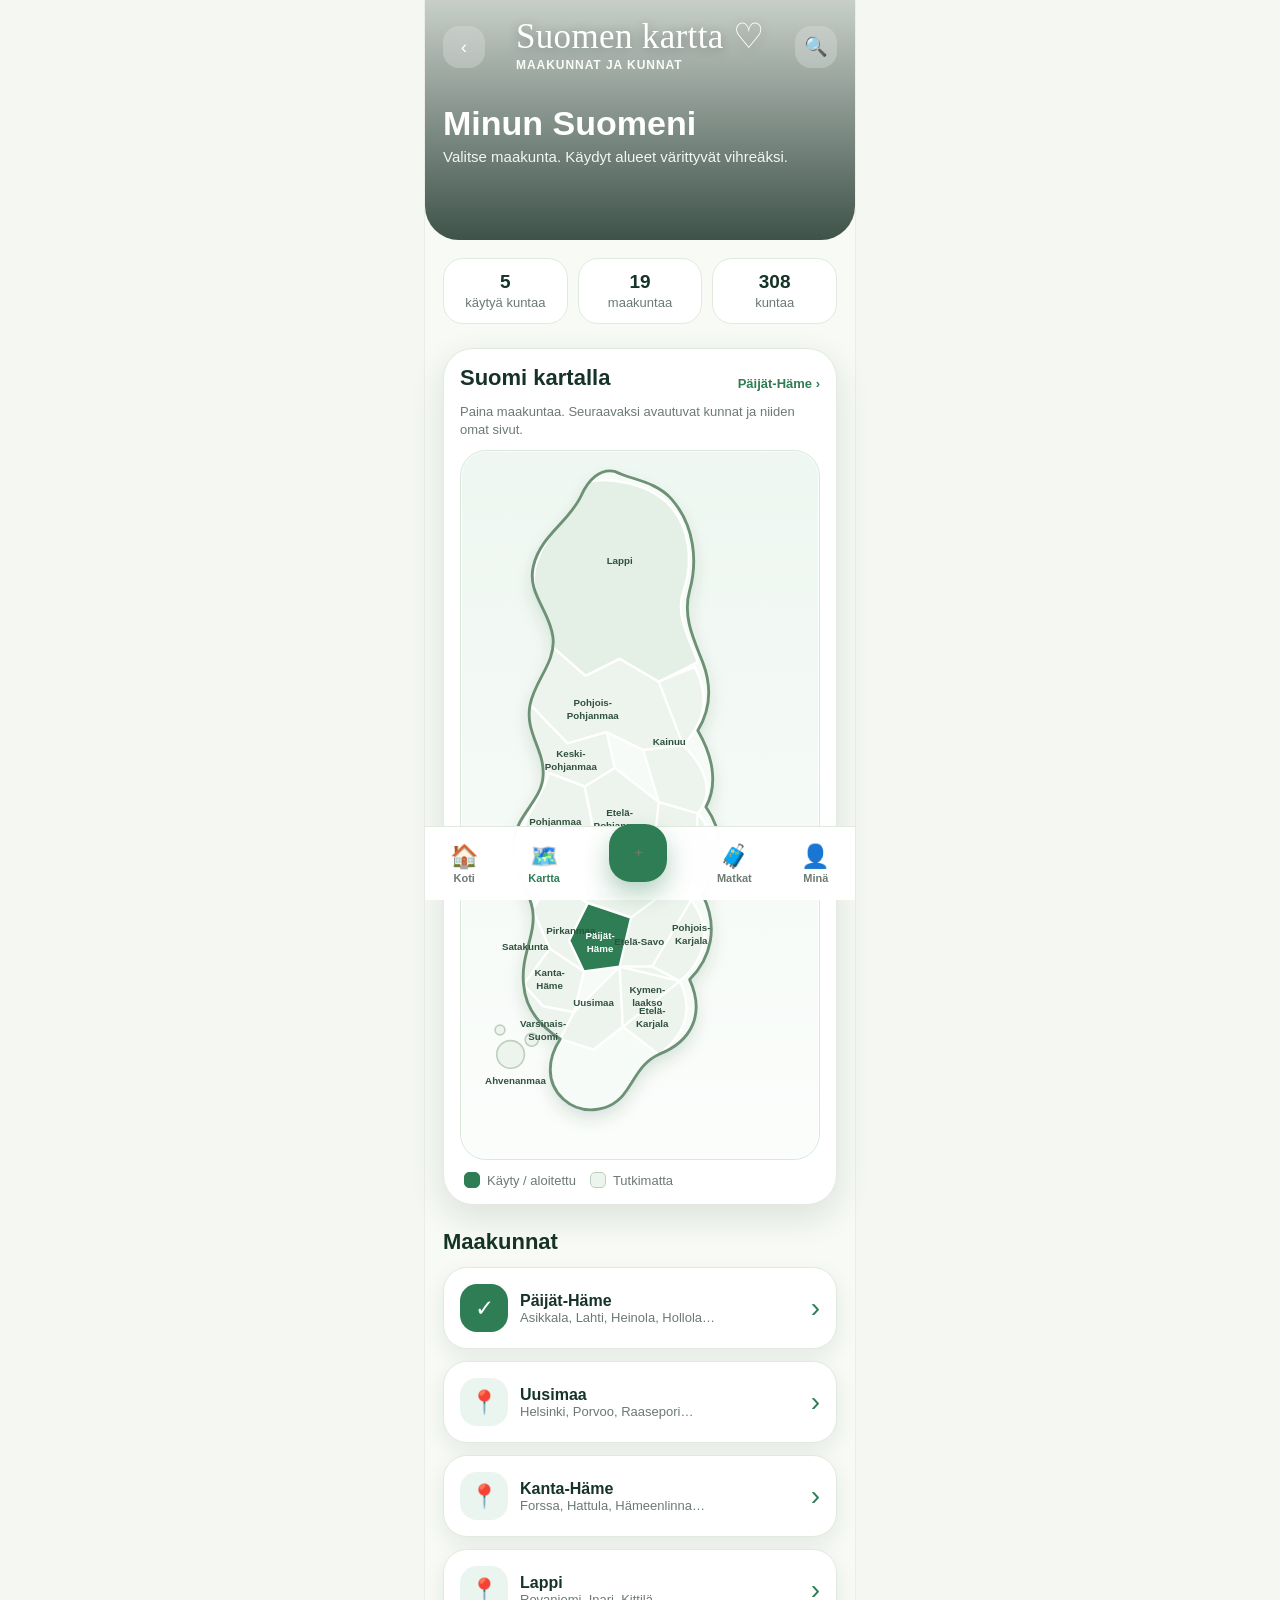
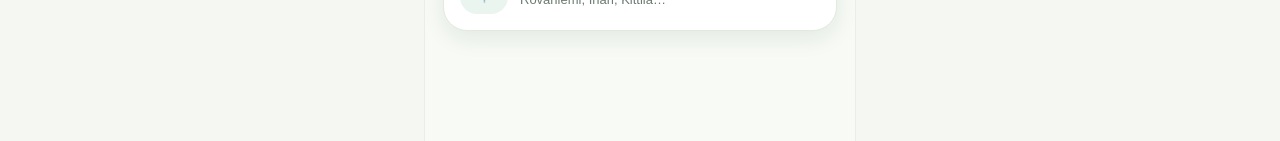
==== commit 03ff4962: "Add files via upload" ====
--- a/kartta.html
+++ b/kartta.html
@@ -1 +1,135 @@
-<!doctype html><html lang="fi"><head><meta charset="utf-8"><meta name="viewport" content="width=device-width, initial-scale=1"><title>Kartta</title><link rel="stylesheet" href="tyylit.css"></head><body><div class="app page"><header class="page-head"><b>🚌 Matkalla Suomessa</b><button onclick="showSearch()">🔍</button></header><main class="content"><h1>Suomen kartta</h1><p class="lead">Kuntabongaus on täällä omalla sivullaan. Valitse maakunta ja jatka omaa matkakirjaasi.</p><section class="stats"><div><b>3</b><span>Käytyä</span></div><div><b>309</b><span>Kuntaa</span></div><div><b>19</b><span>Maakuntaa</span></div></section><section class="map-card"><div class="finland-shape"><span class="pin p1">L<br>0%</span><span class="pin p2">PP<br>0%</span><span class="pin p3">PH<br>8%</span><span class="pin p4">VS<br>4%</span><span class="pin p5">U<br>0%</span></div><div class="legend"><span>○ Aloittamatta</span><span>● Aloitettu</span><span>● Valmis</span></div></section><h2>Maakunnat</h2><div class="region-list"><button onclick="location.href='paijat-hame.html'">📍 Päijät-Häme <span>3/14</span></button><button>⚓ Varsinais-Suomi <span>1/27</span></button><button>🏙️ Uusimaa <span>2/26</span></button></div></main><nav class="bottomnav"><button onclick="go('home')">🏠<span>Etusivu</span></button><button class="active" onclick="go('map')">🗺️<span>Kartta</span></button><button class="center" onclick="go('newTrip')">＋</button><button onclick="go('diary')">📖<span>Päiväkirja</span></button><button onclick="go('profile')">👤<span>Minä</span></button></nav></div><script src="data.js"></script><script src="sovellus.js"></script></body></html>
+<!DOCTYPE html>
+<html lang="fi">
+<head>
+  <meta charset="UTF-8">
+  <meta name="viewport" content="width=device-width, initial-scale=1.0">
+  <title>Suomen kartta</title>
+  <link rel="stylesheet" href="tyylit.css">
+</head>
+<body>
+<div class="app">
+<header class="hero small map-hero">
+  <div class="toprow">
+    <button class="icon-btn" onclick="history.back()">‹</button>
+    <div><div class="logo-script">Suomen kartta ♡</div><div class="logo-sub">Maakunnat ja kunnat</div></div>
+    <button class="icon-btn">🔍</button>
+  </div>
+  <div class="hero-title"><h1>Minun Suomeni</h1><p>Valitse maakunta. Käydyt alueet värittyvät vihreäksi.</p></div>
+</header>
+
+<main class="content">
+  <section class="kpi">
+    <div><b>5</b><span class="muted">käytyä kuntaa</span></div>
+    <div><b>19</b><span class="muted">maakuntaa</span></div>
+    <div><b>308</b><span class="muted">kuntaa</span></div>
+  </section>
+
+  <section class="section mapbox finland-card">
+    <div class="section-head"><h2>Suomi kartalla</h2><a class="more" href="paijat-hame.html">Päijät-Häme ›</a></div>
+    <p class="muted map-note top-note">Paina maakuntaa. Seuraavaksi avautuvat kunnat ja niiden omat sivut.</p>
+
+    <div class="finland-svg-wrap real-finland" aria-label="Suomen maakuntakartta">
+      <svg class="finland-svg real-map" viewBox="0 0 430 860" role="img" aria-labelledby="karttaTitle" preserveAspectRatio="xMidYMid meet">
+        <title id="karttaTitle">Suomen maakunnat oikeassa Suomen muodossa</title>
+        <defs>
+          <!-- Suomen siluetti piirretty karttamaiseksi: käsivarsi, Lappi, itäraja, Järvi-Suomi ja etelärannikko. -->
+          <path id="finlandOutline" d="
+            M185 18
+            C205 28 235 30 254 52
+            C282 84 286 128 276 164
+            C267 196 281 224 292 252
+            C303 281 302 310 286 336
+            C303 365 312 400 296 430
+            C323 468 315 507 292 538
+            C312 578 302 616 276 642
+            C295 684 279 718 238 734
+            C218 743 211 760 198 779
+            C180 806 143 809 121 789
+            C98 768 102 738 117 715
+            C92 699 74 677 72 648
+            C68 611 88 587 83 556
+            C78 525 54 505 60 470
+            C65 438 95 421 96 391
+            C98 360 73 338 80 304
+            C86 274 112 252 108 221
+            C104 188 76 168 84 134
+            C93 96 128 80 143 47
+            C151 29 166 13 185 18 Z" />
+          <clipPath id="finlandClip"><use href="#finlandOutline"/></clipPath>
+          <filter id="softShadow" x="-20%" y="-20%" width="140%" height="140%">
+            <feDropShadow dx="0" dy="10" stdDeviation="10" flood-color="#163b2a" flood-opacity="0.14"/>
+          </filter>
+        </defs>
+
+        <g filter="url(#softShadow)">
+          <use href="#finlandOutline" class="finland-base"/>
+        </g>
+
+        <g clip-path="url(#finlandClip)" class="maakunnat">
+          <a href="#" aria-label="Lappi"><path class="province lapland" d="M145 32 C174 23 224 32 250 58 C278 86 280 132 268 166 C258 194 276 224 286 252 L238 276 L190 248 L148 269 L106 232 C105 202 78 178 86 138 C96 94 127 78 145 32 Z"/></a>
+          <a href="#" aria-label="Pohjois-Pohjanmaa"><path class="province" d="M106 232 L148 269 L190 248 L238 276 L282 258 C302 296 294 327 268 354 L219 360 L174 338 L126 352 L80 304 C86 274 112 252 106 232 Z"/></a>
+          <a href="#" aria-label="Kainuu"><path class="province" d="M238 276 L282 258 C302 296 294 327 268 354 C298 384 306 414 286 438 L238 424 L219 360 L268 354 Z"/></a>
+          <a href="#" aria-label="Keski-Pohjanmaa"><path class="province" d="M80 304 L126 352 L174 338 L184 382 L147 405 L103 388 C84 368 74 340 80 304 Z"/></a>
+          <a href="#" aria-label="Pohjanmaa"><path class="province" d="M103 388 L147 405 L158 458 L126 488 L70 466 C74 434 97 416 103 388 Z"/></a>
+          <a href="#" aria-label="Etelä-Pohjanmaa"><path class="province" d="M147 405 L184 382 L238 424 L232 486 L187 498 L158 458 Z"/></a>
+          <a href="#" aria-label="Keski-Suomi"><path class="province" d="M126 488 L158 458 L187 498 L232 486 L246 535 L204 566 L151 548 L104 522 Z"/></a>
+          <a href="#" aria-label="Pohjois-Savo"><path class="province" d="M238 424 L286 438 C318 476 306 512 278 544 L246 535 L232 486 Z"/></a>
+          <a href="#" aria-label="Pohjois-Karjala"><path class="province" d="M286 438 C318 476 306 512 278 544 C306 582 294 618 264 644 L230 626 L246 535 L278 544 Z"/></a>
+          <a href="#" aria-label="Etelä-Savo"><path class="province" d="M204 566 L246 535 L278 544 L230 626 L190 626 L151 548 Z"/></a>
+          <a href="#" aria-label="Etelä-Karjala"><path class="province" d="M190 626 L230 626 L264 644 C282 682 268 712 238 734 L194 700 Z"/></a>
+          <a href="#" aria-label="Pirkanmaa"><path class="province" d="M104 522 L151 548 L190 626 L146 632 L104 604 L83 556 Z"/></a>
+          <a href="paijat-hame.html" aria-label="Päijät-Häme"><path class="province visited" d="M151 548 L204 566 L190 626 L146 632 L128 594 Z"/></a>
+          <a href="#" aria-label="Kanta-Häme"><path class="province" d="M104 604 L146 632 L134 682 L96 675 L72 648 Z"/></a>
+          <a href="#" aria-label="Satakunta"><path class="province" d="M83 556 L104 604 L72 648 C66 610 86 586 83 556 Z"/></a>
+          <a href="#" aria-label="Varsinais-Suomi"><path class="province" d="M96 675 L134 682 L117 715 C92 699 76 678 72 648 Z"/></a>
+          <a href="#" aria-label="Uusimaa"><path class="province" d="M134 682 L190 626 L194 700 L158 728 L117 715 Z"/></a>
+          <a href="#" aria-label="Kymenlaakso"><path class="province" d="M190 626 L264 644 L194 700 Z"/></a>
+        </g>
+        <use href="#finlandOutline" class="finland-outline"/>
+
+        <g class="aland" aria-label="Ahvenanmaa">
+          <a href="#"><circle class="province" cx="56" cy="734" r="17"/><circle class="province" cx="82" cy="716" r="8"/><circle class="province" cx="43" cy="704" r="6"/></a>
+        </g>
+
+        <g class="map-labels real-labels">
+          <text x="190" y="132">Lappi</text>
+          <text x="157" y="306">Pohjois-</text><text x="157" y="322">Pohjanmaa</text>
+          <text x="251" y="354">Kainuu</text>
+          <text x="130" y="368">Keski-</text><text x="130" y="384">Pohjanmaa</text>
+          <text x="111" y="452">Pohjanmaa</text>
+          <text x="190" y="441">Etelä-</text><text x="190" y="457">Pohjanmaa</text>
+          <text x="180" y="526">Keski-</text><text x="180" y="542">Suomi</text>
+          <text x="268" y="486">Pohjois-</text><text x="268" y="502">Savo</text>
+          <text x="278" y="582">Pohjois-</text><text x="278" y="598">Karjala</text>
+          <text x="214" y="600">Etelä-Savo</text>
+          <text x="230" y="684">Etelä-</text><text x="230" y="700">Karjala</text>
+          <text x="130" y="586">Pirkanmaa</text>
+          <a href="paijat-hame.html"><text class="visited-label" x="166" y="592">Päijät-</text><text class="visited-label" x="166" y="608">Häme</text></a>
+          <text x="104" y="638">Kanta-</text><text x="104" y="654">Häme</text>
+          <text x="74" y="606">Satakunta</text>
+          <text x="96" y="700">Varsinais-</text><text x="96" y="716">Suomi</text>
+          <text x="158" y="674">Uusimaa</text>
+          <text x="224" y="658">Kymen-</text><text x="224" y="674">laakso</text>
+          <text x="62" y="770">Ahvenanmaa</text>
+        </g>
+      </svg>
+    </div>
+    <div class="legend"><span><i class="lg visited-box"></i> Käyty / aloitettu</span><span><i></i> Tutkimatta</span></div>
+  </section>
+
+  <section class="section">
+    <div class="section-head"><h2>Maakunnat</h2></div>
+    <div class="list compact-list region-list">
+      <a class="card row" href="paijat-hame.html"><div class="round done-dot">✓</div><div><b>Päijät-Häme</b><div class="muted">Asikkala, Lahti, Heinola, Hollola…</div></div><span class="row-chev">›</span></a>
+      <a class="card row" href="#"><div class="round">📍</div><div><b>Uusimaa</b><div class="muted">Helsinki, Porvoo, Raasepori…</div></div><span class="row-chev">›</span></a>
+      <a class="card row" href="#"><div class="round">📍</div><div><b>Kanta-Häme</b><div class="muted">Forssa, Hattula, Hämeenlinna…</div></div><span class="row-chev">›</span></a>
+      <a class="card row" href="#"><div class="round">📍</div><div><b>Lappi</b><div class="muted">Rovaniemi, Inari, Kittilä…</div></div><span class="row-chev">›</span></a>
+    </div>
+  </section>
+</main>
+<nav class="bottomnav"><a href="index.html"><span>🏠</span>Koti</a><a href="kartta.html" class="active"><span>🗺️</span>Kartta</a><a href="uusi-matka.html" class="plusnav">＋</a><a href="paivakirja.html"><span>🧳</span>Matkat</a><a href="profiili.html"><span>👤</span>Minä</a></nav>
+</div>
+<script src="data.js"></script>
+<script src="sovellus.js"></script>
+</body>
+</html>
--- a/tyylit.css
+++ b/tyylit.css
@@ -1 +1,130 @@
-:root{--green:#087763;--green2:#0b8f78;--deep:#0b2a23;--muted:#6d7788;--bg:#edf7f1;--card:#fff;--shadow:0 18px 45px rgba(12,37,31,.14);--soft:0 10px 26px rgba(12,37,31,.09)}*{box-sizing:border-box}html{background:#dfe9df}body{margin:0;background:#dfe9df;font-family:-apple-system,BlinkMacSystemFont,"Segoe UI",Roboto,Arial,sans-serif;color:var(--deep)}button{font:inherit;border:0;background:none;color:inherit;cursor:pointer}.app{max-width:430px;min-height:100vh;margin:0 auto;background:linear-gradient(180deg,#f7fbf8 0%,#eaf6ef 62%,#e1f1e8 100%);position:relative;overflow:hidden;padding-bottom:150px}.content{padding:0 18px}.hero{position:relative;color:white}.real-hero{height:565px;padding:28px 22px 0}.hero-photo{position:absolute;inset:0;background:linear-gradient(180deg,rgba(3,18,23,.03),rgba(6,24,31,.38) 45%,rgba(6,24,28,.88) 100%),radial-gradient(circle at 73% 25%,rgba(239,189,116,.78) 0 8%,transparent 18%),linear-gradient(155deg,#87c2d0 0 27%,#315d65 28% 47%,#09272e 48% 100%);overflow:hidden}.hero-photo:before{content:"";position:absolute;left:-10%;right:-10%;bottom:126px;height:130px;background:linear-gradient(135deg,rgba(255,255,255,.03),rgba(255,255,255,.16));transform:skewY(-12deg)}.hero-photo:after{content:"";position:absolute;left:-18%;right:-18%;bottom:-96px;height:205px;background:linear-gradient(180deg,#fbfffb,#eff8f2);border-radius:50% 50% 0 0}.toprow{display:flex;justify-content:space-between;align-items:center;position:relative;z-index:2}.top-actions{display:flex;gap:14px}.round{width:62px;height:62px;border-radius:50%;display:grid;place-items:center;font-size:27px}.glass{background:rgba(255,255,255,.93);color:var(--deep);box-shadow:0 15px 35px rgba(0,0,0,.13);backdrop-filter:blur(10px)}.bell{position:relative}.bell:after{content:"";width:11px;height:11px;background:#ff5270;border-radius:50%;position:absolute;right:14px;top:13px}.brand-hero{position:relative;z-index:2;text-align:center;margin-top:86px;text-shadow:0 4px 20px rgba(0,0,0,.27)}.script{font-size:67px;line-height:.98;font-style:italic;font-weight:800;letter-spacing:-4px}.wide{font-size:34px;letter-spacing:16px;font-weight:900;margin:16px 0 0 13px}.brand-hero p{font-size:20px;font-weight:900;margin:22px 0 0}.search{border:0;background:white;box-shadow:var(--shadow);color:#6f7888;font-weight:900;text-align:left}.hero-search{position:relative;z-index:4;margin:84px auto 0;width:100%;min-height:74px;border-radius:30px;padding:20px 24px;font-size:18px;display:flex;align-items:center}.home-content{position:relative;z-index:5;margin-top:-118px}.quick-grid{display:grid;grid-template-columns:1fr 1fr;gap:18px}.quick-card{min-height:176px;background:rgba(255,255,255,.94);border-radius:30px;box-shadow:var(--shadow);padding:22px 18px;text-align:left;position:relative;backdrop-filter:blur(8px)}.quick-card b{display:block;font-size:25px;line-height:1.05;margin:14px 0 9px}.quick-card small{display:block;color:#52605d;font-weight:800;line-height:1.25}.quick-card em{position:absolute;right:16px;bottom:30px;font-size:40px;font-style:normal;color:#0d3a32}.icon{width:58px;height:58px;border-radius:20px;background:#eaf5ef;display:grid;place-items:center;font-size:30px}.icon.plus{background:var(--green);color:white;border-radius:50%;font-size:42px}.section-title{display:flex;justify-content:space-between;align-items:flex-end;margin:36px 0 16px}.section-title.first{margin-top:38px}.section-title h2{font-size:32px;line-height:1.08;margin:0;letter-spacing:-.8px}.section-title button{color:var(--green);font-weight:900;font-size:17px}.continue-card{background:#fff;border-radius:30px;box-shadow:var(--shadow);overflow:hidden}.continue-card.premium{display:grid;grid-template-columns:43% 57%;min-height:176px}.continue-img{min-height:176px}.fire{background:linear-gradient(180deg,rgba(0,0,0,.05),rgba(0,0,0,.35)),radial-gradient(circle at 44% 75%,#ffb14e 0 8%,transparent 20%),linear-gradient(135deg,#1a3b48,#0b222b 52%,#d89450 53%,#f1c177)}.continue-body{padding:22px 20px}.continue-body small{color:#1684e7;font-weight:900}.continue-body h3{font-size:28px;margin:7px 0 4px;letter-spacing:-.7px}.continue-body p{color:#687574;font-weight:800;margin:0 0 14px;font-size:14px;line-height:1.25}.bar{height:8px;background:#e6ece9;border-radius:99px;overflow:hidden}.bar span{height:100%;display:block;background:#159783;border-radius:99px}.row{display:flex;justify-content:space-between;margin-top:12px;font-size:13px;font-weight:900;color:#5e6968}.row b{color:#16806e}.favorite-row{display:flex;gap:16px;overflow-x:auto;padding:1px 2px 12px;scroll-snap-type:x mandatory}.favorite-row::-webkit-scrollbar{display:none}.fav{min-width:146px;height:178px;border-radius:24px;box-shadow:var(--shadow);padding:14px;color:white;display:flex;flex-direction:column;justify-content:flex-end;position:relative;overflow:hidden;scroll-snap-align:start;background:#234}.fav:before{content:"";position:absolute;inset:0;background:linear-gradient(180deg,rgba(0,0,0,0),rgba(0,0,0,.75))}.fav *{position:relative}.fav button{position:absolute;right:11px;top:11px;width:36px;height:36px;border-radius:50%;background:white;color:#ee4266;font-size:21px}.fav b{font-size:18px}.fav span{font-size:13px;font-weight:800}.castle{background:linear-gradient(135deg,#2e5b70,#172024)}.coast{background:linear-gradient(135deg,#72bce5,#a55732)}.lake{background:linear-gradient(135deg,#f19b38,#132b4a)}.north{background:linear-gradient(135deg,#31bb91,#142033)}.tool-grid{display:grid;grid-template-columns:repeat(4,1fr);gap:13px}.tool-grid button{height:108px;border-radius:25px;background:#fff;box-shadow:var(--soft);font-size:30px;font-weight:900;display:flex;flex-direction:column;justify-content:center;align-items:center}.tool-grid span{font-size:13px;margin-top:9px}.near-list{display:grid;gap:15px}.near-list button{min-height:94px;border-radius:26px;background:white;box-shadow:var(--soft);display:grid;grid-template-columns:64px 1fr auto;gap:14px;align-items:center;padding:16px 18px;text-align:left}.near-list b{font-size:20px;display:block}.near-list small{font-size:14px;color:#737f7c;font-weight:850;display:block;margin-top:5px}.near-list em{font-style:normal;color:var(--green);font-weight:900}.near-thumb{width:64px;height:64px;border-radius:20px;display:block;background:#eaf5ef}.pulkki{background:linear-gradient(135deg,#315f65,#9acfb3)}.cafe{background:linear-gradient(135deg,#fff2df,#9a6b48)}.camp{background:linear-gradient(135deg,#e7f7ec,#238253)}.tip-grid{display:grid;grid-template-columns:1fr 1fr;gap:14px}.tip-grid button{background:white;border-radius:25px;box-shadow:var(--soft);padding:20px;text-align:left;min-height:120px}.tip-grid span{font-size:34px}.tip-grid b{display:block;font-size:19px;margin:12px 0 4px}.tip-grid small{color:#74807d;font-weight:800}.bottom-space{height:135px}.bottomnav{position:fixed;left:50%;bottom:22px;transform:translateX(-50%);max-width:398px;width:calc(100% - 28px);height:78px;background:rgba(255,255,255,.94);backdrop-filter:blur(20px);border-radius:31px;box-shadow:0 18px 48px rgba(14,42,35,.22);display:grid;grid-template-columns:1fr 1fr 92px 1fr 1fr;align-items:center;z-index:30}.bottomnav button{font-size:21px;font-weight:900;color:#17352f}.bottomnav span{display:block;font-size:12px;margin-top:4px}.bottomnav .active{color:var(--green)}.bottomnav .center{width:92px;height:92px;border-radius:50%;background:var(--green);color:white;font-size:60px;box-shadow:0 16px 42px rgba(8,119,99,.38);margin-top:-42px;display:grid;place-items:center}.page .content{padding-top:22px}.page-head{height:82px;background:#fff;display:flex;align-items:center;justify-content:space-between;padding:0 22px;box-shadow:0 8px 30px rgba(12,37,31,.05);position:sticky;top:0;z-index:10}.page-head button{width:46px;height:46px;border-radius:50%;background:#eef7f1}.lead{color:#6b778c;font-size:20px;font-weight:800;line-height:1.35}.stats{display:grid;grid-template-columns:repeat(3,1fr);gap:12px;background:#fff;border-radius:24px;padding:14px;box-shadow:var(--shadow);margin:18px 0}.stats div{background:#edf7f1;border-radius:18px;text-align:center;padding:14px 6px}.stats b{display:block;font-size:30px;color:var(--green)}.stats span{font-weight:900;color:#637087}.map-card{background:white;border-radius:28px;box-shadow:var(--shadow);padding:22px}.finland-shape{height:480px;background:linear-gradient(180deg,#dff4e8,#eef8f1);clip-path:polygon(45% 0,62% 5%,72% 18%,68% 34%,78% 46%,73% 61%,81% 76%,67% 92%,48% 99%,31% 91%,22% 75%,26% 56%,18% 42%,24% 28%,20% 11%);border:8px solid var(--green);position:relative}.pin{position:absolute;background:white;border-radius:18px;padding:10px 13px;box-shadow:0 8px 20px rgba(30,43,51,.15);font-weight:900;text-align:center}.p1{top:8%;left:46%}.p2{top:30%;left:47%}.p3{top:66%;left:50%;background:#087763;color:white}.p4{top:78%;left:37%}.p5{top:82%;left:55%}.legend{display:flex;justify-content:space-around;font-weight:900;margin-top:14px}.region-list{display:grid;gap:12px}.region-list button{background:#fff;border-radius:18px;padding:18px;box-shadow:var(--soft);display:flex;justify-content:space-between;font-weight:900}.city-hero{height:360px;color:white;padding:28px 24px;position:relative;background:linear-gradient(180deg,rgba(10,20,25,.15),rgba(0,0,0,.62)),linear-gradient(135deg,#6aa1c9,#1a4b45);display:flex;flex-direction:column;justify-content:flex-end}.city-hero button{position:absolute;top:22px;background:white;color:var(--deep);width:50px;height:50px;border-radius:50%;font-size:28px}.city-hero button:first-child{left:20px}.city-hero button:nth-child(2){right:20px}.city-hero h1{font-size:52px;margin:0}.city-hero p{font-weight:800;font-size:18px}.note-card{background:#fff;border-radius:22px;padding:20px;box-shadow:var(--soft);margin-bottom:12px}.note-card b{font-size:20px}.note-card p{color:#647170;font-weight:700}@media(max-width:390px){.real-hero{height:545px}.script{font-size:58px}.wide{font-size:30px;letter-spacing:13px}.brand-hero{margin-top:72px}.hero-search{margin-top:80px}.home-content{margin-top:-116px}.quick-card{min-height:166px}.section-title h2{font-size:29px}.tool-grid{gap:10px}.tool-grid button{height:101px}.tool-grid span{font-size:12px}.near-list button{grid-template-columns:54px 1fr;position:relative}.near-list em{display:none}.near-thumb{width:54px;height:54px}.bottomnav{width:calc(100% - 20px)}}@media(max-width:350px){.quick-grid{grid-template-columns:1fr}.real-hero{height:610px}.home-content{margin-top:-140px}.tool-grid{grid-template-columns:repeat(2,1fr)}}
+
+:root{
+  --green:#2f7d54;--green2:#3fa66f;--dark:#163327;--muted:#6c7a72;--bg:#f4f7f2;--card:#ffffff;
+  --gold:#e8b84c;--line:#e2eadf;--shadow:0 12px 35px rgba(21,50,35,.12);
+}
+*{box-sizing:border-box}
+body{margin:0;background:var(--bg);font-family:-apple-system,BlinkMacSystemFont,"Segoe UI",Roboto,Arial,sans-serif;color:var(--dark)}
+a{text-decoration:none;color:inherit}
+.app{max-width:430px;margin:0 auto;min-height:100vh;background:#f7faf5;position:relative;padding-bottom:92px;box-shadow:0 0 0 1px rgba(0,0,0,.04)}
+.hero{
+  min-height:330px;padding:22px 18px 24px;border-radius:0 0 34px 34px;position:relative;overflow:hidden;color:#fff;
+  background:linear-gradient(180deg,rgba(10,35,25,.25),rgba(10,35,25,.75)),url('https://images.unsplash.com/photo-1500530855697-b586d89ba3ee?auto=format&fit=crop&w=900&q=80') center/cover;
+}
+.hero.small{min-height:240px}
+.toprow{display:flex;align-items:center;justify-content:space-between;gap:10px}
+.logo-script{font-family:"Brush Script MT","Segoe Script",cursive;font-size:35px;line-height:.85;text-shadow:0 2px 12px rgba(0,0,0,.3)}
+.logo-script span{font-family:inherit;font-size:32px}
+.logo-sub{font-size:12px;font-weight:700;letter-spacing:.08em;text-transform:uppercase;margin-top:6px;opacity:.95}
+.icon-btn{width:42px;height:42px;border:0;border-radius:16px;background:rgba(255,255,255,.22);color:#fff;font-size:19px;backdrop-filter:blur(10px)}
+.hero-title{margin-top:34px}
+.hero h1{font-size:34px;line-height:1.02;margin:8px 0 8px}
+.hero p{margin:0;color:rgba(255,255,255,.92);font-size:15px}
+.search{display:flex;align-items:center;gap:10px;background:#fff;color:#263b31;border-radius:22px;margin-top:22px;padding:14px 16px;box-shadow:var(--shadow)}
+.search input{border:0;outline:0;width:100%;font-size:14px;background:transparent}
+.content{padding:18px}
+.actions{display:grid;grid-template-columns:1fr 1fr;gap:12px;margin-top:-32px;position:relative;z-index:2}
+.action-card{background:var(--card);border-radius:24px;padding:18px;box-shadow:var(--shadow);min-height:104px;border:1px solid rgba(255,255,255,.75)}
+.action-card b{display:block;font-size:18px;margin-bottom:7px}.action-card small{color:var(--muted);line-height:1.25}
+.action-ico{font-size:28px;margin-bottom:10px}
+.section{margin-top:24px}
+.section-head{display:flex;justify-content:space-between;align-items:end;margin-bottom:12px}
+.section h2{font-size:22px;margin:0}.section a.more{color:var(--green);font-weight:800;font-size:13px}
+.card{background:#fff;border-radius:24px;padding:16px;box-shadow:0 8px 22px rgba(21,50,35,.08);border:1px solid var(--line)}
+.trip-card{display:grid;grid-template-columns:98px 1fr;gap:14px;align-items:stretch}
+.photo{border-radius:18px;background:linear-gradient(135deg,#9ec6a7,#dce8d2);overflow:hidden;min-height:98px;background-size:cover;background-position:center}
+.badge{display:inline-flex;align-items:center;gap:5px;background:#eaf5ef;color:var(--green);padding:6px 9px;border-radius:999px;font-size:12px;font-weight:800}
+.muted{color:var(--muted);font-size:13px}.progress{height:8px;background:#e7eee5;border-radius:99px;overflow:hidden;margin:10px 0}
+.progress i{display:block;height:100%;background:linear-gradient(90deg,var(--green),var(--green2));border-radius:99px}
+.grid2{display:grid;grid-template-columns:1fr 1fr;gap:12px}
+.tile{background:#fff;border-radius:22px;padding:13px;min-height:96px;box-shadow:0 8px 18px rgba(21,50,35,.07);border:1px solid var(--line)}
+.tile .emoji{font-size:25px}.tile b{display:block;margin-top:8px}.tile small{color:var(--muted)}
+.img-tile{min-height:112px;color:#fff;display:flex;align-items:flex-end;position:relative;overflow:hidden;background-size:cover;background-position:center}
+.img-tile:before{content:"";position:absolute;inset:0;background:linear-gradient(180deg,transparent,rgba(0,0,0,.58))}
+.img-tile > div{position:relative;z-index:1}
+.list{display:grid;gap:12px}.row{display:flex;gap:12px;align-items:center}.row .round{width:48px;height:48px;border-radius:17px;background:#eaf5ef;display:grid;place-items:center;font-size:23px}
+.kpi{display:grid;grid-template-columns:repeat(3,1fr);gap:10px}.kpi div{background:#fff;border-radius:20px;padding:12px;text-align:center;border:1px solid var(--line)}.kpi b{font-size:19px;display:block}
+.tabs{display:flex;gap:8px;overflow:auto;padding-bottom:4px}.tab{border:1px solid var(--line);background:#fff;border-radius:999px;padding:9px 12px;font-weight:800;color:var(--green);white-space:nowrap}.tab.active{background:var(--green);color:#fff}
+.mapbox{background:#fff;border-radius:30px;padding:16px;box-shadow:var(--shadow);border:1px solid var(--line)}
+.finmap{width:100%;height:420px;background:linear-gradient(#eaf5ef,#f8fbf6);border-radius:24px;position:relative;overflow:hidden}
+.finland-shape{position:absolute;inset:20px 64px 22px 62px;background:#e1eadf;clip-path:polygon(48% 0,63% 5%,67% 16%,61% 24%,71% 35%,63% 45%,70% 55%,57% 64%,62% 76%,48% 83%,45% 96%,33% 100%,25% 88%,31% 77%,22% 67%,29% 56%,20% 47%,28% 37%,20% 25%,33% 19%,36% 8%);border:2px solid #c6d5c8}
+.marker{position:absolute;transform:translate(-50%,-50%);background:#fff;border:2px solid var(--green);color:var(--green);font-weight:900;border-radius:999px;padding:7px 9px;font-size:11px;box-shadow:0 4px 12px rgba(0,0,0,.12)}
+.marker.done{background:var(--green);color:#fff}.marker.gold{background:var(--gold);border-color:#d09d23;color:#fff}
+.form{display:grid;gap:12px}.field{background:#fff;border:1px solid var(--line);border-radius:18px;padding:13px}.field label{display:block;font-size:12px;color:var(--muted);font-weight:800;margin-bottom:6px}.field input,.field textarea,.field select{border:0;outline:0;width:100%;font-size:15px;background:transparent;color:var(--dark)}
+.primary{border:0;background:var(--green);color:#fff;font-weight:900;border-radius:18px;padding:15px;font-size:16px;box-shadow:0 10px 20px rgba(47,125,84,.25)}
+.bottomnav{position:fixed;left:50%;transform:translateX(-50%);bottom:0;width:min(430px,100%);height:74px;background:rgba(255,255,255,.94);display:flex;justify-content:space-around;align-items:center;border-top:1px solid var(--line);backdrop-filter:blur(16px);z-index:10}
+.bottomnav a{font-size:11px;color:#6d7b72;text-align:center;font-weight:800}.bottomnav a span{display:block;font-size:23px;margin-bottom:2px}.bottomnav .active{color:var(--green)}
+.plusnav{width:58px;height:58px;background:var(--green);color:white;border-radius:22px;margin-top:-22px;display:grid;place-items:center;font-size:31px;box-shadow:0 12px 25px rgba(47,125,84,.35)}
+@media(max-width:390px){.hero h1{font-size:30px}.logo-script{font-size:31px}.content{padding:14px}.actions{gap:10px}.action-card{padding:15px}.finmap{height:390px}}
+
+/* v27 – sovellusmainen etusivu omien suunnitelmakuvien pohjalta */
+.home-hero{
+  min-height:430px;
+  padding:22px 18px 34px;
+  border-radius:0 0 34px 34px;
+  position:relative;
+  overflow:hidden;
+  color:#fff;
+  background:
+    linear-gradient(180deg,rgba(6,29,23,.08) 0%,rgba(6,29,23,.16) 42%,rgba(6,29,23,.72) 100%),
+    url('https://images.unsplash.com/photo-1500530855697-b586d89ba3ee?auto=format&fit=crop&w=1000&q=85') center/cover;
+}
+.home-hero:after{
+  content:"";position:absolute;right:-40px;bottom:70px;width:210px;height:120px;
+  background:rgba(255,255,255,.16);border-radius:80px;filter:blur(18px)
+}
+.floating-top{position:relative;z-index:2}.brand-block{position:relative;z-index:2;text-align:center;margin-top:54px;text-shadow:0 3px 18px rgba(0,0,0,.35)}
+.logo-script.huge{font-size:66px;line-height:.78;color:#fff}.logo-sub.big{font-size:22px;letter-spacing:.42em;margin-left:.42em}.brand-block p{font-size:18px;font-weight:700;margin:14px 0 0;color:rgba(255,255,255,.96)}
+.hero-search{position:absolute;z-index:4;left:18px;right:18px;bottom:42px;margin:0;border-radius:28px;padding:17px 18px}.hero-search input{font-size:16px}
+.home-content{padding-top:0}.actions.raised{margin-top:-24px}.main-action{display:grid;grid-template-columns:52px 1fr 18px;align-items:center;gap:12px;min-height:98px;padding:15px}.main-action b{font-size:18px}.main-action small{display:block}.chev{font-size:32px;color:var(--green);font-weight:300}.fin-ico{font-size:35px}.plus-ico{width:48px;height:48px;background:#238d84;color:#fff;border-radius:50%;display:grid;place-items:center;font-size:34px;font-weight:300}
+.continue-card{display:grid;grid-template-columns:42% 1fr;background:#fff;border-radius:22px;overflow:hidden;box-shadow:0 10px 26px rgba(21,50,35,.10);border:1px solid var(--line)}
+.continue-img{min-height:126px;background-size:cover;background-position:center}.continue-info{padding:17px 16px}.continue-info h3{margin:4px 0;font-size:24px}.continue-info p{margin:0 0 9px;color:#53665c;font-weight:600}.progress-row{display:grid;grid-template-columns:1fr 42px;gap:10px;align-items:center}.progress-row b{color:#27856c;text-align:right}
+.quick-grid{display:grid;grid-template-columns:repeat(4,1fr);gap:11px}.quick{background:#fff;border:1px solid var(--line);border-radius:18px;min-height:92px;display:flex;flex-direction:column;align-items:center;justify-content:center;gap:8px;box-shadow:0 7px 16px rgba(21,50,35,.055);font-size:12px;text-align:center}.quick span{font-size:34px}.quick b{font-size:13px;line-height:1.1}
+.h-scroll{display:flex;gap:12px;overflow:auto;padding-bottom:8px;scroll-snap-type:x mandatory}.h-scroll::-webkit-scrollbar{display:none}.fav-card{scroll-snap-align:start;flex:0 0 122px;height:150px;border-radius:21px;padding:12px;color:#fff;background-size:cover;background-position:center;position:relative;display:flex;flex-direction:column;justify-content:flex-end;overflow:hidden;box-shadow:0 10px 22px rgba(21,50,35,.12)}.fav-card:before{content:"";position:absolute;inset:0;background:linear-gradient(180deg,rgba(0,0,0,.05),rgba(0,0,0,.68))}.fav-card>*{position:relative;z-index:1}.fav-card span{position:absolute;right:10px;top:9px;background:#fff;border-radius:50%;width:30px;height:30px;display:grid;place-items:center}.fav-card b{font-size:18px}.fav-card small{font-size:13px;color:#fff}
+.tip-grid{display:grid;grid-template-columns:repeat(4,1fr);gap:11px}.tip{min-height:132px;border-radius:20px;padding:13px 10px;display:flex;flex-direction:column;justify-content:center;gap:7px;box-shadow:0 8px 18px rgba(21,50,35,.06);border:1px solid rgba(255,255,255,.7)}.tip span{font-size:31px}.tip b{font-size:14px;line-height:1.1}.tip small{font-size:12px;color:#58695f}.tip.green{background:#e8f5ee}.tip.blue{background:#eaf4fb}.tip.purple{background:#f0eaf8}.tip.orange{background:#fff1df}
+@media(max-width:390px){.logo-script.huge{font-size:55px}.logo-sub.big{font-size:18px}.quick-grid{gap:8px}.quick{min-height:84px}.quick span{font-size:29px}.tip-grid{grid-template-columns:repeat(2,1fr)}.tip{min-height:96px}.main-action{grid-template-columns:42px 1fr 14px}.continue-info h3{font-size:20px}}
+.city-hero{min-height:340px;padding:22px 18px 28px;border-radius:0 0 32px 32px;position:relative;overflow:hidden;color:#fff;background-size:cover;background-position:center}.city-title{position:absolute;left:24px;right:20px;bottom:34px;text-shadow:0 3px 16px rgba(0,0,0,.4)}.city-title h1{font-size:56px;margin:0 0 4px;line-height:.95}.city-title p{font-size:18px;font-weight:700;margin:0;max-width:340px}.city-crest{width:62px;height:62px;border-radius:16px;background:#1f7a4a;display:grid;place-items:center;font-size:33px;border:2px solid rgba(255,255,255,.9);margin-bottom:12px}.city-note{margin-top:-36px;position:relative;z-index:2;background:#fff;border-radius:22px;padding:14px;display:grid;grid-template-columns:54px 1fr;gap:12px;align-items:center;box-shadow:var(--shadow);border:1px solid var(--line)}.city-note p{margin:0;font-weight:650;line-height:1.35}.place-card{flex:0 0 150px;height:145px;border-radius:17px;background-size:cover;background-position:center;position:relative;overflow:hidden;padding:10px;display:flex;flex-direction:column;justify-content:flex-end;box-shadow:0 8px 18px rgba(21,50,35,.1)}.place-card:before{content:"";position:absolute;inset:0;background:linear-gradient(180deg,rgba(0,0,0,.05),rgba(255,255,255,.94) 63%)}.place-card>*{position:relative;z-index:1}.place-card span{position:absolute;top:8px;right:8px;color:#fff;font-size:24px}.place-card small{color:#27856c;font-weight:700}.memory-row{display:flex;gap:10px;overflow:auto;padding-bottom:6px}.memory{flex:0 0 135px;height:95px;border-radius:17px;background-size:cover;background-position:center;display:flex;align-items:flex-end;padding:8px;position:relative;overflow:hidden;color:#173327}.memory:before{content:"";position:absolute;inset:0;background:linear-gradient(180deg,transparent,rgba(255,255,255,.88))}.memory b{position:relative;background:#fff;border-radius:999px;padding:5px 9px;font-size:12px}.add-memory{flex:0 0 86px;border:2px dashed #d5ded4;border-radius:17px;display:grid;place-items:center;text-align:center;color:var(--green);font-size:32px;background:#fff}.add-memory span{font-size:13px;color:#274036}
+
+/* v28 – Matkaile Suomessa: yhtenäinen sovellusmainen tavoiteilme */
+@import url('https://fonts.googleapis.com/css2?family=Pacifico&display=swap');
+.logo-script{font-family:'Pacifico','Brush Script MT','Segoe Script',cursive;font-weight:400;letter-spacing:.01em}
+.brand-heart{color:#ff7b86;font-family:inherit;font-weight:400;text-shadow:none}
+.clean-home.home-hero{
+  min-height:430px;
+  background:
+    linear-gradient(180deg,rgba(7,32,28,.18) 0%,rgba(7,32,28,.10) 34%,rgba(7,32,28,.62) 100%),
+    url('https://images.unsplash.com/photo-1500534314209-a25ddb2bd429?auto=format&fit=crop&w=1100&q=85') center/cover;
+}
+.clean-home .brand-block{margin-top:48px}.clean-home .logo-script.huge{font-size:61px;color:#fff}.clean-home .logo-sub.big{font-size:21px;letter-spacing:.38em}.brand-block p span{border-bottom:4px solid #5ebc78;padding-bottom:2px}
+.hero-rv{position:absolute;right:30px;bottom:92px;font-size:72px;z-index:3;filter:drop-shadow(0 12px 12px rgba(0,0,0,.25));transform:rotate(-2deg)}
+.home-content:before{content:"";display:block;height:18px;background:#f7faf5;border-radius:42px 42px 0 0;margin:-18px -18px 0;position:relative;z-index:1}.home-content .actions{z-index:3}
+.action-card:first-child{background:#fff}.action-card:nth-child(2){background:#f4fbef}.main-action:hover,.quick:hover,.tip:hover,.trip-wide:hover{transform:translateY(-1px)}
+.quick-grid-trip{grid-template-columns:repeat(3,1fr)}
+.page-top{padding:18px 18px 8px;display:grid;grid-template-columns:46px 1fr 72px;gap:10px;align-items:center;background:linear-gradient(180deg,#f6faf2,#fff 70%,transparent)}
+.page-logo{font-size:34px;color:#123a32;line-height:1.05;text-align:center}.page-top p{margin:3px 0 0;text-align:center;color:#5a6b63;font-weight:600}.back,.round-light{border:0;background:#fff;border-radius:18px;min-height:44px;box-shadow:0 6px 18px rgba(21,50,35,.08);font-weight:900;color:#17402f}.back{font-size:32px;line-height:1}.round-light{font-size:13px}.soft-top{padding-top:28px}.trips-top{background:linear-gradient(180deg,#f7faf5,#fff)}
+.new-cover{padding:8px;border-radius:26px}.new-cover .photo{border-radius:22px}.filter-pill{border:0;background:#238d84;color:#fff;border-radius:999px;padding:10px 12px;font-weight:800;white-space:nowrap}.trip-list-v28{display:grid;gap:12px}.trip-wide{position:relative;display:grid;grid-template-columns:42% 1fr;background:#fff;border:1px solid var(--line);border-radius:18px;overflow:hidden;box-shadow:0 8px 24px rgba(21,50,35,.08);min-height:142px}.trip-img{background-size:cover;background-position:center;min-height:142px;position:relative}.trip-img span{position:absolute;left:10px;top:10px;background:rgba(31,122,74,.92);color:#fff;border-radius:999px;padding:6px 9px;font-size:12px;font-weight:800}.trip-body{padding:14px 16px}.trip-body b{font-size:20px;color:#14504c}.trip-body p{margin:6px 0;color:#5d6864}.trip-body small{color:#3c4844}.chip-row{display:flex;gap:8px;flex-wrap:wrap;margin-top:10px}.chip-row i{font-style:normal;background:#f3f5f2;border-radius:999px;padding:7px 9px;font-size:12px;color:#48554f}.trip-wide .progress{margin:0}.trip-wide .progress em{display:block;height:100%;background:linear-gradient(90deg,var(--green),var(--green2));border-radius:99px}.trip-wide .progress-row{margin-top:11px}.dots{position:absolute;right:10px;top:8px;font-size:24px;color:#1b2e28}.floating-add{position:fixed;right:calc(50% - 202px);bottom:92px;z-index:11;width:72px;height:72px;background:#238d84;color:#fff;border-radius:50%;display:grid;place-items:center;font-size:45px;box-shadow:0 14px 25px rgba(35,141,132,.35)}.floating-add small{position:absolute;top:76px;color:#244139;font-size:12px;font-weight:800;white-space:nowrap}
+@media(max-width:390px){.clean-home .logo-script.huge{font-size:54px}.clean-home .logo-sub.big{font-size:18px}.hero-rv{font-size:56px;right:28px;bottom:100px}.quick-grid-trip{grid-template-columns:repeat(3,1fr)}.trip-wide{grid-template-columns:40% 1fr}.trip-body b{font-size:17px}.floating-add{right:18px}}
+
+
+/* v30 – etusivu takaisin mallin suuntaan, kartta ja muistot */
+.purpose-line{font-size:14px!important;max-width:330px;margin:8px auto 0!important;line-height:1.35;color:rgba(255,255,255,.94)!important;text-shadow:0 2px 10px rgba(0,0,0,.25)}
+.home-hero.clean-home{transition:background-image .6s ease;background-position:center;background-size:cover}
+.tile{display:block;color:inherit}.tile:active,.action-card:active,.tip:active{transform:scale(.985)}
+.map-hero{background:linear-gradient(180deg,rgba(10,35,25,.20),rgba(10,35,25,.78)),url('https://images.unsplash.com/photo-1500534314209-a25ddb2bd429?auto=format&fit=crop&w=900&q=80') center/cover}
+.improved-map{height:470px;background:linear-gradient(180deg,#e6f2ea,#f8fbf6)}
+.improved-map .finland-shape{inset:20px 72px 22px 58px;background:linear-gradient(180deg,#dfece0,#d3e3d4);box-shadow:inset 0 0 0 2px #c0d2c3}
+.region{position:absolute;z-index:2;display:block;transform:translate(-50%,-50%);padding:6px 8px;border-radius:999px;background:#fff;border:1px solid #cfe0d2;color:#28513d;font-size:10px;font-weight:900;box-shadow:0 5px 14px rgba(0,0,0,.10);white-space:nowrap}.region.done{background:var(--green);color:#fff;border-color:var(--green)}
+.r-lappi{left:50%;top:13%}.r-pohjois-pohjanmaa{left:46%;top:31%}.r-kainuu{left:60%;top:42%}.r-keski-suomi{left:45%;top:57%}.r-pirkanmaa{left:38%;top:69%}.r-paijat{left:52%;top:72%}.r-uusimaa{left:45%;top:84%}.r-varsinais{left:31%;top:82%}.r-ahvenanmaa{left:18%;top:89%}
+.map-note{margin:12px 4px 0;line-height:1.35}.compact-list .row{position:relative;padding-right:42px}.row-chev{position:absolute;right:16px;font-size:28px;color:var(--green);font-weight:300}.done-dot{background:var(--green)!important;color:#fff!important}.memory-panel{display:grid;gap:13px}.memory-summary{display:flex;justify-content:space-between;align-items:center;font-size:18px}.memory-summary span{color:#d69b1f;letter-spacing:2px}.memory-fields{display:grid;grid-template-columns:1fr 1fr;gap:10px}.memory-fields div{background:#f7faf5;border:1px solid var(--line);border-radius:16px;padding:11px}.memory-fields small{display:block;color:var(--muted);font-weight:800;margin-bottom:5px}.memory-fields b{font-size:14px;color:#244139}
+@media(max-width:390px){.purpose-line{font-size:13px!important}.region{font-size:9px;padding:5px 7px}.memory-fields{grid-template-columns:1fr}.improved-map{height:430px}}
+
+/* v34 – oikeampi Suomen muotoinen maakuntakartta ja nykyisten sivujen täydentäminen */
+.finland-card{overflow:hidden}.top-note{margin:0 0 12px}.finland-svg-wrap{background:linear-gradient(180deg,#e7f4ec,#f9fbf7);border-radius:26px;border:1px solid #dce8dc;padding:8px;box-shadow:inset 0 0 0 1px rgba(255,255,255,.7)}
+.finland-svg{display:block;width:100%;height:auto;max-height:620px;margin:0 auto}.map-shadow .province{fill:#dce9dc;stroke:#b9cdbb;stroke-width:2}.province{fill:#edf4ed;stroke:#bdd0bf;stroke-width:2;transition:.18s ease;cursor:pointer}.province:hover{fill:#d7eadc;transform:translateY(-1px)}.province.visited{fill:#2f7d54;stroke:#1f6b43}.province.lapland{fill:#e4efe5}.map-labels text{font-size:11px;font-weight:800;fill:#30513f;text-anchor:middle;pointer-events:none}.map-labels .visited-label{fill:#fff}.legend{display:flex;gap:14px;flex-wrap:wrap;margin:12px 4px 0;color:var(--muted);font-size:13px}.legend span{display:flex;gap:7px;align-items:center}.legend i{display:inline-block;width:16px;height:16px;border-radius:5px;background:#edf4ed;border:1px solid #bdd0bf}.legend .visited-box{background:var(--green);border-color:var(--green)}.region-list{margin-top:4px}
+.region-map-card{background:#fff;border-radius:28px;padding:16px;border:1px solid var(--line);box-shadow:0 8px 22px rgba(21,50,35,.08)}.paijat-map{position:relative;height:300px;border-radius:24px;background:linear-gradient(180deg,#e7f4ec,#f8fbf6);overflow:hidden;border:1px solid #d8e7da}.paijat-shape{position:absolute;inset:26px 44px 28px 42px;background:#e2eddf;border:2px solid #bfd2c1;clip-path:polygon(30% 5%,58% 0,78% 12%,86% 38%,73% 58%,82% 78%,57% 94%,36% 86%,22% 96%,12% 70%,20% 48%,10% 26%)}.muni{position:absolute;z-index:3;transform:translate(-50%,-50%);border:1px solid #cfe0d2;background:#fff;color:#28513d;border-radius:999px;padding:7px 9px;font-size:11px;font-weight:900;box-shadow:0 5px 14px rgba(0,0,0,.10);white-space:nowrap}.muni.done{background:var(--green);border-color:var(--green);color:#fff}.muni.asikkala{left:49%;top:45%}.muni.lahti{left:47%;top:67%}.muni.heinola{left:64%;top:25%}.muni.hollola{left:34%;top:64%}.muni.padasjoki{left:38%;top:25%}.muni.sysma{left:59%;top:12%}.muni.orimattila{left:60%;top:82%}.muni.karkola{left:28%;top:78%}.muni.hartola{left:72%;top:11%}
+.city-actions{display:grid;grid-template-columns:repeat(3,1fr);gap:10px}.pill-action{background:#fff;border:1px solid var(--line);border-radius:18px;padding:12px 8px;text-align:center;font-weight:900;box-shadow:0 6px 16px rgba(21,50,35,.06)}.pill-action span{display:block;font-size:22px;margin-bottom:4px}.section-intro{margin:-4px 0 12px;line-height:1.35}.detail-list{display:grid;gap:10px}.detail-item{background:#fff;border:1px solid var(--line);border-radius:18px;padding:13px;display:grid;grid-template-columns:38px 1fr;gap:10px;align-items:start}.detail-item .ico{width:38px;height:38px;border-radius:14px;background:#eaf5ef;display:grid;place-items:center;font-size:20px}.detail-item b{display:block}.detail-item p{margin:3px 0 0;color:var(--muted);font-size:13px;line-height:1.35}.memory-panel textarea{width:100%;min-height:86px;border:1px solid var(--line);border-radius:16px;padding:12px;font:inherit;resize:vertical;background:#fff}.save-memory{border:0;border-radius:16px;background:var(--green);color:#fff;font-weight:900;padding:13px 16px}.city-hero.lahti-hero{background-position:center;background-size:cover}.city-hero.asikkala-hero{background-position:center;background-size:cover}
+@media(max-width:390px){.map-labels text{font-size:9.5px}.finland-svg-wrap{padding:4px}.paijat-map{height:270px}.muni{font-size:10px;padding:6px 7px}.city-actions{grid-template-columns:repeat(2,1fr)}}
+
+/* v35 – Suomen kartta oikean Suomen muotoisena siluettina */
+.real-finland{padding:6px 0 2px}.real-map{max-height:700px}.finland-base{fill:#f6fbf7;stroke:#c2d6c6;stroke-width:1}.finland-outline{fill:none;stroke:#6c9175;stroke-width:3.5;stroke-linejoin:round}.maakunnat .province{stroke:#ffffff;stroke-width:2.8;stroke-linejoin:round}.maakunnat .province:hover,.aland .province:hover{filter:brightness(.98);stroke:#2f7d54;stroke-width:3.4}.real-labels text{font-size:12px}.province:focus{outline:none}.province.visited{fill:#2f7d54!important;stroke:#ffffff}.lapland{fill:#e4efe5}.aland .province{fill:#edf4ed;stroke:#bdd0bf;stroke-width:2;transition:.18s ease;cursor:pointer}.finland-svg-wrap.real-finland{background:linear-gradient(180deg,#eef7f1,#fbfdfb);border-radius:26px;border:1px solid #d8e8dc;box-shadow:inset 0 0 0 1px rgba(255,255,255,.7)}
+@media(max-width:390px){.real-map{max-height:660px}.real-labels text{font-size:10.5px}.finland-outline{stroke-width:3}.maakunnat .province{stroke-width:2.3}}
